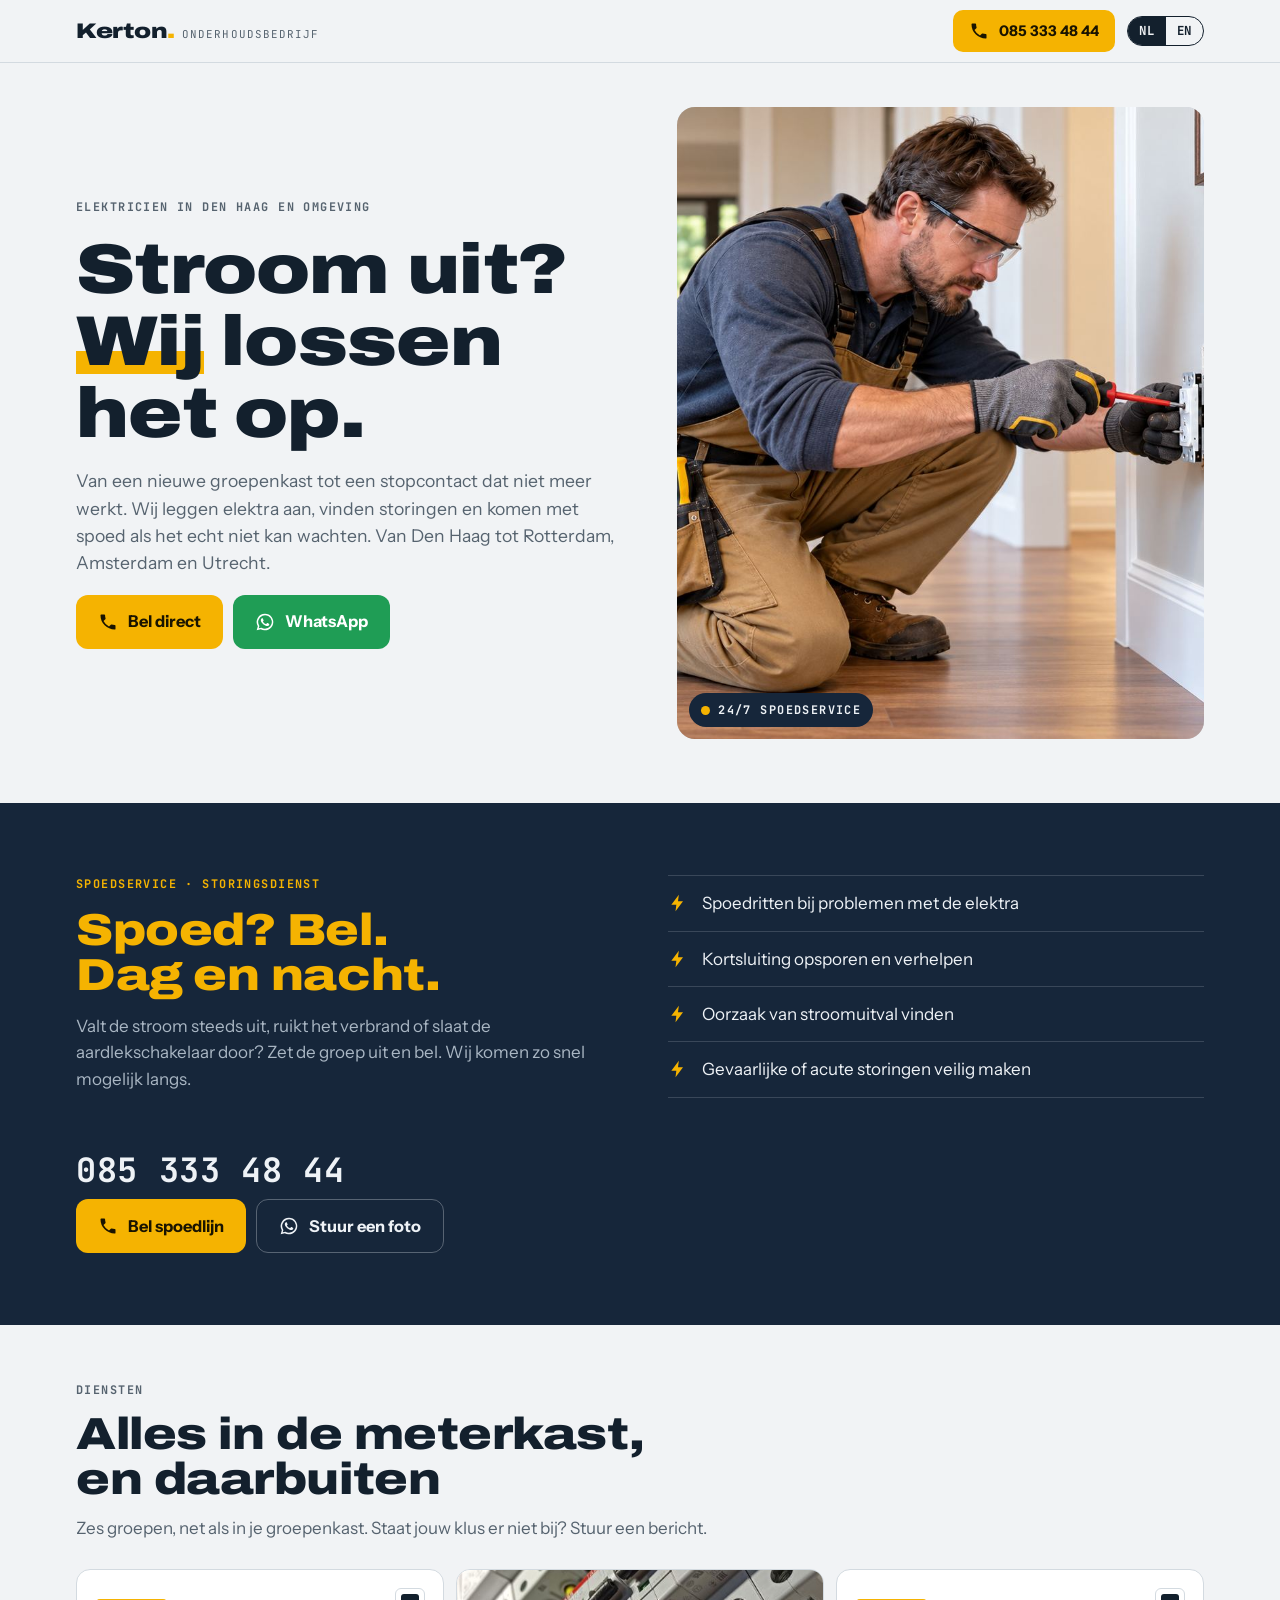
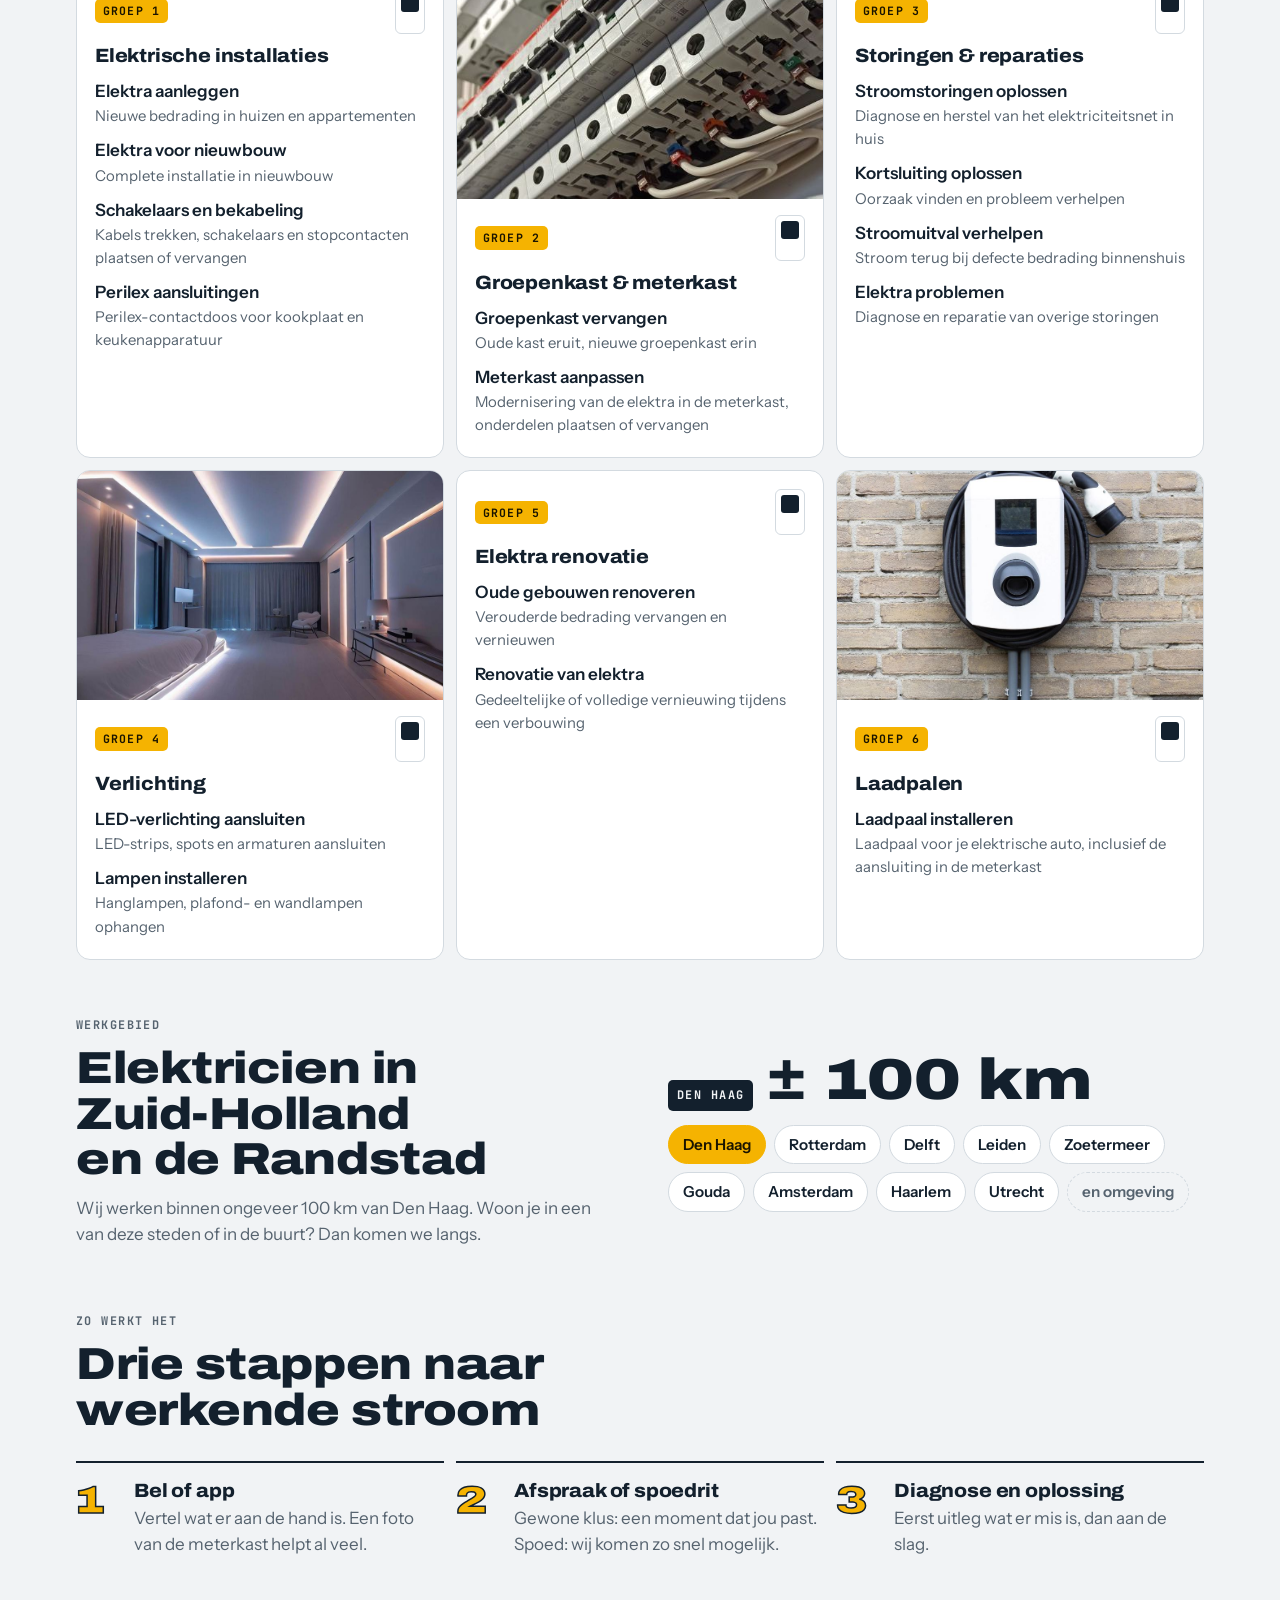
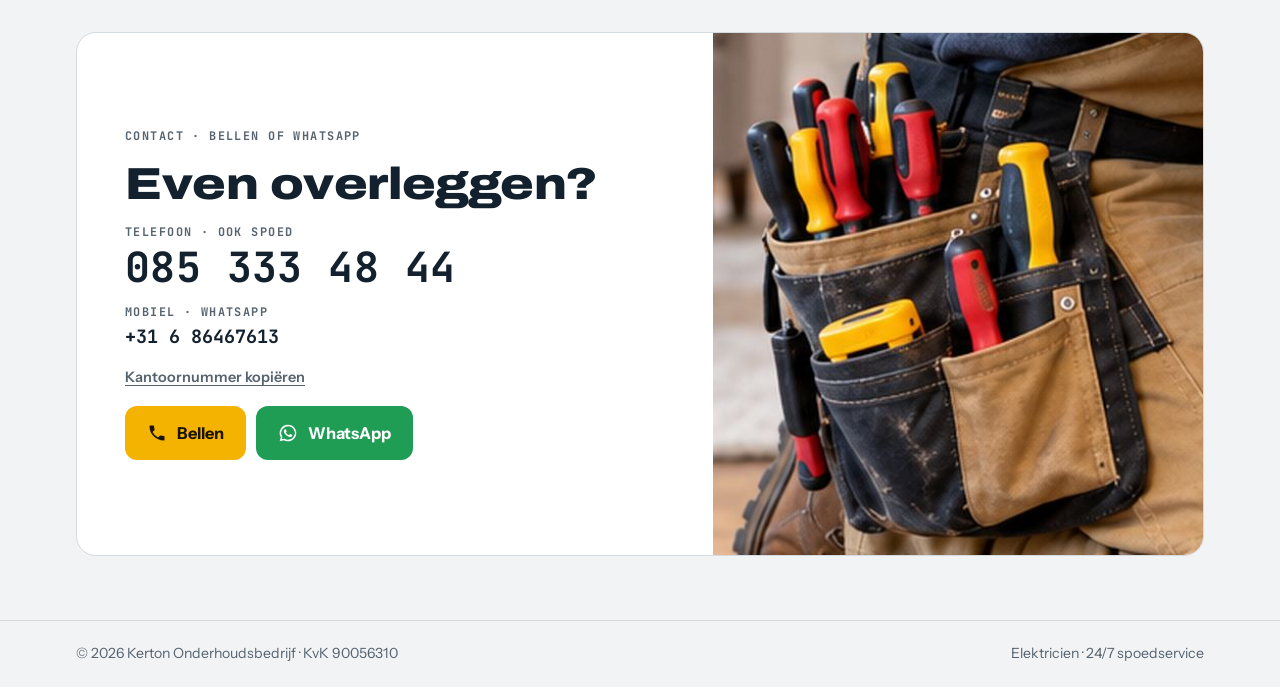
==== index.html @ f280a831 "Add files via upload" ====
<!doctype html>
<html lang="nl">
<head>
<meta charset="utf-8">
<meta name="viewport" content="width=device-width, initial-scale=1, viewport-fit=cover">
<title>Elektricien Den Haag, Rotterdam &amp; Randstad · 24/7 spoed | Kerton Onderhoudsbedrijf</title>
<meta name="claude:viewport-fit-sides" content="cover">
<meta name="description" content="Elektricien in Den Haag, Rotterdam, Delft, Leiden, Zoetermeer, Gouda, Amsterdam, Haarlem, Utrecht en omgeving. Installaties, groepenkasten, storingen, verlichting en laadpalen. 24/7 spoedservice: bel 085 333 48 44.">
<link rel="icon" href="data:image/svg+xml,%3Csvg xmlns=%27http://www.w3.org/2000/svg%27 viewBox=%270 0 24 24%27%3E%3Crect width=%2724%27 height=%2724%27 rx=%275%27 fill=%27%2316263A%27/%3E%3Cpath d=%27M13 3 5 14h6l-1 7 8-11h-6z%27 fill=%27%23F5B301%27/%3E%3C/svg%3E">
<link rel="preconnect" href="https://fonts.googleapis.com">
<link rel="preconnect" href="https://fonts.gstatic.com" crossorigin>
<link rel="stylesheet" href="https://fonts.googleapis.com/css2?family=Archivo:wdth,wght@100..125,600..900&family=Instrument+Sans:wght@400;500;600&family=JetBrains+Mono:wght@500;700&display=swap">
<style>
/* Layout: photo-led hero → dark spoed panel → services laid out as a Dutch groepenkast (groep 1–6) → steps → contact. Mobile-first, fixed call bar. */
:root{
  --bg:#F1F3F5; --surface:#FFFFFF; --ink:#13202D; --muted:#56636F; --line:#D3DAE0;
  --panel:#16263A; --panel-ink:#EEF2F6; --panel-muted:#A9B6C3;
  --volt:#F5B301; --volt-ink:#1A1400; --wa:#1F9D55; --wa-ink:#FFFFFF;
  --f-display:"Archivo","Arial Narrow",Arial,sans-serif;
  --f-body:"Instrument Sans",system-ui,-apple-system,"Segoe UI",sans-serif;
  --f-mono:"JetBrains Mono",ui-monospace,Menlo,Consolas,monospace;
  --gut-l:max(16px,env(safe-area-inset-left,0px)); --gut-r:max(16px,env(safe-area-inset-right,0px));
}
@media (prefers-color-scheme:dark){:root:not([data-theme="light"]){
  --bg:#0E151D; --surface:#16202B; --ink:#E7ECF1; --muted:#97A4B1; --line:#283543;
  --panel:#1A2C42; --panel-ink:#EEF2F6; --panel-muted:#A9B6C3; --wa:#22A95C; color-scheme:dark}}
:root[data-theme="dark"]{
  --bg:#0E151D; --surface:#16202B; --ink:#E7ECF1; --muted:#97A4B1; --line:#283543;
  --panel:#1A2C42; --panel-ink:#EEF2F6; --panel-muted:#A9B6C3; --wa:#22A95C; color-scheme:dark}

*{box-sizing:border-box}
html{scroll-behavior:smooth;-webkit-text-size-adjust:100%}
@media (prefers-reduced-motion:reduce){html{scroll-behavior:auto}*{transition:none!important;animation:none!important}}
body{background:var(--bg);color:var(--ink);font-family:var(--f-body);font-size:17px;line-height:1.55;padding-bottom:calc(76px + env(safe-area-inset-bottom,0px))}
@media (min-width:860px){body{padding-bottom:0}}
body::before{content:"";position:fixed;inset:0 0 auto;height:env(safe-area-inset-top,0px);z-index:30;background:var(--bg)}
a{color:inherit}
:focus-visible{outline:3px solid var(--volt);outline-offset:3px;border-radius:4px}
.wrap{max-width:1160px;margin-inline:auto;padding-left:var(--gut-l);padding-right:var(--gut-r)}
h1,h2,h3{font-family:var(--f-display);font-stretch:118%;line-height:1.02;margin:0;text-wrap:balance;letter-spacing:-.01em}
h1{font-size:clamp(2.3rem,8.6vw,4.4rem);font-weight:900}
h2{font-size:clamp(1.8rem,5.6vw,2.8rem);font-weight:850}
h3{font-size:1.2rem;font-weight:800;font-stretch:108%}
p{margin:0}
.label{font-family:var(--f-mono);font-size:.74rem;font-weight:700;letter-spacing:.12em;text-transform:uppercase}
/* language switching */
#app[data-lang="nl"] [lang="en"],#app[data-lang="en"] [lang="nl"]{display:none!important}

/* header */
header{position:sticky;top:env(safe-area-inset-top,0px);z-index:20;background:color-mix(in srgb,var(--bg) 88%,transparent);backdrop-filter:blur(10px);-webkit-backdrop-filter:blur(10px);border-bottom:1px solid var(--line)}
.bar{display:flex;align-items:center;gap:12px;height:62px}
.logo{display:flex;align-items:baseline;gap:7px;text-decoration:none;margin-right:auto;min-width:0}
.logo b{font-family:var(--f-display);font-stretch:125%;font-weight:900;font-size:1.32rem;letter-spacing:-.02em}
.logo b i{font-style:normal;color:var(--volt)}
@media (max-width:400px){.logo-sub{display:none!important}}
.logo-sub{font-family:var(--f-mono);font-size:.68rem;letter-spacing:.1em;text-transform:uppercase;color:var(--muted);white-space:nowrap}
.lang{display:flex;border:1.5px solid var(--ink);border-radius:999px;overflow:hidden;flex:none}
.lang button{font:700 .78rem/1 var(--f-mono);letter-spacing:.06em;padding:8px 11px;border:0;background:transparent;color:var(--ink);cursor:pointer}
.lang button[aria-pressed="true"]{background:var(--ink);color:var(--bg)}
.hcall{display:none}
@media (min-width:860px){.hcall{display:inline-flex}}

/* buttons */
.btn{display:inline-flex;align-items:center;justify-content:center;gap:10px;min-height:54px;padding:0 22px;border-radius:12px;font:700 1.02rem/1 var(--f-body);text-decoration:none;border:0;cursor:pointer;transition:transform .15s ease,filter .15s ease;white-space:nowrap}
.btn:hover{transform:translateY(-1px);filter:brightness(1.05)}
.btn svg{width:20px;height:20px;flex:none}
.btn-volt{background:var(--volt);color:var(--volt-ink)}
.btn-wa{background:var(--wa);color:var(--wa-ink)}
.btn-ghost{background:transparent;color:var(--ink);border:1.5px solid var(--line)}
.btn-sm{min-height:42px;padding:0 16px;font-size:.92rem;border-radius:10px}

/* hero */
.hero{padding-block:18px 40px}
.hero-grid{display:grid;gap:26px}
.hero-photo{position:relative;border-radius:18px;overflow:hidden;aspect-ratio:4/3;max-width:100%;background:var(--line)}
.hero-photo img{width:100%;height:100%;object-fit:cover;object-position:60% 40%;display:block}
.live{position:absolute;left:12px;bottom:12px;display:flex;align-items:center;gap:8px;background:var(--panel);color:var(--panel-ink);padding:8px 12px;border-radius:999px}
.live::before{content:"";width:9px;height:9px;border-radius:50%;background:var(--volt);box-shadow:0 0 0 0 var(--volt);animation:pulse 2s infinite}
@keyframes pulse{0%{box-shadow:0 0 0 0 color-mix(in srgb,var(--volt) 70%,transparent)}80%,100%{box-shadow:0 0 0 10px transparent}}
.hero-copy{display:grid;gap:18px;align-content:center;min-width:0}
.hero-copy .label{color:var(--muted)}
.hero-copy h1 em{font-style:normal;background:linear-gradient(transparent 62%,var(--volt) 62%,var(--volt) 92%,transparent 92%)}
.lede{font-size:1.1rem;color:var(--muted);max-width:34em}
.ctas{display:flex;flex-wrap:wrap;gap:10px}
.ctas .btn{flex:1 1 200px}
@media (min-width:860px){
  .hero{padding-block:44px 64px}
  .hero-grid{grid-template-columns:1.05fr 1fr;gap:48px;align-items:center}
  .hero-photo{order:2;aspect-ratio:5/6}
  .ctas .btn{flex:0 0 auto}
}

/* spoed */
.spoed{background:var(--panel);color:var(--panel-ink)}
.spoed .wrap{padding-block:44px;display:grid;gap:28px}
.spoed .label{color:var(--volt)}
.spoed h2 span{color:var(--volt)}
.spoed-intro{display:grid;gap:14px;min-width:0}
.spoed-intro p{color:var(--panel-muted);max-width:32em}
.spoed ul{list-style:none;margin:0;padding:0;display:grid;gap:0;border-top:1px solid color-mix(in srgb,var(--panel-ink) 16%,transparent)}
.spoed li{display:flex;gap:14px;align-items:flex-start;padding:14px 0;border-bottom:1px solid color-mix(in srgb,var(--panel-ink) 16%,transparent)}
.spoed li svg{width:20px;height:20px;flex:none;margin-top:3px;color:var(--volt)}
.spoed-call{display:grid;gap:12px}
.spoed-num{font:700 clamp(1.5rem,6.4vw,2.1rem)/1 var(--f-mono);letter-spacing:.02em;color:var(--panel-ink);font-variant-numeric:tabular-nums;user-select:all}
.spoed-call .ctas .btn-ghost{color:var(--panel-ink);border-color:color-mix(in srgb,var(--panel-ink) 30%,transparent)}
@media (min-width:860px){.spoed .wrap{grid-template-columns:1fr 1fr;gap:56px;padding-block:72px;align-items:start}.spoed-call{grid-column:1}}

/* services as groepenkast */
.services{padding-block:56px}
.sec-head{display:grid;gap:12px;margin-bottom:28px;max-width:40em}
.sec-head .label{color:var(--muted)}
.sec-head p{color:var(--muted)}
.kast{display:grid;gap:12px;grid-template-columns:1fr}
@media (min-width:620px){.kast{grid-template-columns:1fr 1fr}}
@media (min-width:1000px){.kast{grid-template-columns:repeat(3,1fr)}}
.groep{background:var(--surface);border:1px solid var(--line);border-radius:14px;padding:18px 18px 20px;display:grid;gap:12px;align-content:start;min-width:0}
.groep-top{display:flex;align-items:center;justify-content:space-between;gap:10px}
.tag{font:700 .72rem/1 var(--f-mono);letter-spacing:.1em;text-transform:uppercase;background:var(--volt);color:var(--volt-ink);padding:6px 8px;border-radius:5px}
.switch{width:30px;height:46px;border-radius:6px;border:1.5px solid var(--line);position:relative;flex:none}
.switch::after{content:"";position:absolute;left:5px;right:5px;top:5px;height:18px;border-radius:3px;background:var(--ink)}
.groep ul{list-style:none;margin:0;padding:0;display:grid;gap:9px}
.groep li{display:grid;gap:1px}
.groep li b{font-weight:600}
.groep li span{color:var(--muted);font-size:.93rem}
.kast-photo{border-radius:14px;overflow:hidden;min-height:220px;max-width:100%;background:var(--line)}
.kast-photo img{width:100%;height:100%;object-fit:cover;display:block}

.groep-photo{margin:-18px -18px 4px;aspect-ratio:16/10;max-width:calc(100% + 36px);overflow:hidden;border-radius:13px 13px 0 0;background:var(--line)}
.groep-photo img{width:100%;height:100%;object-fit:cover;display:block}
/* reviews carousel */
.reviews{padding-block:0 64px}
.rev-head{display:flex;align-items:flex-end;justify-content:space-between;gap:16px;flex-wrap:wrap;margin-bottom:22px}
.rev-head .sec-head{margin-bottom:0}
.rev-nav{display:flex;gap:8px}
.rev-nav button{width:46px;height:46px;border-radius:50%;border:1.5px solid var(--ink);background:transparent;color:var(--ink);font:700 1.1rem/1 var(--f-body);cursor:pointer}
.rev-nav button:disabled{opacity:.3;cursor:default}
.track{display:grid;grid-auto-flow:column;grid-auto-columns:88%;gap:12px;overflow-x:auto;scroll-snap-type:x mandatory;scrollbar-width:none;-webkit-overflow-scrolling:touch;padding-bottom:4px}
.track::-webkit-scrollbar{display:none}
@media (min-width:620px){.track{grid-auto-columns:calc((100% - 12px)/2)}}
@media (min-width:1000px){.track{grid-auto-columns:calc((100% - 24px)/3)}}
.rev{scroll-snap-align:start;background:var(--surface);border:1px dashed var(--muted);border-radius:14px;padding:22px;display:grid;gap:14px;align-content:start;min-width:0}
.rev q{font-family:var(--f-display);font-stretch:108%;font-weight:700;font-size:1.15rem;line-height:1.3;quotes:"\201C" "\201D"}
.rev q::before{color:var(--volt)}
.rev .who{font-family:var(--f-mono);font-size:.78rem;color:var(--muted)}
.ph{background:color-mix(in srgb,var(--volt) 22%,transparent);border-radius:3px;padding:0 3px}
.dots{display:flex;gap:8px;justify-content:center;margin-top:16px}
.dots span{width:8px;height:8px;border-radius:50%;background:var(--line);transition:background .2s,width .2s}
.dots span.on{background:var(--ink);width:22px;border-radius:4px}
/* area */
.area{padding-block:0 56px}
.area-grid{display:grid;gap:8px}
.area-list{display:grid;gap:14px;min-width:0}
.radius{display:flex;align-items:baseline;gap:12px;flex-wrap:wrap}
.radius b{font:900 clamp(2.4rem,9vw,3.6rem)/1 var(--f-display);font-stretch:125%;color:var(--ink)}
.radius .label{background:var(--ink);color:var(--bg);padding:6px 9px;border-radius:5px}
.cities{list-style:none;margin:0;padding:0;display:flex;flex-wrap:wrap;gap:8px}
.cities li{border:1.5px solid var(--line);background:var(--surface);border-radius:999px;padding:7px 14px;font-weight:600;font-size:.95rem}
.cities li:first-child{border-color:var(--volt);background:var(--volt);color:var(--volt-ink)}
.cities li.more{border-style:dashed;color:var(--muted);background:transparent}
@media (min-width:860px){.area-grid{grid-template-columns:1fr 1fr;gap:56px;align-items:center}.area-grid .sec-head{margin-bottom:0}}
/* steps */
.steps{padding-block:8px 56px}
.steps ol{list-style:none;margin:0;padding:0;display:grid;gap:12px;counter-reset:s}
@media (min-width:860px){.steps ol{grid-template-columns:repeat(3,1fr)}}
.steps li{counter-increment:s;display:grid;grid-template-columns:auto 1fr;gap:4px 16px;padding:18px 0;border-top:2px solid var(--ink)}
.steps li::before{content:counter(s);grid-row:span 2;font:900 2.4rem/1 var(--f-display);font-stretch:125%;color:var(--volt);-webkit-text-stroke:1.5px var(--ink);min-width:1.1em}
.steps li p{color:var(--muted);min-width:0}

/* contact */
.contact{padding-block:0 64px}
.contact-card{display:grid;gap:0;border-radius:20px;overflow:hidden;background:var(--surface);border:1px solid var(--line)}
.contact-body{padding:28px 22px;display:grid;gap:16px;min-width:0;align-content:center}
.contact-body .label{color:var(--muted)}
.bignum{font:700 clamp(1.55rem,7vw,2.6rem)/1.05 var(--f-mono);font-variant-numeric:tabular-nums;letter-spacing:.01em;user-select:all;word-break:keep-all}
.nums{margin:0;display:grid;gap:14px}.nums div{display:grid;gap:4px}.nums dt{color:var(--muted)}.nums dd{margin:0}
.midnum{font:700 1.15rem/1.2 var(--f-mono);font-variant-numeric:tabular-nums;user-select:all}
.copy{font:600 .9rem/1 var(--f-body);background:none;border:0;color:var(--muted);text-decoration:underline;text-underline-offset:3px;cursor:pointer;padding:6px 0;justify-self:start}
.contact-photo{min-height:240px;background:var(--line)}
.contact-photo img{width:100%;height:100%;object-fit:cover;display:block}
@media (min-width:860px){.contact-card{grid-template-columns:1.3fr 1fr}.contact-body{padding:48px}}

footer{border-top:1px solid var(--line)}
footer .wrap{padding-block:22px;display:flex;flex-wrap:wrap;gap:8px 20px;justify-content:space-between;color:var(--muted);font-size:.88rem}

/* mobile call bar */
.callbar{position:fixed;left:0;right:0;bottom:0;z-index:25;background:var(--surface);border-top:1px solid var(--line);padding:10px var(--gut-r) calc(10px + env(safe-area-inset-bottom,0px)) var(--gut-l);display:grid;grid-template-columns:1fr 1fr;gap:10px}
.callbar .btn{min-height:52px;padding:0 10px}
@media (min-width:860px){.callbar{display:none}}
</style>
<meta property="og:type" content="website">
<meta property="og:title" content="Kerton Onderhoudsbedrijf · Elektricien Den Haag en omgeving">
<meta property="og:description" content="Installaties, groepenkasten, storingen, verlichting en laadpalen. 24/7 spoedservice binnen ±100 km van Den Haag.">
<meta property="og:image" content="images/hero.jpg">
<meta name="robots" content="index,follow">
<script type="application/ld+json">{"@context": "https://schema.org", "@type": "Electrician", "name": "Kerton Onderhoudsbedrijf", "description": "Elektricien voor installaties, groepenkasten, storingen, verlichting en laadpalen. 24/7 spoedservice.", "telephone": "+31853334844", "image": "images/hero.jpg", "identifier": {"@type": "PropertyValue", "propertyID": "KvK", "value": "90056310"}, "address": {"@type": "PostalAddress", "addressLocality": "Den Haag", "addressCountry": "NL"}, "openingHoursSpecification": {"@type": "OpeningHoursSpecification", "dayOfWeek": ["Monday", "Tuesday", "Wednesday", "Thursday", "Friday", "Saturday", "Sunday"], "opens": "00:00", "closes": "23:59"}, "areaServed": [{"@type": "City", "name": "Den Haag"}, {"@type": "City", "name": "Rotterdam"}, {"@type": "City", "name": "Delft"}, {"@type": "City", "name": "Leiden"}, {"@type": "City", "name": "Zoetermeer"}, {"@type": "City", "name": "Gouda"}, {"@type": "City", "name": "Amsterdam"}, {"@type": "City", "name": "Haarlem"}, {"@type": "City", "name": "Utrecht"}, {"@type": "GeoCircle", "geoMidpoint": {"@type": "GeoCoordinates", "latitude": 52.0705, "longitude": 4.3007}, "geoRadius": "100000"}], "contactPoint": [{"@type": "ContactPoint", "telephone": "+31853334844", "contactType": "emergency", "availableLanguage": ["nl", "en"]}, {"@type": "ContactPoint", "telephone": "+31686467613", "contactType": "customer service", "availableLanguage": ["nl", "en"]}], "knowsLanguage": ["nl", "en"]}</script>
<style>img{max-width:100%}body{margin:0}[hidden]{display:none!important}</style>
</head>
<body>


<div id="app" data-lang="nl">
<svg width="0" height="0" style="position:absolute" aria-hidden="true">
  <symbol id="i-phone" viewBox="0 0 24 24"><path fill="currentColor" d="M6.6 10.8a15.2 15.2 0 0 0 6.6 6.6l2.2-2.2a1 1 0 0 1 1-.25c1.1.37 2.3.57 3.6.57a1 1 0 0 1 1 1V20a1 1 0 0 1-1 1A17 17 0 0 1 3 4a1 1 0 0 1 1-1h3.5a1 1 0 0 1 1 1c0 1.25.2 2.45.57 3.57a1 1 0 0 1-.25 1z"/></symbol>
  <symbol id="i-wa" viewBox="0 0 24 24"><path fill="currentColor" d="M12 2a10 10 0 0 0-8.6 15.1L2 22l5-1.3A10 10 0 1 0 12 2m0 18.2a8.2 8.2 0 0 1-4.2-1.2l-.3-.2-3 .8.8-2.9-.2-.3A8.2 8.2 0 1 1 12 20.2m4.5-6.1c-.25-.12-1.47-.72-1.7-.8s-.39-.13-.56.12-.64.8-.78.97-.29.19-.54.06a6.7 6.7 0 0 1-3.3-2.9c-.25-.43.25-.4.71-1.33a.45.45 0 0 0-.02-.42c-.06-.12-.56-1.35-.77-1.85s-.4-.42-.56-.43h-.48a.92.92 0 0 0-.67.31 2.8 2.8 0 0 0-.87 2.08 4.9 4.9 0 0 0 1.02 2.58 11.1 11.1 0 0 0 4.27 3.77c1.58.68 2.2.74 3 .62a2.55 2.55 0 0 0 1.67-1.18 2.07 2.07 0 0 0 .15-1.18c-.07-.1-.23-.17-.48-.29"/></symbol>
  <symbol id="i-bolt" viewBox="0 0 24 24"><path fill="currentColor" d="M13 2 4 14h6l-1 8 9-12h-6z"/></symbol>
</svg>

<header>
  <div class="wrap bar">
    <a class="logo" href="#top" aria-label="Kerton Onderhoudsbedrijf">
      <b>Kerton<i>.</i></b><span class="logo-sub">Onderhoudsbedrijf</span>
    </a>
    <a class="btn btn-volt btn-sm hcall" href="tel:+31853334844"><svg><use href="#i-phone"/></svg>085 333 48 44</a>
    <div class="lang" role="group" aria-label="Taal / Language">
      <button type="button" id="lang-nl" data-set="nl" aria-pressed="true">NL</button>
      <button type="button" id="lang-en" data-set="en" aria-pressed="false">EN</button>
    </div>
  </div>
</header>

<main id="top">
  <section class="hero">
    <div class="wrap hero-grid">
      <div class="hero-photo">
        <img src="images/hero.jpg" width="1400" height="933" alt="Elektricien installeert een wandcontactdoos" fetchpriority="high">
        <div class="live label"><span lang="nl">24/7 spoedservice</span><span lang="en">24/7 emergency service</span></div>
      </div>
      <div class="hero-copy">
        <p class="label"><span lang="nl">Elektricien in Den Haag en omgeving</span><span lang="en">Electrician in The Hague and surroundings</span></p>
        <h1><span lang="nl">Stroom uit? <em>Wij</em> lossen het op.</span><span lang="en">Power out? <em>We</em> sort it out.</span></h1>
        <p class="lede"><span lang="nl">Van een nieuwe groepenkast tot een stopcontact dat niet meer werkt. Wij leggen elektra aan, vinden storingen en komen met spoed als het echt niet kan wachten. Van Den Haag tot Rotterdam, Amsterdam en Utrecht.</span><span lang="en">From a new fuse box to a socket that stopped working. We install wiring, track down faults and come out urgently when it really can't wait. From The Hague to Rotterdam, Amsterdam and Utrecht.</span></p>
        <div class="ctas">
          <a class="btn btn-volt" href="tel:+31853334844"><svg><use href="#i-phone"/></svg><span lang="nl">Bel direct</span><span lang="en">Call now</span></a>
          <a class="btn btn-wa wa-link" href="https://wa.me/31686467613" target="_blank" rel="noopener"><svg><use href="#i-wa"/></svg>WhatsApp</a>
        </div>
      </div>
    </div>
  </section>

  <section class="spoed" id="spoed">
    <div class="wrap">
      <div class="spoed-intro">
        <p class="label"><span lang="nl">Spoedservice · storingsdienst</span><span lang="en">Emergency · fault service</span></p>
        <h2><span lang="nl">Spoed? Bel. <span>Dag en nacht.</span></span><span lang="en">Emergency? Call. <span>Day and night.</span></span></h2>
        <p><span lang="nl">Valt de stroom steeds uit, ruikt het verbrand of slaat de aardlekschakelaar door? Zet de groep uit en bel. Wij komen zo snel mogelijk langs.</span><span lang="en">Power keeps tripping, a burning smell, or the RCD won't stay on? Switch off that group and call. We come out as fast as possible.</span></p>
      </div>
      <ul>
        <li><svg><use href="#i-bolt"/></svg><span lang="nl">Spoedritten bij problemen met de elektra</span><span lang="en">Urgent call-outs for electrical problems</span></li>
        <li><svg><use href="#i-bolt"/></svg><span lang="nl">Kortsluiting opsporen en verhelpen</span><span lang="en">Finding and fixing short circuits</span></li>
        <li><svg><use href="#i-bolt"/></svg><span lang="nl">Oorzaak van stroomuitval vinden</span><span lang="en">Diagnosing why the power went out</span></li>
        <li><svg><use href="#i-bolt"/></svg><span lang="nl">Gevaarlijke of acute storingen veilig maken</span><span lang="en">Making dangerous or acute faults safe</span></li>
      </ul>
      <div class="spoed-call">
        <p class="spoed-num">085 333 48 44</p>
        <div class="ctas">
          <a class="btn btn-volt" href="tel:+31853334844"><svg><use href="#i-phone"/></svg><span lang="nl">Bel spoedlijn</span><span lang="en">Call emergency line</span></a>
          <a class="btn btn-ghost wa-link" href="https://wa.me/31686467613" target="_blank" rel="noopener"><svg><use href="#i-wa"/></svg><span lang="nl">Stuur een foto</span><span lang="en">Send a photo</span></a>
        </div>
      </div>
    </div>
  </section>

  <section class="services" id="diensten">
    <div class="wrap">
      <div class="sec-head">
        <p class="label"><span lang="nl">Diensten</span><span lang="en">Services</span></p>
        <h2><span lang="nl">Alles in de meterkast, en daarbuiten</span><span lang="en">Everything in the meter cupboard, and beyond</span></h2>
        <p><span lang="nl">Zes groepen, net als in je groepenkast. Staat jouw klus er niet bij? Stuur een bericht.</span><span lang="en">Six groups, just like in your fuse box. Job not listed? Send a message.</span></p>
      </div>
      <div class="kast">
        <article class="groep">
          <div class="groep-top"><span class="tag"><span lang="nl">Groep 1</span><span lang="en">Group 1</span></span><span class="switch" aria-hidden="true"></span></div>
          <h3><span lang="nl">Elektrische installaties</span><span lang="en">Electrical installations</span></h3>
          <ul>
            <li><b>Elektra aanleggen</b><span lang="nl">Nieuwe bedrading in huizen en appartementen</span><span lang="en">New wiring in houses and apartments</span></li>
            <li><b>Elektra voor nieuwbouw</b><span lang="nl">Complete installatie in nieuwbouw</span><span lang="en">Full installation in new builds</span></li>
            <li><b lang="nl">Schakelaars en bekabeling</b><b lang="en">Switches and cabling</b><span lang="nl">Kabels trekken, schakelaars en stopcontacten plaatsen of vervangen</span><span lang="en">Running cables, fitting or replacing switches and sockets</span></li>
            <li><b lang="nl">Perilex aansluitingen</b><b lang="en">Perilex connections</b><span lang="nl">Perilex-contactdoos voor kookplaat en keukenapparatuur</span><span lang="en">Perilex socket for hobs and kitchen appliances</span></li>
          </ul>
        </article>
        <article class="groep">
          <div class="groep-photo"><img src="images/panel.jpg" alt="Groepenkast met installatieautomaten" loading="lazy"></div>
          <div class="groep-top"><span class="tag"><span lang="nl">Groep 2</span><span lang="en">Group 2</span></span><span class="switch" aria-hidden="true"></span></div>
          <h3><span lang="nl">Groepenkast &amp; meterkast</span><span lang="en">Fuse box &amp; meter cupboard</span></h3>
          <ul>
            <li><b lang="nl">Groepenkast vervangen</b><b lang="en">Fuse box replacement</b><span lang="nl">Oude kast eruit, nieuwe groepenkast erin</span><span lang="en">Old distribution board out, new one in</span></li>
            <li><b lang="nl">Meterkast aanpassen</b><b lang="en">Meter cupboard upgrade</b><span lang="nl">Modernisering van de elektra in de meterkast, onderdelen plaatsen of vervangen</span><span lang="en">Modernising the electrics in the meter cupboard, fitting or replacing components</span></li>
          </ul>
        </article>
        <article class="groep">
          <div class="groep-top"><span class="tag"><span lang="nl">Groep 3</span><span lang="en">Group 3</span></span><span class="switch" aria-hidden="true"></span></div>
          <h3><span lang="nl">Storingen &amp; reparaties</span><span lang="en">Faults &amp; repairs</span></h3>
          <ul>
            <li><b lang="nl">Stroomstoringen oplossen</b><b lang="en">Power faults</b><span lang="nl">Diagnose en herstel van het elektriciteitsnet in huis</span><span lang="en">Diagnosing and repairing your home's circuits</span></li>
            <li><b lang="nl">Kortsluiting oplossen</b><b lang="en">Short circuits</b><span lang="nl">Oorzaak vinden en probleem verhelpen</span><span lang="en">Finding the cause and fixing it</span></li>
            <li><b lang="nl">Stroomuitval verhelpen</b><b lang="en">Power outages</b><span lang="nl">Stroom terug bij defecte bedrading binnenshuis</span><span lang="en">Restoring power when indoor wiring fails</span></li>
            <li><b lang="nl">Elektra problemen</b><b lang="en">Other electrical problems</b><span lang="nl">Diagnose en reparatie van overige storingen</span><span lang="en">Diagnosis and repair of other issues</span></li>
          </ul>
        </article>
        <article class="groep">
          <div class="groep-photo"><img src="images/led.jpg" alt="Slaapkamer met indirecte LED-verlichting" loading="lazy"></div>
          <div class="groep-top"><span class="tag"><span lang="nl">Groep 4</span><span lang="en">Group 4</span></span><span class="switch" aria-hidden="true"></span></div>
          <h3><span lang="nl">Verlichting</span><span lang="en">Lighting</span></h3>
          <ul>
            <li><b lang="nl">LED-verlichting aansluiten</b><b lang="en">LED lighting</b><span lang="nl">LED-strips, spots en armaturen aansluiten</span><span lang="en">Connecting LED strips, spots and fixtures</span></li>
            <li><b lang="nl">Lampen installeren</b><b lang="en">Light fitting</b><span lang="nl">Hanglampen, plafond- en wandlampen ophangen</span><span lang="en">Pendants, ceiling and wall lights</span></li>
          </ul>
        </article>
        <article class="groep">
          <div class="groep-top"><span class="tag"><span lang="nl">Groep 5</span><span lang="en">Group 5</span></span><span class="switch" aria-hidden="true"></span></div>
          <h3><span lang="nl">Elektra renovatie</span><span lang="en">Rewiring &amp; renovation</span></h3>
          <ul>
            <li><b lang="nl">Oude gebouwen renoveren</b><b lang="en">Older buildings</b><span lang="nl">Verouderde bedrading vervangen en vernieuwen</span><span lang="en">Replacing and updating outdated wiring</span></li>
            <li><b lang="nl">Renovatie van elektra</b><b lang="en">Renovation projects</b><span lang="nl">Gedeeltelijke of volledige vernieuwing tijdens een verbouwing</span><span lang="en">Partial or full upgrade during a remodel</span></li>
          </ul>
        </article>
        <article class="groep">
          <div class="groep-photo"><img src="images/laadpaal.jpg" alt="Laadpaal aan een bakstenen gevel" loading="lazy"></div>
          <div class="groep-top"><span class="tag"><span lang="nl">Groep 6</span><span lang="en">Group 6</span></span><span class="switch" aria-hidden="true"></span></div>
          <h3><span lang="nl">Laadpalen</span><span lang="en">EV chargers</span></h3>
          <ul>
            <li><b lang="nl">Laadpaal installeren</b><b lang="en">Charger installation</b><span lang="nl">Laadpaal voor je elektrische auto, inclusief de aansluiting in de meterkast</span><span lang="en">A charge point for your electric car, including the connection in the meter cupboard</span></li>
          </ul>
        </article>
      </div>
    </div>
  </section>

  <section class="area" id="werkgebied">
    <div class="wrap area-grid">
      <div class="sec-head">
        <p class="label"><span lang="nl">Werkgebied</span><span lang="en">Service area</span></p>
        <h2><span lang="nl">Elektricien in Zuid-Holland en de Randstad</span><span lang="en">Electrician across South Holland and the Randstad</span></h2>
        <p><span lang="nl">Wij werken binnen ongeveer 100 km van Den Haag. Woon je in een van deze steden of in de buurt? Dan komen we langs.</span><span lang="en">We work within roughly 100 km of The Hague. Live in one of these cities or nearby? We'll come to you.</span></p>
      </div>
      <div class="area-list">
        <p class="radius"><span class="label">Den Haag</span><b>± 100 km</b></p>
        <ul class="cities"><li>Den Haag</li><li>Rotterdam</li><li>Delft</li><li>Leiden</li><li>Zoetermeer</li><li>Gouda</li><li>Amsterdam</li><li>Haarlem</li><li>Utrecht</li><li class="more"><span lang="nl">en omgeving</span><span lang="en">and surroundings</span></li></ul>
      </div>
    </div>
  </section>

  <section class="steps">
    <div class="wrap">
      <div class="sec-head">
        <p class="label"><span lang="nl">Zo werkt het</span><span lang="en">How it works</span></p>
        <h2><span lang="nl">Drie stappen naar werkende stroom</span><span lang="en">Three steps to working power</span></h2>
      </div>
      <ol>
        <li><h3><span lang="nl">Bel of app</span><span lang="en">Call or message</span></h3><p><span lang="nl">Vertel wat er aan de hand is. Een foto van de meterkast helpt al veel.</span><span lang="en">Explain what's going on. A photo of the meter cupboard helps a lot.</span></p></li>
        <li><h3><span lang="nl">Afspraak of spoedrit</span><span lang="en">Booking or call-out</span></h3><p><span lang="nl">Gewone klus: een moment dat jou past. Spoed: wij komen zo snel mogelijk.</span><span lang="en">Regular job: a time that suits you. Emergency: we come as soon as possible.</span></p></li>
        <li><h3><span lang="nl">Diagnose en oplossing</span><span lang="en">Diagnose and fix</span></h3><p><span lang="nl">Eerst uitleg wat er mis is, dan aan de slag.</span><span lang="en">First an explanation of what's wrong, then the work.</span></p></li>
      </ol>
    </div>
  </section>

  <section class="reviews" id="reviews" hidden>
    <div class="wrap">
      <div class="rev-head">
        <div class="sec-head">
          <p class="label"><span lang="nl">Reviews</span><span lang="en">Reviews</span></p>
          <h2><span lang="nl">Wat klanten zeggen</span><span lang="en">What customers say</span></h2>
        </div>
        <div class="rev-nav"><button type="button" id="rev-prev" aria-label="Vorige">&larr;</button><button type="button" id="rev-next" aria-label="Volgende">&rarr;</button></div>
      </div>
      <div class="track" id="track" tabindex="0" aria-roledescription="carousel">
        <article class="rev" aria-roledescription="slide" aria-label="1 / 3">
          <q><span class="ph" lang="nl">Echte review van klant 1 komt hier</span><span class="ph" lang="en">Real review from customer 1 goes here</span></q>
          <p class="who"><span class="ph">[Naam]</span> · <span class="ph">[Plaats]</span> · <span class="ph">[Klus]</span></p>
        </article>
        <article class="rev" aria-roledescription="slide" aria-label="2 / 3">
          <q><span class="ph" lang="nl">Echte review van klant 2 komt hier</span><span class="ph" lang="en">Real review from customer 2 goes here</span></q>
          <p class="who"><span class="ph">[Naam]</span> · <span class="ph">[Plaats]</span> · <span class="ph">[Klus]</span></p>
        </article>
        <article class="rev" aria-roledescription="slide" aria-label="3 / 3">
          <q><span class="ph" lang="nl">Echte review van klant 3 komt hier</span><span class="ph" lang="en">Real review from customer 3 goes here</span></q>
          <p class="who"><span class="ph">[Naam]</span> · <span class="ph">[Plaats]</span> · <span class="ph">[Klus]</span></p>
        </article>
      </div>
      <div class="dots" id="dots" aria-hidden="true"><span class="on"></span><span></span><span></span></div>
    </div>
  </section>

  <section class="contact" id="contact">
    <div class="wrap">
      <div class="contact-card">
        <div class="contact-body">
          <p class="label"><span lang="nl">Contact · bellen of WhatsApp</span><span lang="en">Contact · call or WhatsApp</span></p>
          <h2><span lang="nl">Even overleggen?</span><span lang="en">Want to talk it through?</span></h2>
          <dl class="nums">
            <div><dt class="label"><span lang="nl">Telefoon · ook spoed</span><span lang="en">Phone · incl. emergencies</span></dt><dd class="bignum" id="num">085 333 48 44</dd></div>
            <div><dt class="label"><span lang="nl">Mobiel · WhatsApp</span><span lang="en">Mobile · WhatsApp</span></dt><dd class="midnum">+31 6 86467613</dd></div>
          </dl>
          <button type="button" class="copy" id="copy"><span lang="nl">Kantoornummer kopiëren</span><span lang="en">Copy office number</span></button>
          <div class="ctas">
            <a class="btn btn-volt" href="tel:+31853334844"><svg><use href="#i-phone"/></svg><span lang="nl">Bellen</span><span lang="en">Call</span></a>
            <a class="btn btn-wa wa-link" href="https://wa.me/31686467613" target="_blank" rel="noopener"><svg><use href="#i-wa"/></svg>WhatsApp</a>
          </div>
        </div>
        <div class="contact-photo"><img src="images/tools.jpg" width="480" height="512" alt="Gereedschapsriem met schroevendraaiers"></div>
      </div>
    </div>
  </section>
</main>

<footer>
  <div class="wrap">
    <span>© <span id="yr">2026</span> Kerton Onderhoudsbedrijf · KvK 90056310</span>
    <span lang="nl">Elektricien · 24/7 spoedservice</span><span lang="en">Electrician · 24/7 emergency service</span>
  </div>
</footer>

<nav class="callbar" aria-label="Contact">
  <a class="btn btn-volt" href="tel:+31853334844"><svg><use href="#i-phone"/></svg><span lang="nl">Bel spoed</span><span lang="en">Call now</span></a>
  <a class="btn btn-wa wa-link" href="https://wa.me/31686467613" target="_blank" rel="noopener"><svg><use href="#i-wa"/></svg>WhatsApp</a>
</nav>
</div>

<script>
(function(){
  var app=document.getElementById('app');
  var msg={nl:'Hallo, ik heb een vraag over elektra:',en:'Hi, I have a question about an electrical job:'};
  function setLang(l){
    app.setAttribute('data-lang',l);
    document.documentElement.lang=l;
    document.querySelectorAll('.lang button').forEach(function(b){b.setAttribute('aria-pressed',String(b.dataset.set===l))});
    document.querySelectorAll('.wa-link').forEach(function(a){a.href='https://wa.me/31686467613?text='+encodeURIComponent(msg[l])});
    try{localStorage.setItem('bohdan-lang',l)}catch(e){}
  }
  var start='nl';
  try{var s=localStorage.getItem('bohdan-lang');if(s==='en'||s==='nl')start=s}catch(e){}
  if(location.hash==='#en')start='en'; if(location.hash==='#nl')start='nl';
  setLang(start);
  document.querySelectorAll('.lang button').forEach(function(b){b.addEventListener('click',function(){setLang(b.dataset.set)})});
  document.getElementById('yr').textContent=new Date().getFullYear();
  var c=document.getElementById('copy');
  c.addEventListener('click',function(){
    var n='+31853334844',lbl=c.innerHTML;
    function done(){c.textContent=app.dataset.lang==='en'?'Copied':'Gekopieerd';setTimeout(function(){c.innerHTML=lbl},1600)}
    function sel(){var r=document.createRange();r.selectNodeContents(document.getElementById('num'));var w=getSelection();w.removeAllRanges();w.addRange(r)}
    try{navigator.clipboard.writeText(n).then(done,sel)}catch(e){sel()}
  });
  var tr=document.getElementById('track'),sl=tr.children,dots=document.querySelectorAll('#dots span'),pv=document.getElementById('rev-prev'),nx=document.getElementById('rev-next');
  function step(){return sl[0].getBoundingClientRect().width+12}
  function upd(){var i=Math.round(tr.scrollLeft/step());dots.forEach(function(d,k){d.classList.toggle('on',k===i)});pv.disabled=tr.scrollLeft<4;nx.disabled=tr.scrollLeft+tr.clientWidth>=tr.scrollWidth-4}
  pv.addEventListener('click',function(){tr.scrollBy({left:-step(),behavior:'smooth'})});
  nx.addEventListener('click',function(){tr.scrollBy({left:step(),behavior:'smooth'})});
  tr.addEventListener('scroll',function(){requestAnimationFrame(upd)},{passive:true});window.addEventListener('resize',upd);upd();
})();
</script>

</body>
</html>
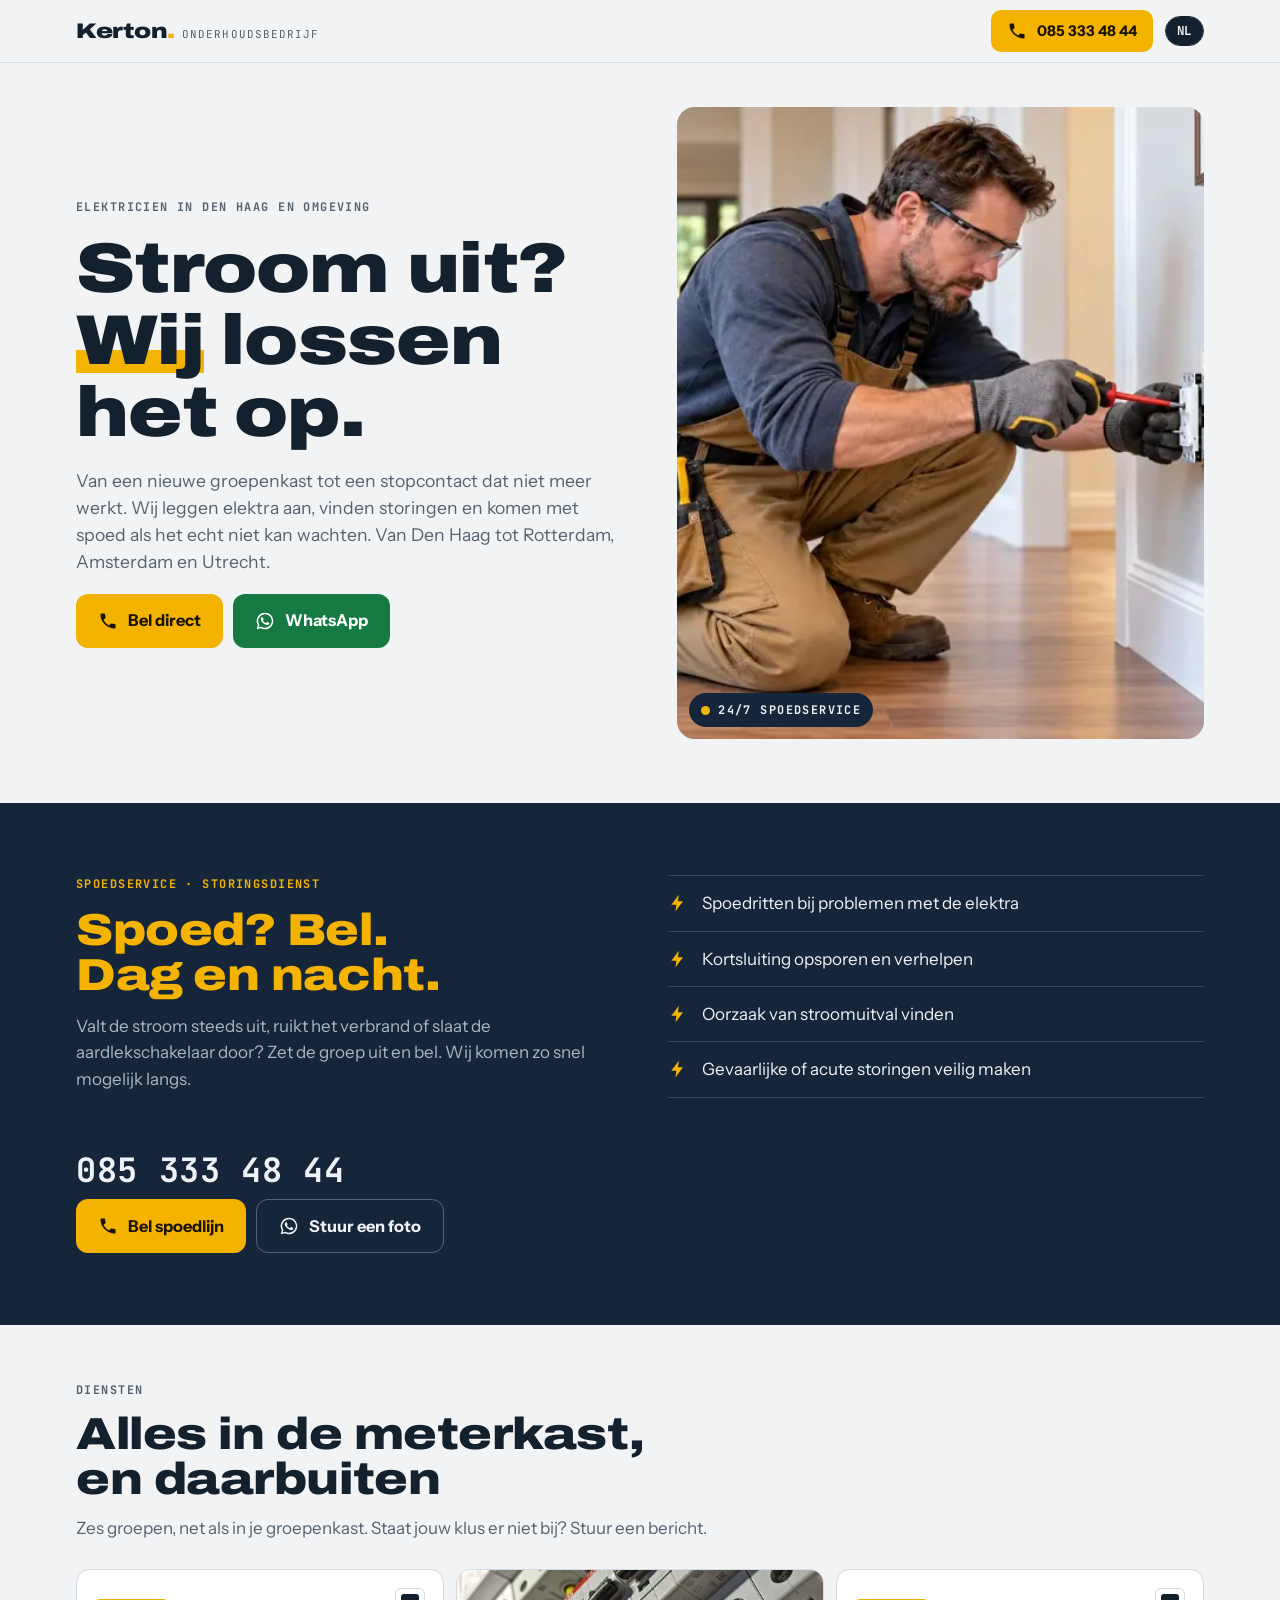
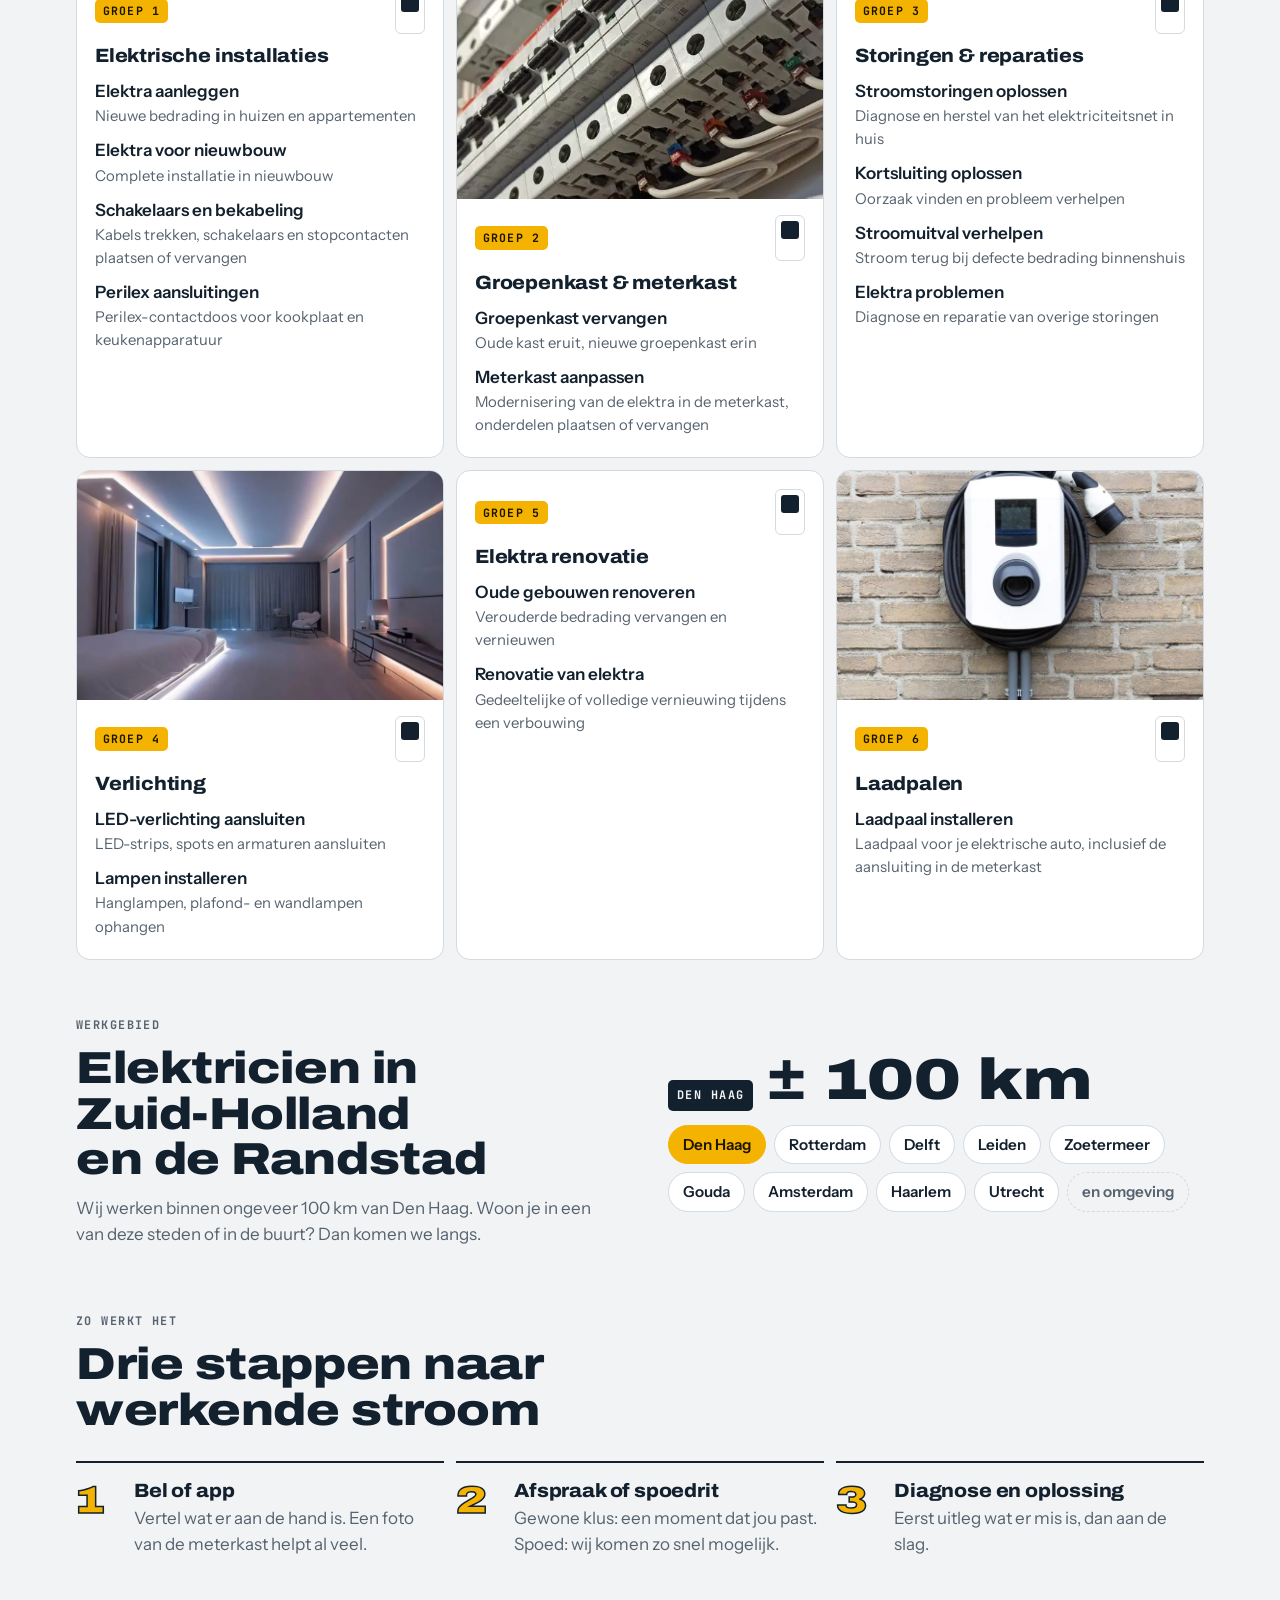
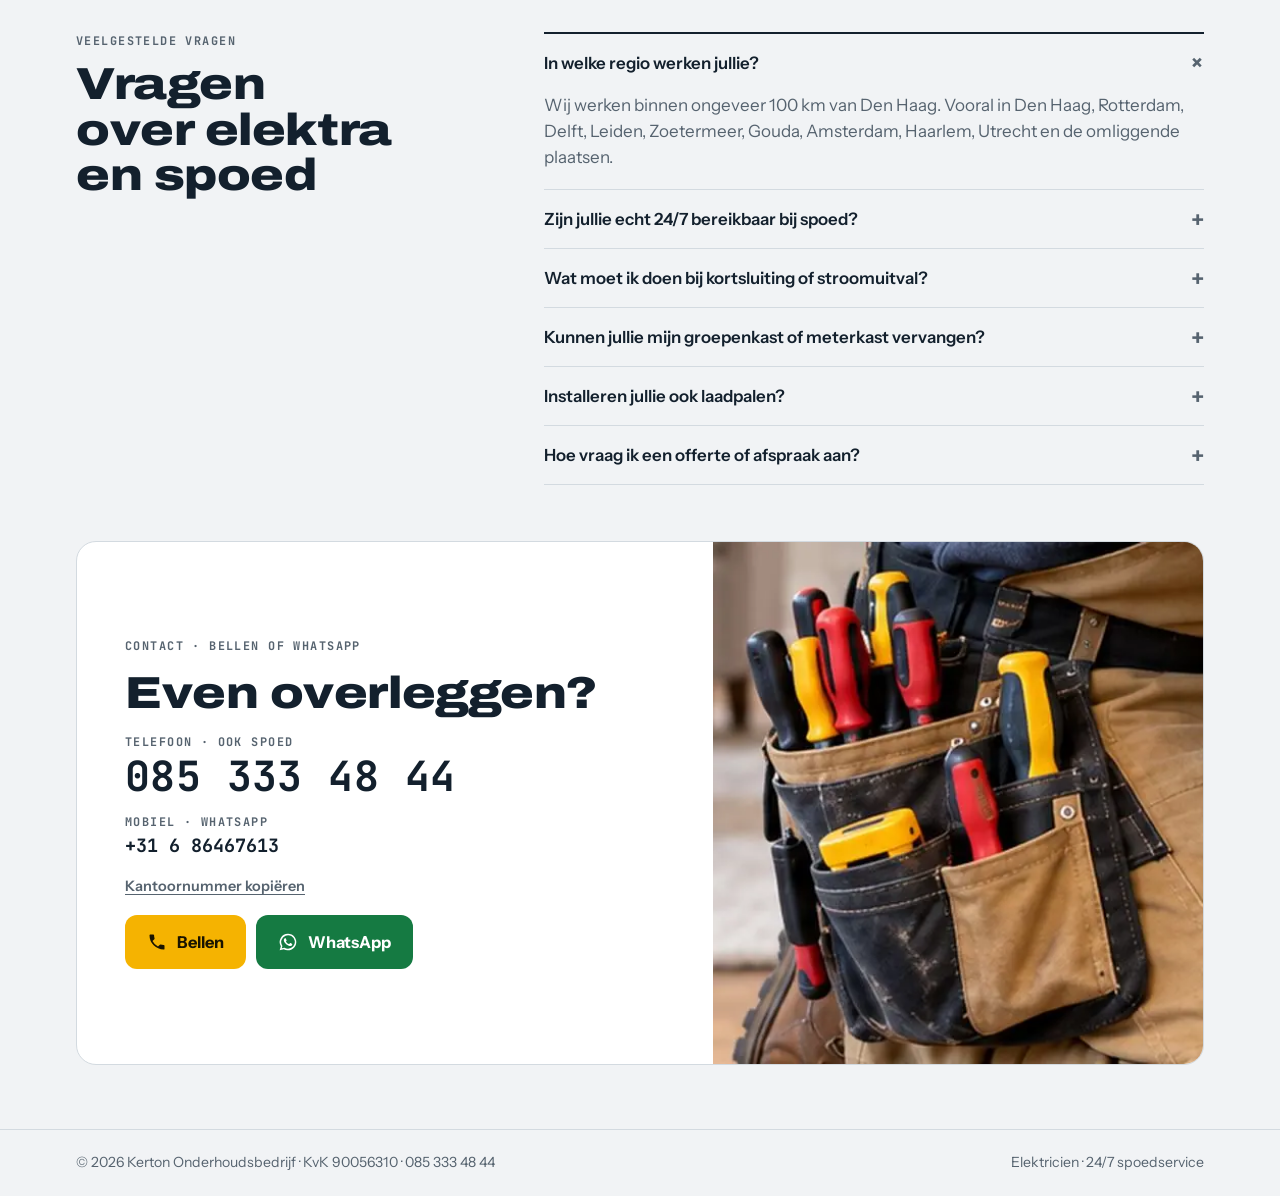
==== commit 4655b3bd: "upd" ====
--- a/index.html
+++ b/index.html
@@ -3,9 +3,25 @@
 <head>
 <meta charset="utf-8">
 <meta name="viewport" content="width=device-width, initial-scale=1, viewport-fit=cover">
-<title>Elektricien Den Haag, Rotterdam &amp; Randstad · 24/7 spoed | Kerton Onderhoudsbedrijf</title>
-<meta name="claude:viewport-fit-sides" content="cover">
-<meta name="description" content="Elektricien in Den Haag, Rotterdam, Delft, Leiden, Zoetermeer, Gouda, Amsterdam, Haarlem, Utrecht en omgeving. Installaties, groepenkasten, storingen, verlichting en laadpalen. 24/7 spoedservice: bel 085 333 48 44.">
+<title>Elektricien Den Haag, Rotterdam &amp; Randstad · 24/7 spoed | Kerton</title>
+<meta name="description" content="Elektricien in Den Haag, Rotterdam, Delft, Leiden, Zoetermeer, Gouda, Amsterdam, Haarlem, Utrecht en omgeving. Groepenkast, storingen, verlichting, laadpalen. 24/7 spoed: 085 333 48 44.">
+<link rel="canonical" href="https://kertonelektra.nl/">
+<link rel="alternate" hreflang="nl" href="https://kertonelektra.nl/">
+<link rel="alternate" hreflang="en" href="https://kertonelektra.nl/en/">
+<link rel="alternate" hreflang="x-default" href="https://kertonelektra.nl/">
+<meta name="robots" content="index,follow,max-image-preview:large">
+<meta name="theme-color" content="#16263A">
+<meta property="og:type" content="website">
+<meta property="og:site_name" content="Kerton Onderhoudsbedrijf">
+<meta property="og:locale" content="nl_NL">
+<meta property="og:url" content="https://kertonelektra.nl/">
+<meta property="og:title" content="Kerton Onderhoudsbedrijf · Elektricien Den Haag en omgeving">
+<meta property="og:description" content="Installaties, groepenkasten, storingen, verlichting en laadpalen. 24/7 spoedservice binnen ±100 km van Den Haag.">
+<meta property="og:image" content="https://kertonelektra.nl/images/hero.jpg">
+<meta property="og:image:width" content="1400"><meta property="og:image:height" content="933">
+<meta name="twitter:card" content="summary_large_image">
+<link rel="preload" as="image" href="images/hero-800.webp" imagesrcset="images/hero-800.webp 800w, images/hero.webp 1400w" imagesizes="(min-width: 860px) 560px, 100vw">
+<script type="application/ld+json">{"@context": "https://schema.org", "@graph": [{"@type": "Electrician", "@id": "https://kertonelektra.nl/#business", "name": "Kerton Onderhoudsbedrijf", "alternateName": "Kerton Elektra", "url": "https://kertonelektra.nl/", "description": "Installaties, groepenkasten, storingen, verlichting en laadpalen. 24/7 spoedservice binnen ±100 km van Den Haag.", "telephone": "+31853334844", "image": "https://kertonelektra.nl/images/hero.jpg", "priceRange": "€€", "identifier": {"@type": "PropertyValue", "propertyID": "KvK", "value": "90056310"}, "address": {"@type": "PostalAddress", "addressLocality": "Den Haag", "addressRegion": "Zuid-Holland", "addressCountry": "NL"}, "openingHoursSpecification": {"@type": "OpeningHoursSpecification", "dayOfWeek": ["Monday", "Tuesday", "Wednesday", "Thursday", "Friday", "Saturday", "Sunday"], "opens": "00:00", "closes": "23:59"}, "areaServed": [{"@type": "City", "name": "Den Haag"}, {"@type": "City", "name": "Rotterdam"}, {"@type": "City", "name": "Delft"}, {"@type": "City", "name": "Leiden"}, {"@type": "City", "name": "Zoetermeer"}, {"@type": "City", "name": "Gouda"}, {"@type": "City", "name": "Amsterdam"}, {"@type": "City", "name": "Haarlem"}, {"@type": "City", "name": "Utrecht"}, {"@type": "GeoCircle", "geoMidpoint": {"@type": "GeoCoordinates", "latitude": 52.0705, "longitude": 4.3007}, "geoRadius": "100000"}], "contactPoint": [{"@type": "ContactPoint", "telephone": "+31853334844", "contactType": "emergency", "availableLanguage": ["nl", "en"], "hoursAvailable": {"@type": "OpeningHoursSpecification", "opens": "00:00", "closes": "23:59"}}, {"@type": "ContactPoint", "telephone": "+31686467613", "contactType": "customer service", "availableLanguage": ["nl", "en"]}], "knowsLanguage": ["nl", "en"], "hasOfferCatalog": {"@type": "OfferCatalog", "name": "Diensten", "itemListElement": [{"@type": "Offer", "itemOffered": {"@type": "Service", "name": "Elektra aanleggen"}}, {"@type": "Offer", "itemOffered": {"@type": "Service", "name": "Elektra voor nieuwbouw"}}, {"@type": "Offer", "itemOffered": {"@type": "Service", "name": "Schakelaars en bekabeling"}}, {"@type": "Offer", "itemOffered": {"@type": "Service", "name": "Perilex aansluitingen"}}, {"@type": "Offer", "itemOffered": {"@type": "Service", "name": "Groepenkast vervangen"}}, {"@type": "Offer", "itemOffered": {"@type": "Service", "name": "Meterkast aanpassen"}}, {"@type": "Offer", "itemOffered": {"@type": "Service", "name": "Stroomstoringen oplossen"}}, {"@type": "Offer", "itemOffered": {"@type": "Service", "name": "Kortsluiting oplossen"}}, {"@type": "Offer", "itemOffered": {"@type": "Service", "name": "Stroomuitval verhelpen"}}, {"@type": "Offer", "itemOffered": {"@type": "Service", "name": "LED-verlichting aansluiten"}}, {"@type": "Offer", "itemOffered": {"@type": "Service", "name": "Lampen installeren"}}, {"@type": "Offer", "itemOffered": {"@type": "Service", "name": "Elektra renovatie"}}, {"@type": "Offer", "itemOffered": {"@type": "Service", "name": "Laadpaal installeren"}}, {"@type": "Offer", "itemOffered": {"@type": "Service", "name": "24/7 spoed elektricien"}}]}}, {"@type": "WebPage", "@id": "https://kertonelektra.nl/", "url": "https://kertonelektra.nl/", "name": "Elektricien Den Haag, Rotterdam & Randstad · 24/7 spoed | Kerton", "inLanguage": "nl", "about": {"@id": "https://kertonelektra.nl/#business"}}, {"@type": "FAQPage", "@id": "https://kertonelektra.nl/#faq", "inLanguage": "nl", "mainEntity": [{"@type": "Question", "name": "In welke regio werken jullie?", "acceptedAnswer": {"@type": "Answer", "text": "Wij werken binnen ongeveer 100 km van Den Haag. Vooral in Den Haag, Rotterdam, Delft, Leiden, Zoetermeer, Gouda, Amsterdam, Haarlem, Utrecht en de omliggende plaatsen."}}, {"@type": "Question", "name": "Zijn jullie echt 24/7 bereikbaar bij spoed?", "acceptedAnswer": {"@type": "Answer", "text": "Ja. Bij stroomuitval, kortsluiting of een gevaarlijke situatie kun je dag en nacht bellen naar 085 333 48 44, ook in het weekend."}}, {"@type": "Question", "name": "Wat moet ik doen bij kortsluiting of stroomuitval?", "acceptedAnswer": {"@type": "Answer", "text": "Kijk in de meterkast of de aardlekschakelaar of een groep is uitgeschakeld. Schakelt hij direct weer uit, ruik je iets verbrands of zie je schade? Laat de groep uit, raak niets aan en bel ons."}}, {"@type": "Question", "name": "Kunnen jullie mijn groepenkast of meterkast vervangen?", "acceptedAnswer": {"@type": "Answer", "text": "Ja. Wij vervangen oude groepenkasten door een nieuwe kast en passen de elektra in de meterkast aan, bijvoorbeeld voor een inductiekookplaat, Perilex-aansluiting of laadpaal."}}, {"@type": "Question", "name": "Installeren jullie ook laadpalen?", "acceptedAnswer": {"@type": "Answer", "text": "Ja. Wij plaatsen de laadpaal en verzorgen de aansluiting in de meterkast."}}, {"@type": "Question", "name": "Hoe vraag ik een offerte of afspraak aan?", "acceptedAnswer": {"@type": "Answer", "text": "Bel 085 333 48 44 of stuur een WhatsApp naar +31 6 86467613. Een foto van de meterkast of het probleem helpt ons om snel in te schatten wat er nodig is."}}]}]}</script>
 <link rel="icon" href="data:image/svg+xml,%3Csvg xmlns=%27http://www.w3.org/2000/svg%27 viewBox=%270 0 24 24%27%3E%3Crect width=%2724%27 height=%2724%27 rx=%275%27 fill=%27%2316263A%27/%3E%3Cpath d=%27M13 3 5 14h6l-1 7 8-11h-6z%27 fill=%27%23F5B301%27/%3E%3C/svg%3E">
 <link rel="preconnect" href="https://fonts.googleapis.com">
 <link rel="preconnect" href="https://fonts.gstatic.com" crossorigin>
@@ -15,7 +31,7 @@
 :root{
   --bg:#F1F3F5; --surface:#FFFFFF; --ink:#13202D; --muted:#56636F; --line:#D3DAE0;
   --panel:#16263A; --panel-ink:#EEF2F6; --panel-muted:#A9B6C3;
-  --volt:#F5B301; --volt-ink:#1A1400; --wa:#1F9D55; --wa-ink:#FFFFFF;
+  --volt:#F5B301; --volt-ink:#1A1400; --wa:#157A42; --wa-ink:#FFFFFF;
   --f-display:"Archivo","Arial Narrow",Arial,sans-serif;
   --f-body:"Instrument Sans",system-ui,-apple-system,"Segoe UI",sans-serif;
   --f-mono:"JetBrains Mono",ui-monospace,Menlo,Consolas,monospace;
@@ -23,10 +39,10 @@
 }
 @media (prefers-color-scheme:dark){:root:not([data-theme="light"]){
   --bg:#0E151D; --surface:#16202B; --ink:#E7ECF1; --muted:#97A4B1; --line:#283543;
-  --panel:#1A2C42; --panel-ink:#EEF2F6; --panel-muted:#A9B6C3; --wa:#22A95C; color-scheme:dark}}
+  --panel:#1A2C42; --panel-ink:#EEF2F6; --panel-muted:#A9B6C3; --wa:#167F45; color-scheme:dark}}
 :root[data-theme="dark"]{
   --bg:#0E151D; --surface:#16202B; --ink:#E7ECF1; --muted:#97A4B1; --line:#283543;
-  --panel:#1A2C42; --panel-ink:#EEF2F6; --panel-muted:#A9B6C3; --wa:#22A95C; color-scheme:dark}
+  --panel:#1A2C42; --panel-ink:#EEF2F6; --panel-muted:#A9B6C3; --wa:#167F45; color-scheme:dark}
 
 *{box-sizing:border-box}
 html{scroll-behavior:smooth;-webkit-text-size-adjust:100%}
@@ -38,7 +54,8 @@
 :focus-visible{outline:3px solid var(--volt);outline-offset:3px;border-radius:4px}
 .wrap{max-width:1160px;margin-inline:auto;padding-left:var(--gut-l);padding-right:var(--gut-r)}
 h1,h2,h3{font-family:var(--f-display);font-stretch:118%;line-height:1.02;margin:0;text-wrap:balance;letter-spacing:-.01em}
-h1{font-size:clamp(2.3rem,8.6vw,4.4rem);font-weight:900}
+.display{font-family:var(--f-display);font-stretch:118%;line-height:1.02;margin:0;text-wrap:balance;letter-spacing:-.01em;font-size:clamp(2.3rem,8.6vw,4.4rem);font-weight:900}
+h1.eyebrow{line-height:1.4}
 h2{font-size:clamp(1.8rem,5.6vw,2.8rem);font-weight:850}
 h3{font-size:1.2rem;font-weight:800;font-stretch:108%}
 p{margin:0}
@@ -55,8 +72,8 @@
 @media (max-width:400px){.logo-sub{display:none!important}}
 .logo-sub{font-family:var(--f-mono);font-size:.68rem;letter-spacing:.1em;text-transform:uppercase;color:var(--muted);white-space:nowrap}
 .lang{display:flex;border:1.5px solid var(--ink);border-radius:999px;overflow:hidden;flex:none}
-.lang button{font:700 .78rem/1 var(--f-mono);letter-spacing:.06em;padding:8px 11px;border:0;background:transparent;color:var(--ink);cursor:pointer}
-.lang button[aria-pressed="true"]{background:var(--ink);color:var(--bg)}
+.lang a{text-decoration:none;font:700 .78rem/1 var(--f-mono);letter-spacing:.06em;padding:8px 11px;border:0;background:transparent;color:var(--ink);cursor:pointer}
+.lang a[aria-current="page"]{background:var(--ink);color:var(--bg)}
 .hcall{display:none}
 @media (min-width:860px){.hcall{display:inline-flex}}
 
@@ -79,7 +96,7 @@
 @keyframes pulse{0%{box-shadow:0 0 0 0 color-mix(in srgb,var(--volt) 70%,transparent)}80%,100%{box-shadow:0 0 0 10px transparent}}
 .hero-copy{display:grid;gap:18px;align-content:center;min-width:0}
 .hero-copy .label{color:var(--muted)}
-.hero-copy h1 em{font-style:normal;background:linear-gradient(transparent 62%,var(--volt) 62%,var(--volt) 92%,transparent 92%)}
+.hero-copy .display em{font-style:normal;background:linear-gradient(transparent 62%,var(--volt) 62%,var(--volt) 92%,transparent 92%)}
 .lede{font-size:1.1rem;color:var(--muted);max-width:34em}
 .ctas{display:flex;flex-wrap:wrap;gap:10px}
 .ctas .btn{flex:1 1 200px}
@@ -158,6 +175,17 @@
 .cities li:first-child{border-color:var(--volt);background:var(--volt);color:var(--volt-ink)}
 .cities li.more{border-style:dashed;color:var(--muted);background:transparent}
 @media (min-width:860px){.area-grid{grid-template-columns:1fr 1fr;gap:56px;align-items:center}.area-grid .sec-head{margin-bottom:0}}
+/* faq */
+.faq{padding-block:0 56px}
+.faq-grid{display:grid;gap:8px}
+.qas{display:grid;border-top:2px solid var(--ink);min-width:0}
+.qa{border-bottom:1px solid var(--line)}
+.qa summary{list-style:none;cursor:pointer;display:flex;justify-content:space-between;gap:16px;align-items:center;padding:16px 0;font-weight:600;font-size:1.05rem}
+.qa summary::-webkit-details-marker{display:none}
+.qa summary::after{content:"+";font:700 1.4rem/1 var(--f-mono);color:var(--muted);flex:none;transition:transform .2s}
+.qa[open] summary::after{transform:rotate(45deg)}
+.qa p{padding:0 0 18px;color:var(--muted);max-width:60ch}
+@media (min-width:860px){.faq-grid{grid-template-columns:1fr 1.6fr;gap:56px;align-items:start}}
 /* steps */
 .steps{padding-block:8px 56px}
 .steps ol{list-style:none;margin:0;padding:0;display:grid;gap:12px;counter-reset:s}
@@ -187,267 +215,224 @@
 .callbar .btn{min-height:52px;padding:0 10px}
 @media (min-width:860px){.callbar{display:none}}
 </style>
-<meta property="og:type" content="website">
-<meta property="og:title" content="Kerton Onderhoudsbedrijf · Elektricien Den Haag en omgeving">
-<meta property="og:description" content="Installaties, groepenkasten, storingen, verlichting en laadpalen. 24/7 spoedservice binnen ±100 km van Den Haag.">
-<meta property="og:image" content="images/hero.jpg">
-<meta name="robots" content="index,follow">
-<script type="application/ld+json">{"@context": "https://schema.org", "@type": "Electrician", "name": "Kerton Onderhoudsbedrijf", "description": "Elektricien voor installaties, groepenkasten, storingen, verlichting en laadpalen. 24/7 spoedservice.", "telephone": "+31853334844", "image": "images/hero.jpg", "identifier": {"@type": "PropertyValue", "propertyID": "KvK", "value": "90056310"}, "address": {"@type": "PostalAddress", "addressLocality": "Den Haag", "addressCountry": "NL"}, "openingHoursSpecification": {"@type": "OpeningHoursSpecification", "dayOfWeek": ["Monday", "Tuesday", "Wednesday", "Thursday", "Friday", "Saturday", "Sunday"], "opens": "00:00", "closes": "23:59"}, "areaServed": [{"@type": "City", "name": "Den Haag"}, {"@type": "City", "name": "Rotterdam"}, {"@type": "City", "name": "Delft"}, {"@type": "City", "name": "Leiden"}, {"@type": "City", "name": "Zoetermeer"}, {"@type": "City", "name": "Gouda"}, {"@type": "City", "name": "Amsterdam"}, {"@type": "City", "name": "Haarlem"}, {"@type": "City", "name": "Utrecht"}, {"@type": "GeoCircle", "geoMidpoint": {"@type": "GeoCoordinates", "latitude": 52.0705, "longitude": 4.3007}, "geoRadius": "100000"}], "contactPoint": [{"@type": "ContactPoint", "telephone": "+31853334844", "contactType": "emergency", "availableLanguage": ["nl", "en"]}, {"@type": "ContactPoint", "telephone": "+31686467613", "contactType": "customer service", "availableLanguage": ["nl", "en"]}], "knowsLanguage": ["nl", "en"]}</script>
 <style>img{max-width:100%}body{margin:0}[hidden]{display:none!important}</style>
 </head>
 <body>
 
-
-<div id="app" data-lang="nl">
-<svg width="0" height="0" style="position:absolute" aria-hidden="true">
-  <symbol id="i-phone" viewBox="0 0 24 24"><path fill="currentColor" d="M6.6 10.8a15.2 15.2 0 0 0 6.6 6.6l2.2-2.2a1 1 0 0 1 1-.25c1.1.37 2.3.57 3.6.57a1 1 0 0 1 1 1V20a1 1 0 0 1-1 1A17 17 0 0 1 3 4a1 1 0 0 1 1-1h3.5a1 1 0 0 1 1 1c0 1.25.2 2.45.57 3.57a1 1 0 0 1-.25 1z"/></symbol>
-  <symbol id="i-wa" viewBox="0 0 24 24"><path fill="currentColor" d="M12 2a10 10 0 0 0-8.6 15.1L2 22l5-1.3A10 10 0 1 0 12 2m0 18.2a8.2 8.2 0 0 1-4.2-1.2l-.3-.2-3 .8.8-2.9-.2-.3A8.2 8.2 0 1 1 12 20.2m4.5-6.1c-.25-.12-1.47-.72-1.7-.8s-.39-.13-.56.12-.64.8-.78.97-.29.19-.54.06a6.7 6.7 0 0 1-3.3-2.9c-.25-.43.25-.4.71-1.33a.45.45 0 0 0-.02-.42c-.06-.12-.56-1.35-.77-1.85s-.4-.42-.56-.43h-.48a.92.92 0 0 0-.67.31 2.8 2.8 0 0 0-.87 2.08 4.9 4.9 0 0 0 1.02 2.58 11.1 11.1 0 0 0 4.27 3.77c1.58.68 2.2.74 3 .62a2.55 2.55 0 0 0 1.67-1.18 2.07 2.07 0 0 0 .15-1.18c-.07-.1-.23-.17-.48-.29"/></symbol>
-  <symbol id="i-bolt" viewBox="0 0 24 24"><path fill="currentColor" d="M13 2 4 14h6l-1 8 9-12h-6z"/></symbol>
+<div data-lang="nl" id="app">
+<svg aria-hidden="true" height="0" style="position:absolute" width="0">
+<symbol id="i-phone" viewbox="0 0 24 24"><path d="M6.6 10.8a15.2 15.2 0 0 0 6.6 6.6l2.2-2.2a1 1 0 0 1 1-.25c1.1.37 2.3.57 3.6.57a1 1 0 0 1 1 1V20a1 1 0 0 1-1 1A17 17 0 0 1 3 4a1 1 0 0 1 1-1h3.5a1 1 0 0 1 1 1c0 1.25.2 2.45.57 3.57a1 1 0 0 1-.25 1z" fill="currentColor"></path></symbol>
+<symbol id="i-wa" viewbox="0 0 24 24"><path d="M12 2a10 10 0 0 0-8.6 15.1L2 22l5-1.3A10 10 0 1 0 12 2m0 18.2a8.2 8.2 0 0 1-4.2-1.2l-.3-.2-3 .8.8-2.9-.2-.3A8.2 8.2 0 1 1 12 20.2m4.5-6.1c-.25-.12-1.47-.72-1.7-.8s-.39-.13-.56.12-.64.8-.78.97-.29.19-.54.06a6.7 6.7 0 0 1-3.3-2.9c-.25-.43.25-.4.71-1.33a.45.45 0 0 0-.02-.42c-.06-.12-.56-1.35-.77-1.85s-.4-.42-.56-.43h-.48a.92.92 0 0 0-.67.31 2.8 2.8 0 0 0-.87 2.08 4.9 4.9 0 0 0 1.02 2.58 11.1 11.1 0 0 0 4.27 3.77c1.58.68 2.2.74 3 .62a2.55 2.55 0 0 0 1.67-1.18 2.07 2.07 0 0 0 .15-1.18c-.07-.1-.23-.17-.48-.29" fill="currentColor"></path></symbol>
+<symbol id="i-bolt" viewbox="0 0 24 24"><path d="M13 2 4 14h6l-1 8 9-12h-6z" fill="currentColor"></path></symbol>
 </svg>
-
 <header>
-  <div class="wrap bar">
-    <a class="logo" href="#top" aria-label="Kerton Onderhoudsbedrijf">
-      <b>Kerton<i>.</i></b><span class="logo-sub">Onderhoudsbedrijf</span>
-    </a>
-    <a class="btn btn-volt btn-sm hcall" href="tel:+31853334844"><svg><use href="#i-phone"/></svg>085 333 48 44</a>
-    <div class="lang" role="group" aria-label="Taal / Language">
-      <button type="button" id="lang-nl" data-set="nl" aria-pressed="true">NL</button>
-      <button type="button" id="lang-en" data-set="en" aria-pressed="false">EN</button>
-    </div>
-  </div>
+<div class="wrap bar">
+<a aria-label="Kerton Onderhoudsbedrijf" class="logo" href="./">
+<b>Kerton<i>.</i></b><span class="logo-sub">Onderhoudsbedrijf</span>
+</a>
+<a class="btn btn-volt btn-sm hcall" href="tel:+31853334844"><svg><use href="#i-phone"></use></svg>085 333 48 44</a>
+<nav aria-label="Taal / Language" class="lang"><a aria-current="page" href="./" hreflang="nl" lang="nl">NL</a><a href="en/" hreflang="en" lang="en">EN</a></nav>
+</div>
 </header>
-
 <main id="top">
-  <section class="hero">
-    <div class="wrap hero-grid">
-      <div class="hero-photo">
-        <img src="images/hero.jpg" width="1400" height="933" alt="Elektricien installeert een wandcontactdoos" fetchpriority="high">
-        <div class="live label"><span lang="nl">24/7 spoedservice</span><span lang="en">24/7 emergency service</span></div>
-      </div>
-      <div class="hero-copy">
-        <p class="label"><span lang="nl">Elektricien in Den Haag en omgeving</span><span lang="en">Electrician in The Hague and surroundings</span></p>
-        <h1><span lang="nl">Stroom uit? <em>Wij</em> lossen het op.</span><span lang="en">Power out? <em>We</em> sort it out.</span></h1>
-        <p class="lede"><span lang="nl">Van een nieuwe groepenkast tot een stopcontact dat niet meer werkt. Wij leggen elektra aan, vinden storingen en komen met spoed als het echt niet kan wachten. Van Den Haag tot Rotterdam, Amsterdam en Utrecht.</span><span lang="en">From a new fuse box to a socket that stopped working. We install wiring, track down faults and come out urgently when it really can't wait. From The Hague to Rotterdam, Amsterdam and Utrecht.</span></p>
-        <div class="ctas">
-          <a class="btn btn-volt" href="tel:+31853334844"><svg><use href="#i-phone"/></svg><span lang="nl">Bel direct</span><span lang="en">Call now</span></a>
-          <a class="btn btn-wa wa-link" href="https://wa.me/31686467613" target="_blank" rel="noopener"><svg><use href="#i-wa"/></svg>WhatsApp</a>
-        </div>
-      </div>
-    </div>
-  </section>
-
-  <section class="spoed" id="spoed">
-    <div class="wrap">
-      <div class="spoed-intro">
-        <p class="label"><span lang="nl">Spoedservice · storingsdienst</span><span lang="en">Emergency · fault service</span></p>
-        <h2><span lang="nl">Spoed? Bel. <span>Dag en nacht.</span></span><span lang="en">Emergency? Call. <span>Day and night.</span></span></h2>
-        <p><span lang="nl">Valt de stroom steeds uit, ruikt het verbrand of slaat de aardlekschakelaar door? Zet de groep uit en bel. Wij komen zo snel mogelijk langs.</span><span lang="en">Power keeps tripping, a burning smell, or the RCD won't stay on? Switch off that group and call. We come out as fast as possible.</span></p>
-      </div>
-      <ul>
-        <li><svg><use href="#i-bolt"/></svg><span lang="nl">Spoedritten bij problemen met de elektra</span><span lang="en">Urgent call-outs for electrical problems</span></li>
-        <li><svg><use href="#i-bolt"/></svg><span lang="nl">Kortsluiting opsporen en verhelpen</span><span lang="en">Finding and fixing short circuits</span></li>
-        <li><svg><use href="#i-bolt"/></svg><span lang="nl">Oorzaak van stroomuitval vinden</span><span lang="en">Diagnosing why the power went out</span></li>
-        <li><svg><use href="#i-bolt"/></svg><span lang="nl">Gevaarlijke of acute storingen veilig maken</span><span lang="en">Making dangerous or acute faults safe</span></li>
-      </ul>
-      <div class="spoed-call">
-        <p class="spoed-num">085 333 48 44</p>
-        <div class="ctas">
-          <a class="btn btn-volt" href="tel:+31853334844"><svg><use href="#i-phone"/></svg><span lang="nl">Bel spoedlijn</span><span lang="en">Call emergency line</span></a>
-          <a class="btn btn-ghost wa-link" href="https://wa.me/31686467613" target="_blank" rel="noopener"><svg><use href="#i-wa"/></svg><span lang="nl">Stuur een foto</span><span lang="en">Send a photo</span></a>
-        </div>
-      </div>
-    </div>
-  </section>
-
-  <section class="services" id="diensten">
-    <div class="wrap">
-      <div class="sec-head">
-        <p class="label"><span lang="nl">Diensten</span><span lang="en">Services</span></p>
-        <h2><span lang="nl">Alles in de meterkast, en daarbuiten</span><span lang="en">Everything in the meter cupboard, and beyond</span></h2>
-        <p><span lang="nl">Zes groepen, net als in je groepenkast. Staat jouw klus er niet bij? Stuur een bericht.</span><span lang="en">Six groups, just like in your fuse box. Job not listed? Send a message.</span></p>
-      </div>
-      <div class="kast">
-        <article class="groep">
-          <div class="groep-top"><span class="tag"><span lang="nl">Groep 1</span><span lang="en">Group 1</span></span><span class="switch" aria-hidden="true"></span></div>
-          <h3><span lang="nl">Elektrische installaties</span><span lang="en">Electrical installations</span></h3>
-          <ul>
-            <li><b>Elektra aanleggen</b><span lang="nl">Nieuwe bedrading in huizen en appartementen</span><span lang="en">New wiring in houses and apartments</span></li>
-            <li><b>Elektra voor nieuwbouw</b><span lang="nl">Complete installatie in nieuwbouw</span><span lang="en">Full installation in new builds</span></li>
-            <li><b lang="nl">Schakelaars en bekabeling</b><b lang="en">Switches and cabling</b><span lang="nl">Kabels trekken, schakelaars en stopcontacten plaatsen of vervangen</span><span lang="en">Running cables, fitting or replacing switches and sockets</span></li>
-            <li><b lang="nl">Perilex aansluitingen</b><b lang="en">Perilex connections</b><span lang="nl">Perilex-contactdoos voor kookplaat en keukenapparatuur</span><span lang="en">Perilex socket for hobs and kitchen appliances</span></li>
-          </ul>
-        </article>
-        <article class="groep">
-          <div class="groep-photo"><img src="images/panel.jpg" alt="Groepenkast met installatieautomaten" loading="lazy"></div>
-          <div class="groep-top"><span class="tag"><span lang="nl">Groep 2</span><span lang="en">Group 2</span></span><span class="switch" aria-hidden="true"></span></div>
-          <h3><span lang="nl">Groepenkast &amp; meterkast</span><span lang="en">Fuse box &amp; meter cupboard</span></h3>
-          <ul>
-            <li><b lang="nl">Groepenkast vervangen</b><b lang="en">Fuse box replacement</b><span lang="nl">Oude kast eruit, nieuwe groepenkast erin</span><span lang="en">Old distribution board out, new one in</span></li>
-            <li><b lang="nl">Meterkast aanpassen</b><b lang="en">Meter cupboard upgrade</b><span lang="nl">Modernisering van de elektra in de meterkast, onderdelen plaatsen of vervangen</span><span lang="en">Modernising the electrics in the meter cupboard, fitting or replacing components</span></li>
-          </ul>
-        </article>
-        <article class="groep">
-          <div class="groep-top"><span class="tag"><span lang="nl">Groep 3</span><span lang="en">Group 3</span></span><span class="switch" aria-hidden="true"></span></div>
-          <h3><span lang="nl">Storingen &amp; reparaties</span><span lang="en">Faults &amp; repairs</span></h3>
-          <ul>
-            <li><b lang="nl">Stroomstoringen oplossen</b><b lang="en">Power faults</b><span lang="nl">Diagnose en herstel van het elektriciteitsnet in huis</span><span lang="en">Diagnosing and repairing your home's circuits</span></li>
-            <li><b lang="nl">Kortsluiting oplossen</b><b lang="en">Short circuits</b><span lang="nl">Oorzaak vinden en probleem verhelpen</span><span lang="en">Finding the cause and fixing it</span></li>
-            <li><b lang="nl">Stroomuitval verhelpen</b><b lang="en">Power outages</b><span lang="nl">Stroom terug bij defecte bedrading binnenshuis</span><span lang="en">Restoring power when indoor wiring fails</span></li>
-            <li><b lang="nl">Elektra problemen</b><b lang="en">Other electrical problems</b><span lang="nl">Diagnose en reparatie van overige storingen</span><span lang="en">Diagnosis and repair of other issues</span></li>
-          </ul>
-        </article>
-        <article class="groep">
-          <div class="groep-photo"><img src="images/led.jpg" alt="Slaapkamer met indirecte LED-verlichting" loading="lazy"></div>
-          <div class="groep-top"><span class="tag"><span lang="nl">Groep 4</span><span lang="en">Group 4</span></span><span class="switch" aria-hidden="true"></span></div>
-          <h3><span lang="nl">Verlichting</span><span lang="en">Lighting</span></h3>
-          <ul>
-            <li><b lang="nl">LED-verlichting aansluiten</b><b lang="en">LED lighting</b><span lang="nl">LED-strips, spots en armaturen aansluiten</span><span lang="en">Connecting LED strips, spots and fixtures</span></li>
-            <li><b lang="nl">Lampen installeren</b><b lang="en">Light fitting</b><span lang="nl">Hanglampen, plafond- en wandlampen ophangen</span><span lang="en">Pendants, ceiling and wall lights</span></li>
-          </ul>
-        </article>
-        <article class="groep">
-          <div class="groep-top"><span class="tag"><span lang="nl">Groep 5</span><span lang="en">Group 5</span></span><span class="switch" aria-hidden="true"></span></div>
-          <h3><span lang="nl">Elektra renovatie</span><span lang="en">Rewiring &amp; renovation</span></h3>
-          <ul>
-            <li><b lang="nl">Oude gebouwen renoveren</b><b lang="en">Older buildings</b><span lang="nl">Verouderde bedrading vervangen en vernieuwen</span><span lang="en">Replacing and updating outdated wiring</span></li>
-            <li><b lang="nl">Renovatie van elektra</b><b lang="en">Renovation projects</b><span lang="nl">Gedeeltelijke of volledige vernieuwing tijdens een verbouwing</span><span lang="en">Partial or full upgrade during a remodel</span></li>
-          </ul>
-        </article>
-        <article class="groep">
-          <div class="groep-photo"><img src="images/laadpaal.jpg" alt="Laadpaal aan een bakstenen gevel" loading="lazy"></div>
-          <div class="groep-top"><span class="tag"><span lang="nl">Groep 6</span><span lang="en">Group 6</span></span><span class="switch" aria-hidden="true"></span></div>
-          <h3><span lang="nl">Laadpalen</span><span lang="en">EV chargers</span></h3>
-          <ul>
-            <li><b lang="nl">Laadpaal installeren</b><b lang="en">Charger installation</b><span lang="nl">Laadpaal voor je elektrische auto, inclusief de aansluiting in de meterkast</span><span lang="en">A charge point for your electric car, including the connection in the meter cupboard</span></li>
-          </ul>
-        </article>
-      </div>
-    </div>
-  </section>
-
-  <section class="area" id="werkgebied">
-    <div class="wrap area-grid">
-      <div class="sec-head">
-        <p class="label"><span lang="nl">Werkgebied</span><span lang="en">Service area</span></p>
-        <h2><span lang="nl">Elektricien in Zuid-Holland en de Randstad</span><span lang="en">Electrician across South Holland and the Randstad</span></h2>
-        <p><span lang="nl">Wij werken binnen ongeveer 100 km van Den Haag. Woon je in een van deze steden of in de buurt? Dan komen we langs.</span><span lang="en">We work within roughly 100 km of The Hague. Live in one of these cities or nearby? We'll come to you.</span></p>
-      </div>
-      <div class="area-list">
-        <p class="radius"><span class="label">Den Haag</span><b>± 100 km</b></p>
-        <ul class="cities"><li>Den Haag</li><li>Rotterdam</li><li>Delft</li><li>Leiden</li><li>Zoetermeer</li><li>Gouda</li><li>Amsterdam</li><li>Haarlem</li><li>Utrecht</li><li class="more"><span lang="nl">en omgeving</span><span lang="en">and surroundings</span></li></ul>
-      </div>
-    </div>
-  </section>
-
-  <section class="steps">
-    <div class="wrap">
-      <div class="sec-head">
-        <p class="label"><span lang="nl">Zo werkt het</span><span lang="en">How it works</span></p>
-        <h2><span lang="nl">Drie stappen naar werkende stroom</span><span lang="en">Three steps to working power</span></h2>
-      </div>
-      <ol>
-        <li><h3><span lang="nl">Bel of app</span><span lang="en">Call or message</span></h3><p><span lang="nl">Vertel wat er aan de hand is. Een foto van de meterkast helpt al veel.</span><span lang="en">Explain what's going on. A photo of the meter cupboard helps a lot.</span></p></li>
-        <li><h3><span lang="nl">Afspraak of spoedrit</span><span lang="en">Booking or call-out</span></h3><p><span lang="nl">Gewone klus: een moment dat jou past. Spoed: wij komen zo snel mogelijk.</span><span lang="en">Regular job: a time that suits you. Emergency: we come as soon as possible.</span></p></li>
-        <li><h3><span lang="nl">Diagnose en oplossing</span><span lang="en">Diagnose and fix</span></h3><p><span lang="nl">Eerst uitleg wat er mis is, dan aan de slag.</span><span lang="en">First an explanation of what's wrong, then the work.</span></p></li>
-      </ol>
-    </div>
-  </section>
-
-  <section class="reviews" id="reviews" hidden>
-    <div class="wrap">
-      <div class="rev-head">
-        <div class="sec-head">
-          <p class="label"><span lang="nl">Reviews</span><span lang="en">Reviews</span></p>
-          <h2><span lang="nl">Wat klanten zeggen</span><span lang="en">What customers say</span></h2>
-        </div>
-        <div class="rev-nav"><button type="button" id="rev-prev" aria-label="Vorige">&larr;</button><button type="button" id="rev-next" aria-label="Volgende">&rarr;</button></div>
-      </div>
-      <div class="track" id="track" tabindex="0" aria-roledescription="carousel">
-        <article class="rev" aria-roledescription="slide" aria-label="1 / 3">
-          <q><span class="ph" lang="nl">Echte review van klant 1 komt hier</span><span class="ph" lang="en">Real review from customer 1 goes here</span></q>
-          <p class="who"><span class="ph">[Naam]</span> · <span class="ph">[Plaats]</span> · <span class="ph">[Klus]</span></p>
-        </article>
-        <article class="rev" aria-roledescription="slide" aria-label="2 / 3">
-          <q><span class="ph" lang="nl">Echte review van klant 2 komt hier</span><span class="ph" lang="en">Real review from customer 2 goes here</span></q>
-          <p class="who"><span class="ph">[Naam]</span> · <span class="ph">[Plaats]</span> · <span class="ph">[Klus]</span></p>
-        </article>
-        <article class="rev" aria-roledescription="slide" aria-label="3 / 3">
-          <q><span class="ph" lang="nl">Echte review van klant 3 komt hier</span><span class="ph" lang="en">Real review from customer 3 goes here</span></q>
-          <p class="who"><span class="ph">[Naam]</span> · <span class="ph">[Plaats]</span> · <span class="ph">[Klus]</span></p>
-        </article>
-      </div>
-      <div class="dots" id="dots" aria-hidden="true"><span class="on"></span><span></span><span></span></div>
-    </div>
-  </section>
-
-  <section class="contact" id="contact">
-    <div class="wrap">
-      <div class="contact-card">
-        <div class="contact-body">
-          <p class="label"><span lang="nl">Contact · bellen of WhatsApp</span><span lang="en">Contact · call or WhatsApp</span></p>
-          <h2><span lang="nl">Even overleggen?</span><span lang="en">Want to talk it through?</span></h2>
-          <dl class="nums">
-            <div><dt class="label"><span lang="nl">Telefoon · ook spoed</span><span lang="en">Phone · incl. emergencies</span></dt><dd class="bignum" id="num">085 333 48 44</dd></div>
-            <div><dt class="label"><span lang="nl">Mobiel · WhatsApp</span><span lang="en">Mobile · WhatsApp</span></dt><dd class="midnum">+31 6 86467613</dd></div>
-          </dl>
-          <button type="button" class="copy" id="copy"><span lang="nl">Kantoornummer kopiëren</span><span lang="en">Copy office number</span></button>
-          <div class="ctas">
-            <a class="btn btn-volt" href="tel:+31853334844"><svg><use href="#i-phone"/></svg><span lang="nl">Bellen</span><span lang="en">Call</span></a>
-            <a class="btn btn-wa wa-link" href="https://wa.me/31686467613" target="_blank" rel="noopener"><svg><use href="#i-wa"/></svg>WhatsApp</a>
-          </div>
-        </div>
-        <div class="contact-photo"><img src="images/tools.jpg" width="480" height="512" alt="Gereedschapsriem met schroevendraaiers"></div>
-      </div>
-    </div>
-  </section>
+<section class="hero">
+<div class="wrap hero-grid">
+<div class="hero-photo">
+<img alt="Elektricien installeert een wandcontactdoos" fetchpriority="high" height="933" sizes="(min-width: 860px) 560px, 100vw" src="images/hero.webp" srcset="images/hero-800.webp 800w, images/hero.webp 1400w" width="1400"/>
+<div class="live label"><span>24/7 spoedservice</span></div>
+</div>
+<div class="hero-copy">
+<h1 class="label eyebrow"><span>Elektricien in Den Haag en omgeving</span></h1>
+<p class="display"><span>Stroom uit? <em>Wij</em> lossen het op.</span></p>
+<p class="lede"><span>Van een nieuwe groepenkast tot een stopcontact dat niet meer werkt. Wij leggen elektra aan, vinden storingen en komen met spoed als het echt niet kan wachten. Van Den Haag tot Rotterdam, Amsterdam en Utrecht.</span></p>
+<div class="ctas">
+<a class="btn btn-volt" href="tel:+31853334844"><svg><use href="#i-phone"></use></svg><span>Bel direct</span></a>
+<a class="btn btn-wa wa-link" href="https://wa.me/31686467613?text=Hallo%2C%20ik%20heb%20een%20vraag%20over%20elektra%3A" rel="noopener" target="_blank"><svg><use href="#i-wa"></use></svg>WhatsApp</a>
+</div>
+</div>
+</div>
+</section>
+<section class="spoed" id="spoed">
+<div class="wrap">
+<div class="spoed-intro">
+<p class="label"><span>Spoedservice · storingsdienst</span></p>
+<h2><span>Spoed? Bel. <span>Dag en nacht.</span></span></h2>
+<p><span>Valt de stroom steeds uit, ruikt het verbrand of slaat de aardlekschakelaar door? Zet de groep uit en bel. Wij komen zo snel mogelijk langs.</span></p>
+</div>
+<ul>
+<li><svg><use href="#i-bolt"></use></svg><span>Spoedritten bij problemen met de elektra</span></li>
+<li><svg><use href="#i-bolt"></use></svg><span>Kortsluiting opsporen en verhelpen</span></li>
+<li><svg><use href="#i-bolt"></use></svg><span>Oorzaak van stroomuitval vinden</span></li>
+<li><svg><use href="#i-bolt"></use></svg><span>Gevaarlijke of acute storingen veilig maken</span></li>
+</ul>
+<div class="spoed-call">
+<p class="spoed-num">085 333 48 44</p>
+<div class="ctas">
+<a class="btn btn-volt" href="tel:+31853334844"><svg><use href="#i-phone"></use></svg><span>Bel spoedlijn</span></a>
+<a class="btn btn-ghost wa-link" href="https://wa.me/31686467613?text=Hallo%2C%20ik%20heb%20een%20vraag%20over%20elektra%3A" rel="noopener" target="_blank"><svg><use href="#i-wa"></use></svg><span>Stuur een foto</span></a>
+</div>
+</div>
+</div>
+</section>
+<section class="services" id="diensten">
+<div class="wrap">
+<div class="sec-head">
+<p class="label"><span>Diensten</span></p>
+<h2><span>Alles in de meterkast, en daarbuiten</span></h2>
+<p><span>Zes groepen, net als in je groepenkast. Staat jouw klus er niet bij? Stuur een bericht.</span></p>
+</div>
+<div class="kast">
+<article class="groep">
+<div class="groep-top"><span class="tag"><span>Groep 1</span></span><span aria-hidden="true" class="switch"></span></div>
+<h3><span>Elektrische installaties</span></h3>
+<ul>
+<li><b>Elektra aanleggen</b><span>Nieuwe bedrading in huizen en appartementen</span></li>
+<li><b>Elektra voor nieuwbouw</b><span>Complete installatie in nieuwbouw</span></li>
+<li><b>Schakelaars en bekabeling</b><span>Kabels trekken, schakelaars en stopcontacten plaatsen of vervangen</span></li>
+<li><b>Perilex aansluitingen</b><span>Perilex-contactdoos voor kookplaat en keukenapparatuur</span></li>
+</ul>
+</article>
+<article class="groep">
+<div class="groep-photo"><img alt="Groepenkast met installatieautomaten" height="900" loading="lazy" src="images/panel.webp" width="506"/></div>
+<div class="groep-top"><span class="tag"><span>Groep 2</span></span><span aria-hidden="true" class="switch"></span></div>
+<h3><span>Groepenkast &amp; meterkast</span></h3>
+<ul>
+<li><b>Groepenkast vervangen</b><span>Oude kast eruit, nieuwe groepenkast erin</span></li>
+<li><b>Meterkast aanpassen</b><span>Modernisering van de elektra in de meterkast, onderdelen plaatsen of vervangen</span></li>
+</ul>
+</article>
+<article class="groep">
+<div class="groep-top"><span class="tag"><span>Groep 3</span></span><span aria-hidden="true" class="switch"></span></div>
+<h3><span>Storingen &amp; reparaties</span></h3>
+<ul>
+<li><b>Stroomstoringen oplossen</b><span>Diagnose en herstel van het elektriciteitsnet in huis</span></li>
+<li><b>Kortsluiting oplossen</b><span>Oorzaak vinden en probleem verhelpen</span></li>
+<li><b>Stroomuitval verhelpen</b><span>Stroom terug bij defecte bedrading binnenshuis</span></li>
+<li><b>Elektra problemen</b><span>Diagnose en reparatie van overige storingen</span></li>
+</ul>
+</article>
+<article class="groep">
+<div class="groep-photo"><img alt="Slaapkamer met indirecte LED-verlichting" height="900" loading="lazy" src="images/led.webp" width="900"/></div>
+<div class="groep-top"><span class="tag"><span>Groep 4</span></span><span aria-hidden="true" class="switch"></span></div>
+<h3><span>Verlichting</span></h3>
+<ul>
+<li><b>LED-verlichting aansluiten</b><span>LED-strips, spots en armaturen aansluiten</span></li>
+<li><b>Lampen installeren</b><span>Hanglampen, plafond- en wandlampen ophangen</span></li>
+</ul>
+</article>
+<article class="groep">
+<div class="groep-top"><span class="tag"><span>Groep 5</span></span><span aria-hidden="true" class="switch"></span></div>
+<h3><span>Elektra renovatie</span></h3>
+<ul>
+<li><b>Oude gebouwen renoveren</b><span>Verouderde bedrading vervangen en vernieuwen</span></li>
+<li><b>Renovatie van elektra</b><span>Gedeeltelijke of volledige vernieuwing tijdens een verbouwing</span></li>
+</ul>
+</article>
+<article class="groep">
+<div class="groep-photo"><img alt="Laadpaal aan een bakstenen gevel" height="832" loading="lazy" src="images/laadpaal.webp" width="900"/></div>
+<div class="groep-top"><span class="tag"><span>Groep 6</span></span><span aria-hidden="true" class="switch"></span></div>
+<h3><span>Laadpalen</span></h3>
+<ul>
+<li><b>Laadpaal installeren</b><span>Laadpaal voor je elektrische auto, inclusief de aansluiting in de meterkast</span></li>
+</ul>
+</article>
+</div>
+</div>
+</section>
+<section class="area" id="werkgebied">
+<div class="wrap area-grid">
+<div class="sec-head">
+<p class="label"><span>Werkgebied</span></p>
+<h2><span>Elektricien in Zuid-Holland en de Randstad</span></h2>
+<p><span>Wij werken binnen ongeveer 100 km van Den Haag. Woon je in een van deze steden of in de buurt? Dan komen we langs.</span></p>
+</div>
+<div class="area-list">
+<p class="radius"><span class="label">Den Haag</span><b>± 100 km</b></p>
+<ul class="cities"><li>Den Haag</li><li>Rotterdam</li><li>Delft</li><li>Leiden</li><li>Zoetermeer</li><li>Gouda</li><li>Amsterdam</li><li>Haarlem</li><li>Utrecht</li><li class="more"><span>en omgeving</span></li></ul>
+</div>
+</div>
+</section>
+<section class="steps">
+<div class="wrap">
+<div class="sec-head">
+<p class="label"><span>Zo werkt het</span></p>
+<h2><span>Drie stappen naar werkende stroom</span></h2>
+</div>
+<ol>
+<li><h3><span>Bel of app</span></h3><p><span>Vertel wat er aan de hand is. Een foto van de meterkast helpt al veel.</span></p></li>
+<li><h3><span>Afspraak of spoedrit</span></h3><p><span>Gewone klus: een moment dat jou past. Spoed: wij komen zo snel mogelijk.</span></p></li>
+<li><h3><span>Diagnose en oplossing</span></h3><p><span>Eerst uitleg wat er mis is, dan aan de slag.</span></p></li>
+</ol>
+</div>
+</section>
+<section class="faq" id="faq">
+<div class="wrap faq-grid">
+<div class="sec-head">
+<p class="label"><span>Veelgestelde vragen</span></p>
+<h2><span>Vragen over elektra en spoed</span></h2>
+</div>
+<div class="qas">
+<details class="qa" open="">
+<summary><span>In welke regio werken jullie?</span></summary>
+<p><span>Wij werken binnen ongeveer 100 km van Den Haag. Vooral in Den Haag, Rotterdam, Delft, Leiden, Zoetermeer, Gouda, Amsterdam, Haarlem, Utrecht en de omliggende plaatsen.</span></p>
+</details>
+<details class="qa">
+<summary><span>Zijn jullie echt 24/7 bereikbaar bij spoed?</span></summary>
+<p><span>Ja. Bij stroomuitval, kortsluiting of een gevaarlijke situatie kun je dag en nacht bellen naar 085 333 48 44, ook in het weekend.</span></p>
+</details>
+<details class="qa">
+<summary><span>Wat moet ik doen bij kortsluiting of stroomuitval?</span></summary>
+<p><span>Kijk in de meterkast of de aardlekschakelaar of een groep is uitgeschakeld. Schakelt hij direct weer uit, ruik je iets verbrands of zie je schade? Laat de groep uit, raak niets aan en bel ons.</span></p>
+</details>
+<details class="qa">
+<summary><span>Kunnen jullie mijn groepenkast of meterkast vervangen?</span></summary>
+<p><span>Ja. Wij vervangen oude groepenkasten door een nieuwe kast en passen de elektra in de meterkast aan, bijvoorbeeld voor een inductiekookplaat, Perilex-aansluiting of laadpaal.</span></p>
+</details>
+<details class="qa">
+<summary><span>Installeren jullie ook laadpalen?</span></summary>
+<p><span>Ja. Wij plaatsen de laadpaal en verzorgen de aansluiting in de meterkast.</span></p>
+</details>
+<details class="qa">
+<summary><span>Hoe vraag ik een offerte of afspraak aan?</span></summary>
+<p><span>Bel 085 333 48 44 of stuur een WhatsApp naar +31 6 86467613. Een foto van de meterkast of het probleem helpt ons om snel in te schatten wat er nodig is.</span></p>
+</details>
+</div>
+</div>
+</section>
+
+<section class="contact" id="contact">
+<div class="wrap">
+<div class="contact-card">
+<div class="contact-body">
+<p class="label"><span>Contact · bellen of WhatsApp</span></p>
+<h2><span>Even overleggen?</span></h2>
+<dl class="nums">
+<div><dt class="label"><span>Telefoon · ook spoed</span></dt><dd class="bignum" id="num">085 333 48 44</dd></div>
+<div><dt class="label"><span>Mobiel · WhatsApp</span></dt><dd class="midnum">+31 6 86467613</dd></div>
+</dl>
+<button class="copy" id="copy" type="button"><span>Kantoornummer kopiëren</span></button>
+<div class="ctas">
+<a class="btn btn-volt" href="tel:+31853334844"><svg><use href="#i-phone"></use></svg><span>Bellen</span></a>
+<a class="btn btn-wa wa-link" href="https://wa.me/31686467613?text=Hallo%2C%20ik%20heb%20een%20vraag%20over%20elektra%3A" rel="noopener" target="_blank"><svg><use href="#i-wa"></use></svg>WhatsApp</a>
+</div>
+</div>
+<div class="contact-photo"><img alt="Gereedschapsriem met schroevendraaiers" height="512" loading="lazy" src="images/tools.webp" width="480"/></div>
+</div>
+</div>
+</section>
 </main>
-
 <footer>
-  <div class="wrap">
-    <span>© <span id="yr">2026</span> Kerton Onderhoudsbedrijf · KvK 90056310</span>
-    <span lang="nl">Elektricien · 24/7 spoedservice</span><span lang="en">Electrician · 24/7 emergency service</span>
-  </div>
+<div class="wrap">
+<span>© <span id="yr">2026</span> Kerton Onderhoudsbedrijf · KvK 90056310 · 085 333 48 44</span>
+<span>Elektricien · 24/7 spoedservice</span>
+</div>
 </footer>
-
-<nav class="callbar" aria-label="Contact">
-  <a class="btn btn-volt" href="tel:+31853334844"><svg><use href="#i-phone"/></svg><span lang="nl">Bel spoed</span><span lang="en">Call now</span></a>
-  <a class="btn btn-wa wa-link" href="https://wa.me/31686467613" target="_blank" rel="noopener"><svg><use href="#i-wa"/></svg>WhatsApp</a>
+<nav aria-label="Contact" class="callbar">
+<a class="btn btn-volt" href="tel:+31853334844"><svg><use href="#i-phone"></use></svg><span>Bel spoed</span></a>
+<a class="btn btn-wa wa-link" href="https://wa.me/31686467613?text=Hallo%2C%20ik%20heb%20een%20vraag%20over%20elektra%3A" rel="noopener" target="_blank"><svg><use href="#i-wa"></use></svg>WhatsApp</a>
 </nav>
 </div>
-
-<script>
-(function(){
-  var app=document.getElementById('app');
-  var msg={nl:'Hallo, ik heb een vraag over elektra:',en:'Hi, I have a question about an electrical job:'};
-  function setLang(l){
-    app.setAttribute('data-lang',l);
-    document.documentElement.lang=l;
-    document.querySelectorAll('.lang button').forEach(function(b){b.setAttribute('aria-pressed',String(b.dataset.set===l))});
-    document.querySelectorAll('.wa-link').forEach(function(a){a.href='https://wa.me/31686467613?text='+encodeURIComponent(msg[l])});
-    try{localStorage.setItem('bohdan-lang',l)}catch(e){}
-  }
-  var start='nl';
-  try{var s=localStorage.getItem('bohdan-lang');if(s==='en'||s==='nl')start=s}catch(e){}
-  if(location.hash==='#en')start='en'; if(location.hash==='#nl')start='nl';
-  setLang(start);
-  document.querySelectorAll('.lang button').forEach(function(b){b.addEventListener('click',function(){setLang(b.dataset.set)})});
-  document.getElementById('yr').textContent=new Date().getFullYear();
-  var c=document.getElementById('copy');
-  c.addEventListener('click',function(){
-    var n='+31853334844',lbl=c.innerHTML;
-    function done(){c.textContent=app.dataset.lang==='en'?'Copied':'Gekopieerd';setTimeout(function(){c.innerHTML=lbl},1600)}
-    function sel(){var r=document.createRange();r.selectNodeContents(document.getElementById('num'));var w=getSelection();w.removeAllRanges();w.addRange(r)}
-    try{navigator.clipboard.writeText(n).then(done,sel)}catch(e){sel()}
-  });
-  var tr=document.getElementById('track'),sl=tr.children,dots=document.querySelectorAll('#dots span'),pv=document.getElementById('rev-prev'),nx=document.getElementById('rev-next');
-  function step(){return sl[0].getBoundingClientRect().width+12}
-  function upd(){var i=Math.round(tr.scrollLeft/step());dots.forEach(function(d,k){d.classList.toggle('on',k===i)});pv.disabled=tr.scrollLeft<4;nx.disabled=tr.scrollLeft+tr.clientWidth>=tr.scrollWidth-4}
-  pv.addEventListener('click',function(){tr.scrollBy({left:-step(),behavior:'smooth'})});
-  nx.addEventListener('click',function(){tr.scrollBy({left:step(),behavior:'smooth'})});
-  tr.addEventListener('scroll',function(){requestAnimationFrame(upd)},{passive:true});window.addEventListener('resize',upd);upd();
-})();
-</script>
+<script>(function(){document.getElementById('yr').textContent=new Date().getFullYear();var c=document.getElementById('copy');if(!c)return;c.addEventListener('click',function(){var lbl=c.innerHTML;function done(){c.textContent='Gekopieerd';setTimeout(function(){c.innerHTML=lbl},1600)}function sel(){var r=document.createRange();r.selectNodeContents(document.getElementById('num'));var w=getSelection();w.removeAllRanges();w.addRange(r)}try{navigator.clipboard.writeText('+31853334844').then(done,sel)}catch(e){sel()}})})();</script>
 
 </body>
 </html>
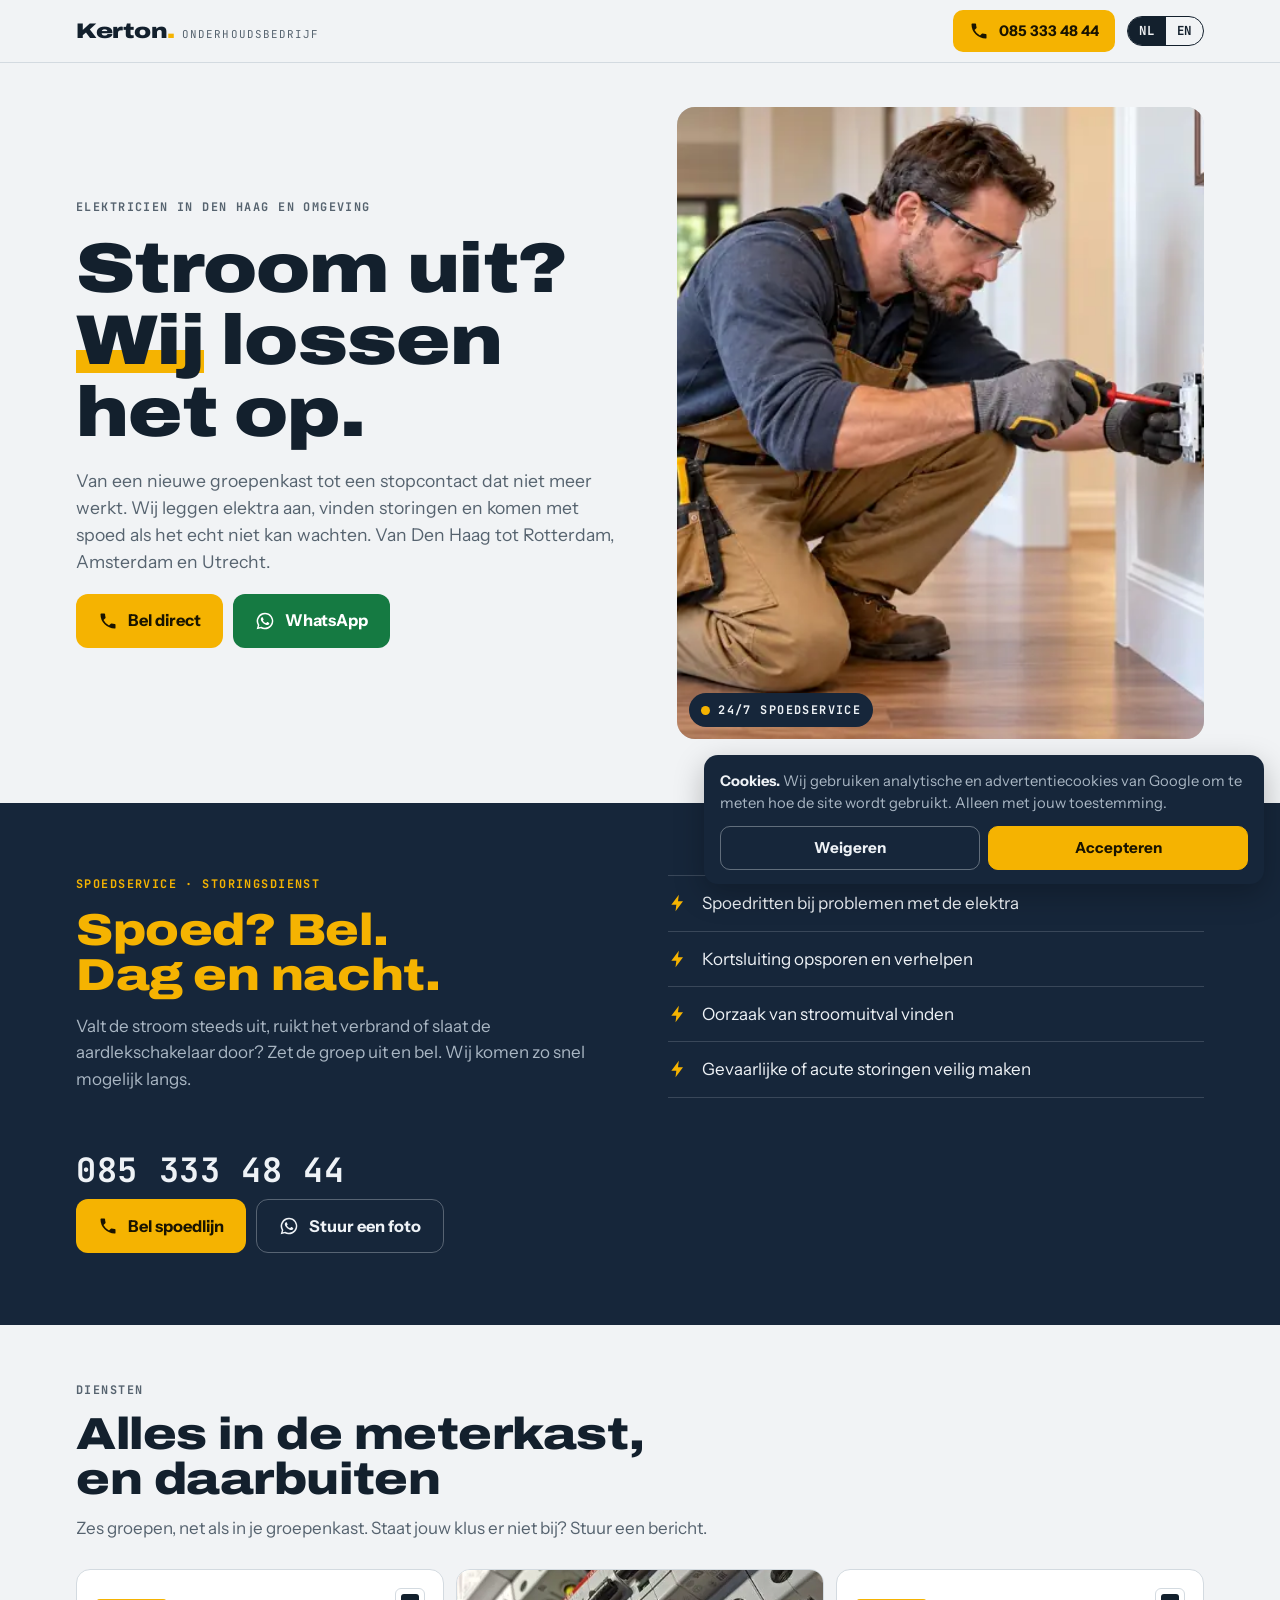
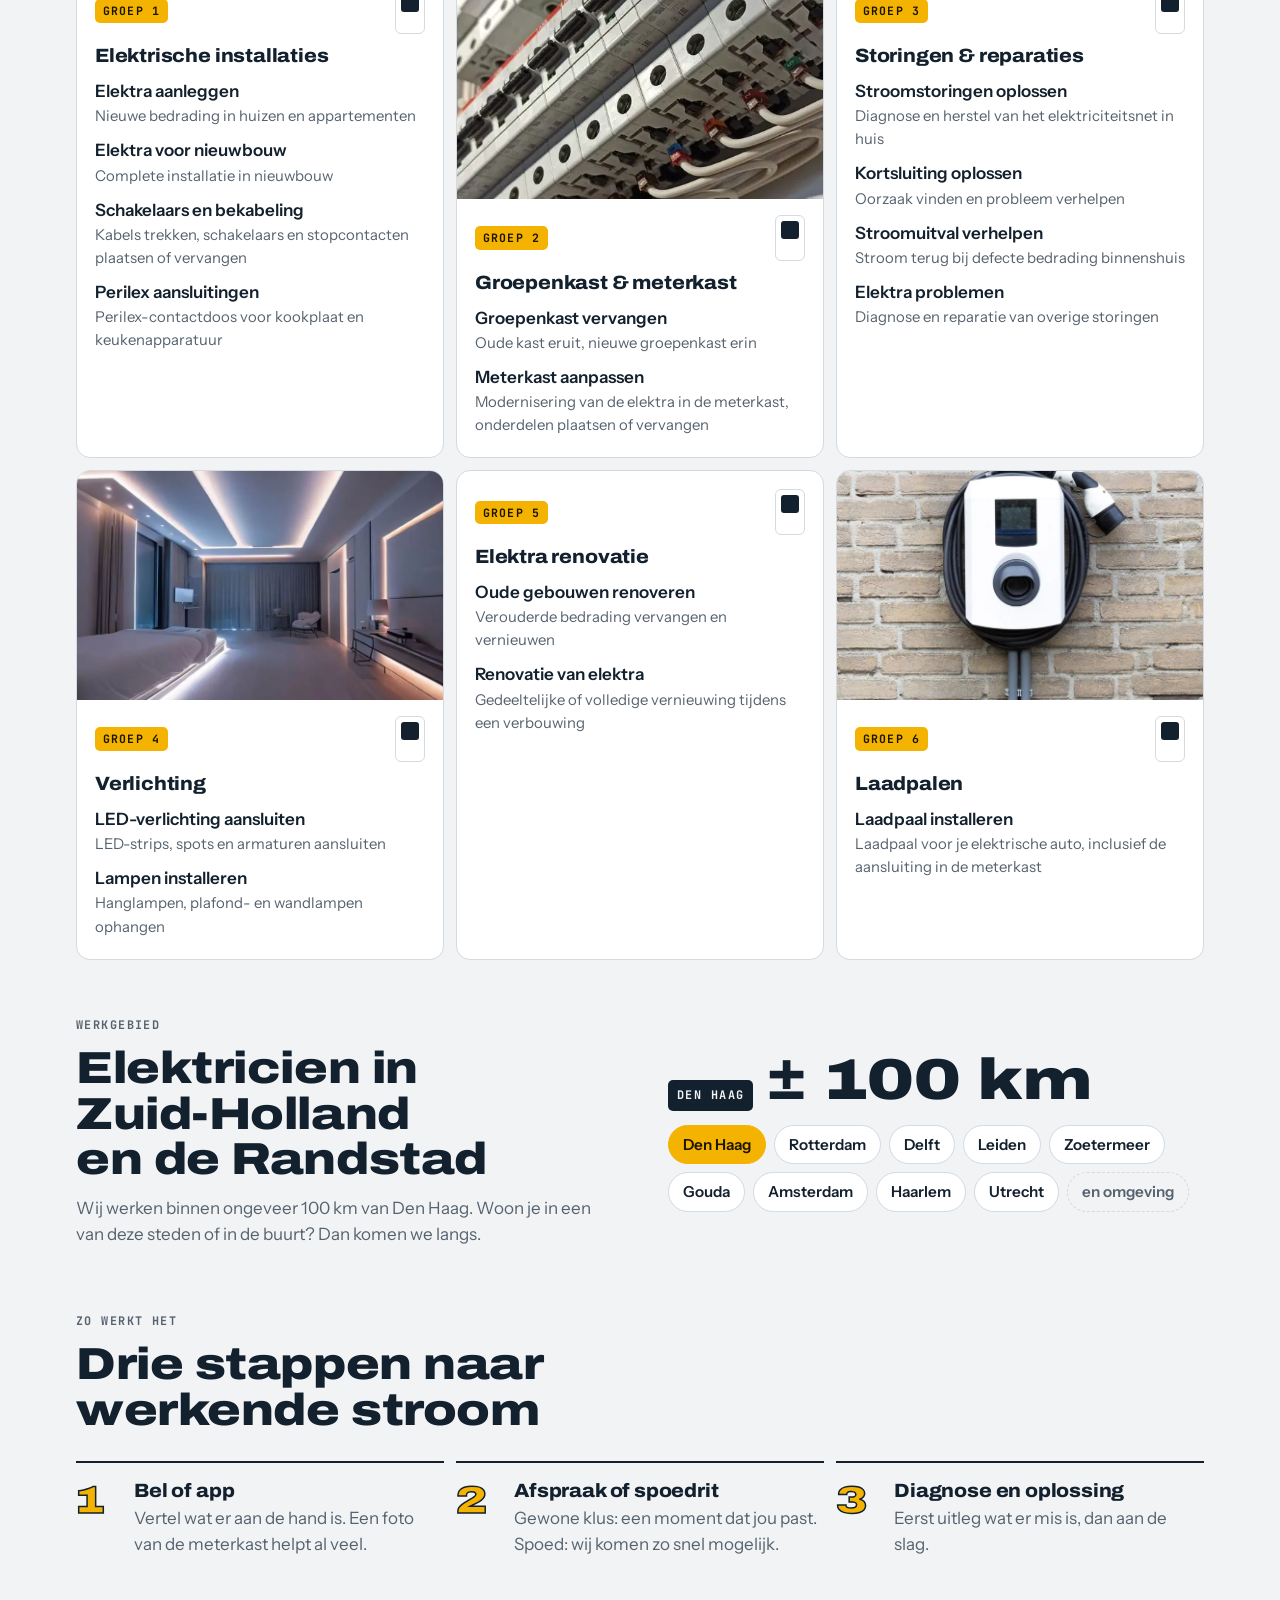
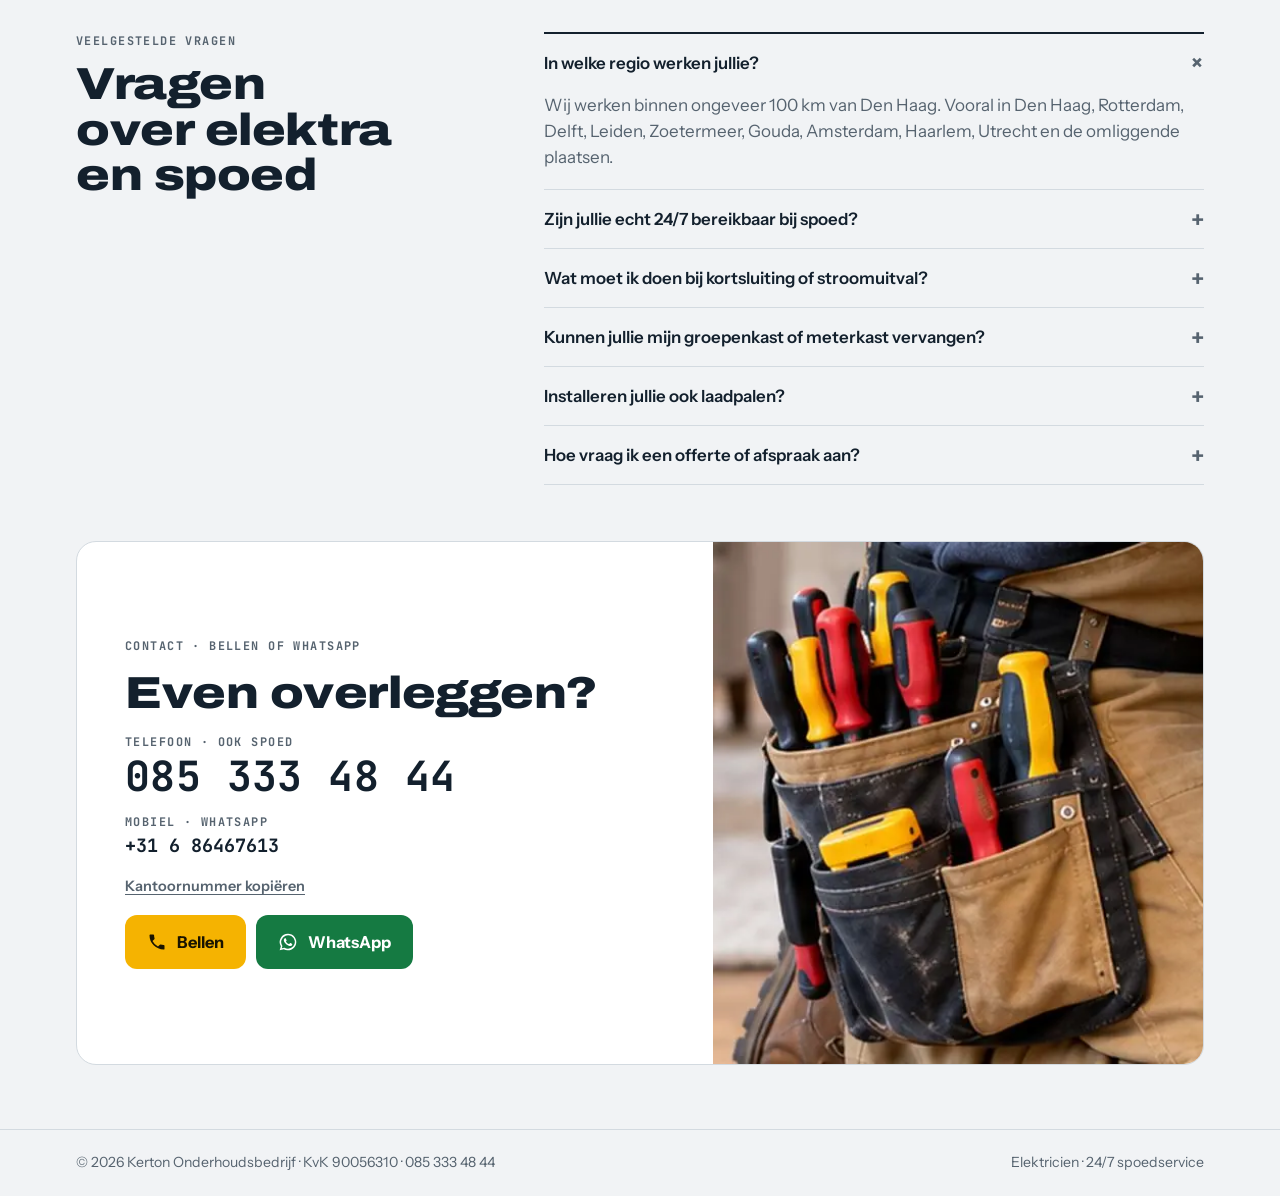
==== commit 3476b25b: "Add GA4 + GTM with Consent Mode v2 cookie banner, call/WhatsApp click events; shared CSS; fix EN lan" ====
--- a/index.html
+++ b/index.html
@@ -2,6 +2,15 @@
 <html lang="nl">
 <head>
 <meta charset="utf-8">
+<script>
+window.dataLayer=window.dataLayer||[];function gtag(){dataLayer.push(arguments);}
+gtag('consent','default',{ad_storage:'denied',ad_user_data:'denied',ad_personalization:'denied',analytics_storage:'denied',functionality_storage:'granted',security_storage:'granted',wait_for_update:500});
+gtag('set','ads_data_redaction',true);
+try{if(localStorage.getItem('kerton-consent')==='granted'){gtag('consent','update',{ad_storage:'granted',ad_user_data:'granted',ad_personalization:'granted',analytics_storage:'granted'});}}catch(e){}
+</script>
+<script async src="https://www.googletagmanager.com/gtag/js?id=G-FKY0PTZJH2"></script>
+<script>gtag('js',new Date());gtag('config','G-FKY0PTZJH2');</script>
+<script>(function(w,d,s,l,i){w[l]=w[l]||[];w[l].push({'gtm.start':new Date().getTime(),event:'gtm.js'});var f=d.getElementsByTagName(s)[0],j=d.createElement(s),dl=l!='dataLayer'?'&l='+l:'';j.async=true;j.src='https://www.googletagmanager.com/gtm.js?id='+i+dl;f.parentNode.insertBefore(j,f);})(window,document,'script','dataLayer','GTM-P2J825FN');</script>
 <meta name="viewport" content="width=device-width, initial-scale=1, viewport-fit=cover">
 <title>Elektricien Den Haag, Rotterdam &amp; Randstad · 24/7 spoed | Kerton</title>
 <meta name="description" content="Elektricien in Den Haag, Rotterdam, Delft, Leiden, Zoetermeer, Gouda, Amsterdam, Haarlem, Utrecht en omgeving. Groepenkast, storingen, verlichting, laadpalen. 24/7 spoed: 085 333 48 44.">
@@ -26,198 +35,10 @@
 <link rel="preconnect" href="https://fonts.googleapis.com">
 <link rel="preconnect" href="https://fonts.gstatic.com" crossorigin>
 <link rel="stylesheet" href="https://fonts.googleapis.com/css2?family=Archivo:wdth,wght@100..125,600..900&family=Instrument+Sans:wght@400;500;600&family=JetBrains+Mono:wght@500;700&display=swap">
-<style>
-/* Layout: photo-led hero → dark spoed panel → services laid out as a Dutch groepenkast (groep 1–6) → steps → contact. Mobile-first, fixed call bar. */
-:root{
-  --bg:#F1F3F5; --surface:#FFFFFF; --ink:#13202D; --muted:#56636F; --line:#D3DAE0;
-  --panel:#16263A; --panel-ink:#EEF2F6; --panel-muted:#A9B6C3;
-  --volt:#F5B301; --volt-ink:#1A1400; --wa:#157A42; --wa-ink:#FFFFFF;
-  --f-display:"Archivo","Arial Narrow",Arial,sans-serif;
-  --f-body:"Instrument Sans",system-ui,-apple-system,"Segoe UI",sans-serif;
-  --f-mono:"JetBrains Mono",ui-monospace,Menlo,Consolas,monospace;
-  --gut-l:max(16px,env(safe-area-inset-left,0px)); --gut-r:max(16px,env(safe-area-inset-right,0px));
-}
-@media (prefers-color-scheme:dark){:root:not([data-theme="light"]){
-  --bg:#0E151D; --surface:#16202B; --ink:#E7ECF1; --muted:#97A4B1; --line:#283543;
-  --panel:#1A2C42; --panel-ink:#EEF2F6; --panel-muted:#A9B6C3; --wa:#167F45; color-scheme:dark}}
-:root[data-theme="dark"]{
-  --bg:#0E151D; --surface:#16202B; --ink:#E7ECF1; --muted:#97A4B1; --line:#283543;
-  --panel:#1A2C42; --panel-ink:#EEF2F6; --panel-muted:#A9B6C3; --wa:#167F45; color-scheme:dark}
-
-*{box-sizing:border-box}
-html{scroll-behavior:smooth;-webkit-text-size-adjust:100%}
-@media (prefers-reduced-motion:reduce){html{scroll-behavior:auto}*{transition:none!important;animation:none!important}}
-body{background:var(--bg);color:var(--ink);font-family:var(--f-body);font-size:17px;line-height:1.55;padding-bottom:calc(76px + env(safe-area-inset-bottom,0px))}
-@media (min-width:860px){body{padding-bottom:0}}
-body::before{content:"";position:fixed;inset:0 0 auto;height:env(safe-area-inset-top,0px);z-index:30;background:var(--bg)}
-a{color:inherit}
-:focus-visible{outline:3px solid var(--volt);outline-offset:3px;border-radius:4px}
-.wrap{max-width:1160px;margin-inline:auto;padding-left:var(--gut-l);padding-right:var(--gut-r)}
-h1,h2,h3{font-family:var(--f-display);font-stretch:118%;line-height:1.02;margin:0;text-wrap:balance;letter-spacing:-.01em}
-.display{font-family:var(--f-display);font-stretch:118%;line-height:1.02;margin:0;text-wrap:balance;letter-spacing:-.01em;font-size:clamp(2.3rem,8.6vw,4.4rem);font-weight:900}
-h1.eyebrow{line-height:1.4}
-h2{font-size:clamp(1.8rem,5.6vw,2.8rem);font-weight:850}
-h3{font-size:1.2rem;font-weight:800;font-stretch:108%}
-p{margin:0}
-.label{font-family:var(--f-mono);font-size:.74rem;font-weight:700;letter-spacing:.12em;text-transform:uppercase}
-/* language switching */
-#app[data-lang="nl"] [lang="en"],#app[data-lang="en"] [lang="nl"]{display:none!important}
-
-/* header */
-header{position:sticky;top:env(safe-area-inset-top,0px);z-index:20;background:color-mix(in srgb,var(--bg) 88%,transparent);backdrop-filter:blur(10px);-webkit-backdrop-filter:blur(10px);border-bottom:1px solid var(--line)}
-.bar{display:flex;align-items:center;gap:12px;height:62px}
-.logo{display:flex;align-items:baseline;gap:7px;text-decoration:none;margin-right:auto;min-width:0}
-.logo b{font-family:var(--f-display);font-stretch:125%;font-weight:900;font-size:1.32rem;letter-spacing:-.02em}
-.logo b i{font-style:normal;color:var(--volt)}
-@media (max-width:400px){.logo-sub{display:none!important}}
-.logo-sub{font-family:var(--f-mono);font-size:.68rem;letter-spacing:.1em;text-transform:uppercase;color:var(--muted);white-space:nowrap}
-.lang{display:flex;border:1.5px solid var(--ink);border-radius:999px;overflow:hidden;flex:none}
-.lang a{text-decoration:none;font:700 .78rem/1 var(--f-mono);letter-spacing:.06em;padding:8px 11px;border:0;background:transparent;color:var(--ink);cursor:pointer}
-.lang a[aria-current="page"]{background:var(--ink);color:var(--bg)}
-.hcall{display:none}
-@media (min-width:860px){.hcall{display:inline-flex}}
-
-/* buttons */
-.btn{display:inline-flex;align-items:center;justify-content:center;gap:10px;min-height:54px;padding:0 22px;border-radius:12px;font:700 1.02rem/1 var(--f-body);text-decoration:none;border:0;cursor:pointer;transition:transform .15s ease,filter .15s ease;white-space:nowrap}
-.btn:hover{transform:translateY(-1px);filter:brightness(1.05)}
-.btn svg{width:20px;height:20px;flex:none}
-.btn-volt{background:var(--volt);color:var(--volt-ink)}
-.btn-wa{background:var(--wa);color:var(--wa-ink)}
-.btn-ghost{background:transparent;color:var(--ink);border:1.5px solid var(--line)}
-.btn-sm{min-height:42px;padding:0 16px;font-size:.92rem;border-radius:10px}
-
-/* hero */
-.hero{padding-block:18px 40px}
-.hero-grid{display:grid;gap:26px}
-.hero-photo{position:relative;border-radius:18px;overflow:hidden;aspect-ratio:4/3;max-width:100%;background:var(--line)}
-.hero-photo img{width:100%;height:100%;object-fit:cover;object-position:60% 40%;display:block}
-.live{position:absolute;left:12px;bottom:12px;display:flex;align-items:center;gap:8px;background:var(--panel);color:var(--panel-ink);padding:8px 12px;border-radius:999px}
-.live::before{content:"";width:9px;height:9px;border-radius:50%;background:var(--volt);box-shadow:0 0 0 0 var(--volt);animation:pulse 2s infinite}
-@keyframes pulse{0%{box-shadow:0 0 0 0 color-mix(in srgb,var(--volt) 70%,transparent)}80%,100%{box-shadow:0 0 0 10px transparent}}
-.hero-copy{display:grid;gap:18px;align-content:center;min-width:0}
-.hero-copy .label{color:var(--muted)}
-.hero-copy .display em{font-style:normal;background:linear-gradient(transparent 62%,var(--volt) 62%,var(--volt) 92%,transparent 92%)}
-.lede{font-size:1.1rem;color:var(--muted);max-width:34em}
-.ctas{display:flex;flex-wrap:wrap;gap:10px}
-.ctas .btn{flex:1 1 200px}
-@media (min-width:860px){
-  .hero{padding-block:44px 64px}
-  .hero-grid{grid-template-columns:1.05fr 1fr;gap:48px;align-items:center}
-  .hero-photo{order:2;aspect-ratio:5/6}
-  .ctas .btn{flex:0 0 auto}
-}
-
-/* spoed */
-.spoed{background:var(--panel);color:var(--panel-ink)}
-.spoed .wrap{padding-block:44px;display:grid;gap:28px}
-.spoed .label{color:var(--volt)}
-.spoed h2 span{color:var(--volt)}
-.spoed-intro{display:grid;gap:14px;min-width:0}
-.spoed-intro p{color:var(--panel-muted);max-width:32em}
-.spoed ul{list-style:none;margin:0;padding:0;display:grid;gap:0;border-top:1px solid color-mix(in srgb,var(--panel-ink) 16%,transparent)}
-.spoed li{display:flex;gap:14px;align-items:flex-start;padding:14px 0;border-bottom:1px solid color-mix(in srgb,var(--panel-ink) 16%,transparent)}
-.spoed li svg{width:20px;height:20px;flex:none;margin-top:3px;color:var(--volt)}
-.spoed-call{display:grid;gap:12px}
-.spoed-num{font:700 clamp(1.5rem,6.4vw,2.1rem)/1 var(--f-mono);letter-spacing:.02em;color:var(--panel-ink);font-variant-numeric:tabular-nums;user-select:all}
-.spoed-call .ctas .btn-ghost{color:var(--panel-ink);border-color:color-mix(in srgb,var(--panel-ink) 30%,transparent)}
-@media (min-width:860px){.spoed .wrap{grid-template-columns:1fr 1fr;gap:56px;padding-block:72px;align-items:start}.spoed-call{grid-column:1}}
-
-/* services as groepenkast */
-.services{padding-block:56px}
-.sec-head{display:grid;gap:12px;margin-bottom:28px;max-width:40em}
-.sec-head .label{color:var(--muted)}
-.sec-head p{color:var(--muted)}
-.kast{display:grid;gap:12px;grid-template-columns:1fr}
-@media (min-width:620px){.kast{grid-template-columns:1fr 1fr}}
-@media (min-width:1000px){.kast{grid-template-columns:repeat(3,1fr)}}
-.groep{background:var(--surface);border:1px solid var(--line);border-radius:14px;padding:18px 18px 20px;display:grid;gap:12px;align-content:start;min-width:0}
-.groep-top{display:flex;align-items:center;justify-content:space-between;gap:10px}
-.tag{font:700 .72rem/1 var(--f-mono);letter-spacing:.1em;text-transform:uppercase;background:var(--volt);color:var(--volt-ink);padding:6px 8px;border-radius:5px}
-.switch{width:30px;height:46px;border-radius:6px;border:1.5px solid var(--line);position:relative;flex:none}
-.switch::after{content:"";position:absolute;left:5px;right:5px;top:5px;height:18px;border-radius:3px;background:var(--ink)}
-.groep ul{list-style:none;margin:0;padding:0;display:grid;gap:9px}
-.groep li{display:grid;gap:1px}
-.groep li b{font-weight:600}
-.groep li span{color:var(--muted);font-size:.93rem}
-.kast-photo{border-radius:14px;overflow:hidden;min-height:220px;max-width:100%;background:var(--line)}
-.kast-photo img{width:100%;height:100%;object-fit:cover;display:block}
-
-.groep-photo{margin:-18px -18px 4px;aspect-ratio:16/10;max-width:calc(100% + 36px);overflow:hidden;border-radius:13px 13px 0 0;background:var(--line)}
-.groep-photo img{width:100%;height:100%;object-fit:cover;display:block}
-/* reviews carousel */
-.reviews{padding-block:0 64px}
-.rev-head{display:flex;align-items:flex-end;justify-content:space-between;gap:16px;flex-wrap:wrap;margin-bottom:22px}
-.rev-head .sec-head{margin-bottom:0}
-.rev-nav{display:flex;gap:8px}
-.rev-nav button{width:46px;height:46px;border-radius:50%;border:1.5px solid var(--ink);background:transparent;color:var(--ink);font:700 1.1rem/1 var(--f-body);cursor:pointer}
-.rev-nav button:disabled{opacity:.3;cursor:default}
-.track{display:grid;grid-auto-flow:column;grid-auto-columns:88%;gap:12px;overflow-x:auto;scroll-snap-type:x mandatory;scrollbar-width:none;-webkit-overflow-scrolling:touch;padding-bottom:4px}
-.track::-webkit-scrollbar{display:none}
-@media (min-width:620px){.track{grid-auto-columns:calc((100% - 12px)/2)}}
-@media (min-width:1000px){.track{grid-auto-columns:calc((100% - 24px)/3)}}
-.rev{scroll-snap-align:start;background:var(--surface);border:1px dashed var(--muted);border-radius:14px;padding:22px;display:grid;gap:14px;align-content:start;min-width:0}
-.rev q{font-family:var(--f-display);font-stretch:108%;font-weight:700;font-size:1.15rem;line-height:1.3;quotes:"\201C" "\201D"}
-.rev q::before{color:var(--volt)}
-.rev .who{font-family:var(--f-mono);font-size:.78rem;color:var(--muted)}
-.ph{background:color-mix(in srgb,var(--volt) 22%,transparent);border-radius:3px;padding:0 3px}
-.dots{display:flex;gap:8px;justify-content:center;margin-top:16px}
-.dots span{width:8px;height:8px;border-radius:50%;background:var(--line);transition:background .2s,width .2s}
-.dots span.on{background:var(--ink);width:22px;border-radius:4px}
-/* area */
-.area{padding-block:0 56px}
-.area-grid{display:grid;gap:8px}
-.area-list{display:grid;gap:14px;min-width:0}
-.radius{display:flex;align-items:baseline;gap:12px;flex-wrap:wrap}
-.radius b{font:900 clamp(2.4rem,9vw,3.6rem)/1 var(--f-display);font-stretch:125%;color:var(--ink)}
-.radius .label{background:var(--ink);color:var(--bg);padding:6px 9px;border-radius:5px}
-.cities{list-style:none;margin:0;padding:0;display:flex;flex-wrap:wrap;gap:8px}
-.cities li{border:1.5px solid var(--line);background:var(--surface);border-radius:999px;padding:7px 14px;font-weight:600;font-size:.95rem}
-.cities li:first-child{border-color:var(--volt);background:var(--volt);color:var(--volt-ink)}
-.cities li.more{border-style:dashed;color:var(--muted);background:transparent}
-@media (min-width:860px){.area-grid{grid-template-columns:1fr 1fr;gap:56px;align-items:center}.area-grid .sec-head{margin-bottom:0}}
-/* faq */
-.faq{padding-block:0 56px}
-.faq-grid{display:grid;gap:8px}
-.qas{display:grid;border-top:2px solid var(--ink);min-width:0}
-.qa{border-bottom:1px solid var(--line)}
-.qa summary{list-style:none;cursor:pointer;display:flex;justify-content:space-between;gap:16px;align-items:center;padding:16px 0;font-weight:600;font-size:1.05rem}
-.qa summary::-webkit-details-marker{display:none}
-.qa summary::after{content:"+";font:700 1.4rem/1 var(--f-mono);color:var(--muted);flex:none;transition:transform .2s}
-.qa[open] summary::after{transform:rotate(45deg)}
-.qa p{padding:0 0 18px;color:var(--muted);max-width:60ch}
-@media (min-width:860px){.faq-grid{grid-template-columns:1fr 1.6fr;gap:56px;align-items:start}}
-/* steps */
-.steps{padding-block:8px 56px}
-.steps ol{list-style:none;margin:0;padding:0;display:grid;gap:12px;counter-reset:s}
-@media (min-width:860px){.steps ol{grid-template-columns:repeat(3,1fr)}}
-.steps li{counter-increment:s;display:grid;grid-template-columns:auto 1fr;gap:4px 16px;padding:18px 0;border-top:2px solid var(--ink)}
-.steps li::before{content:counter(s);grid-row:span 2;font:900 2.4rem/1 var(--f-display);font-stretch:125%;color:var(--volt);-webkit-text-stroke:1.5px var(--ink);min-width:1.1em}
-.steps li p{color:var(--muted);min-width:0}
-
-/* contact */
-.contact{padding-block:0 64px}
-.contact-card{display:grid;gap:0;border-radius:20px;overflow:hidden;background:var(--surface);border:1px solid var(--line)}
-.contact-body{padding:28px 22px;display:grid;gap:16px;min-width:0;align-content:center}
-.contact-body .label{color:var(--muted)}
-.bignum{font:700 clamp(1.55rem,7vw,2.6rem)/1.05 var(--f-mono);font-variant-numeric:tabular-nums;letter-spacing:.01em;user-select:all;word-break:keep-all}
-.nums{margin:0;display:grid;gap:14px}.nums div{display:grid;gap:4px}.nums dt{color:var(--muted)}.nums dd{margin:0}
-.midnum{font:700 1.15rem/1.2 var(--f-mono);font-variant-numeric:tabular-nums;user-select:all}
-.copy{font:600 .9rem/1 var(--f-body);background:none;border:0;color:var(--muted);text-decoration:underline;text-underline-offset:3px;cursor:pointer;padding:6px 0;justify-self:start}
-.contact-photo{min-height:240px;background:var(--line)}
-.contact-photo img{width:100%;height:100%;object-fit:cover;display:block}
-@media (min-width:860px){.contact-card{grid-template-columns:1.3fr 1fr}.contact-body{padding:48px}}
-
-footer{border-top:1px solid var(--line)}
-footer .wrap{padding-block:22px;display:flex;flex-wrap:wrap;gap:8px 20px;justify-content:space-between;color:var(--muted);font-size:.88rem}
-
-/* mobile call bar */
-.callbar{position:fixed;left:0;right:0;bottom:0;z-index:25;background:var(--surface);border-top:1px solid var(--line);padding:10px var(--gut-r) calc(10px + env(safe-area-inset-bottom,0px)) var(--gut-l);display:grid;grid-template-columns:1fr 1fr;gap:10px}
-.callbar .btn{min-height:52px;padding:0 10px}
-@media (min-width:860px){.callbar{display:none}}
-</style>
-<style>img{max-width:100%}body{margin:0}[hidden]{display:none!important}</style>
+<link rel="stylesheet" href="assets/site.css">
 </head>
 <body>
+<noscript><iframe src="https://www.googletagmanager.com/ns.html?id=GTM-P2J825FN" height="0" width="0" style="display:none;visibility:hidden"></iframe></noscript>
 
 <div data-lang="nl" id="app">
 <svg aria-hidden="true" height="0" style="position:absolute" width="0">
@@ -231,7 +52,7 @@
 <b>Kerton<i>.</i></b><span class="logo-sub">Onderhoudsbedrijf</span>
 </a>
 <a class="btn btn-volt btn-sm hcall" href="tel:+31853334844"><svg><use href="#i-phone"></use></svg>085 333 48 44</a>
-<nav aria-label="Taal / Language" class="lang"><a aria-current="page" href="./" hreflang="nl" lang="nl">NL</a><a href="en/" hreflang="en" lang="en">EN</a></nav>
+<nav aria-label="Taal / Language" class="lang"><a aria-current="page" href="./" hreflang="nl">NL</a><a href="en/" hreflang="en">EN</a></nav>
 </div>
 </header>
 <main id="top">
@@ -434,5 +255,28 @@
 </div>
 <script>(function(){document.getElementById('yr').textContent=new Date().getFullYear();var c=document.getElementById('copy');if(!c)return;c.addEventListener('click',function(){var lbl=c.innerHTML;function done(){c.textContent='Gekopieerd';setTimeout(function(){c.innerHTML=lbl},1600)}function sel(){var r=document.createRange();r.selectNodeContents(document.getElementById('num'));var w=getSelection();w.removeAllRanges();w.addRange(r)}try{navigator.clipboard.writeText('+31853334844').then(done,sel)}catch(e){sel()}})})();</script>
 
+<div class="cookie" id="cookie" role="dialog" aria-live="polite" aria-label="Cookies" hidden>
+  <p><b>Cookies.</b> Wij gebruiken analytische en advertentiecookies van Google om te meten hoe de site wordt gebruikt. Alleen met jouw toestemming.</p>
+  <div class="cookie-btns"><button type="button" id="ck-no">Weigeren</button><button type="button" class="ok" id="ck-yes">Accepteren</button></div>
+</div>
+<script>
+(function(){
+  var b=document.getElementById('cookie'),k='kerton-consent',v=null;
+  try{v=localStorage.getItem(k)}catch(e){}
+  if(v!=='granted'&&v!=='denied')b.hidden=false;
+  function set(x){try{localStorage.setItem(k,x)}catch(e){}
+    var g=x==='granted'?'granted':'denied';
+    gtag('consent','update',{ad_storage:g,ad_user_data:g,ad_personalization:g,analytics_storage:g});
+    dataLayer.push({event:'consent_update',consent:x});b.hidden=true;}
+  document.getElementById('ck-yes').onclick=function(){set('granted')};
+  document.getElementById('ck-no').onclick=function(){set('denied')};
+  document.addEventListener('click',function(e){
+    var a=e.target.closest&&e.target.closest('a[href]');if(!a)return;var h=a.getAttribute('href');
+    var where=a.closest('header')?'header':a.closest('.callbar')?'sticky_bar':a.closest('.spoed')?'spoed':a.closest('.contact')?'contact':a.closest('.hero')?'hero':'other';
+    if(h.indexOf('tel:')===0){gtag('event','click_call',{link_location:where,transport_type:'beacon'});dataLayer.push({event:'click_call_gtm',link_location:where});}
+    else if(h.indexOf('wa.me')>-1){gtag('event','click_whatsapp',{link_location:where,transport_type:'beacon'});dataLayer.push({event:'click_whatsapp_gtm',link_location:where});}
+  });
+})();
+</script>
 </body>
 </html>
--- a/assets/site.css
+++ b/assets/site.css
@@ -0,0 +1,194 @@
+/* Layout: photo-led hero → dark spoed panel → services laid out as a Dutch groepenkast (groep 1–6) → steps → contact. Mobile-first, fixed call bar. */
+:root{
+  --bg:#F1F3F5; --surface:#FFFFFF; --ink:#13202D; --muted:#56636F; --line:#D3DAE0;
+  --panel:#16263A; --panel-ink:#EEF2F6; --panel-muted:#A9B6C3;
+  --volt:#F5B301; --volt-ink:#1A1400; --wa:#157A42; --wa-ink:#FFFFFF;
+  --f-display:"Archivo","Arial Narrow",Arial,sans-serif;
+  --f-body:"Instrument Sans",system-ui,-apple-system,"Segoe UI",sans-serif;
+  --f-mono:"JetBrains Mono",ui-monospace,Menlo,Consolas,monospace;
+  --gut-l:max(16px,env(safe-area-inset-left,0px)); --gut-r:max(16px,env(safe-area-inset-right,0px));
+}
+@media (prefers-color-scheme:dark){:root:not([data-theme="light"]){
+  --bg:#0E151D; --surface:#16202B; --ink:#E7ECF1; --muted:#97A4B1; --line:#283543;
+  --panel:#1A2C42; --panel-ink:#EEF2F6; --panel-muted:#A9B6C3; --wa:#167F45; color-scheme:dark}}
+:root[data-theme="dark"]{
+  --bg:#0E151D; --surface:#16202B; --ink:#E7ECF1; --muted:#97A4B1; --line:#283543;
+  --panel:#1A2C42; --panel-ink:#EEF2F6; --panel-muted:#A9B6C3; --wa:#167F45; color-scheme:dark}
+
+*{box-sizing:border-box}
+html{scroll-behavior:smooth;-webkit-text-size-adjust:100%}
+@media (prefers-reduced-motion:reduce){html{scroll-behavior:auto}*{transition:none!important;animation:none!important}}
+body{background:var(--bg);color:var(--ink);font-family:var(--f-body);font-size:17px;line-height:1.55;padding-bottom:calc(76px + env(safe-area-inset-bottom,0px))}
+@media (min-width:860px){body{padding-bottom:0}}
+body::before{content:"";position:fixed;inset:0 0 auto;height:env(safe-area-inset-top,0px);z-index:30;background:var(--bg)}
+a{color:inherit}
+:focus-visible{outline:3px solid var(--volt);outline-offset:3px;border-radius:4px}
+.wrap{max-width:1160px;margin-inline:auto;padding-left:var(--gut-l);padding-right:var(--gut-r)}
+h1,h2,h3{font-family:var(--f-display);font-stretch:118%;line-height:1.02;margin:0;text-wrap:balance;letter-spacing:-.01em}
+.display{font-family:var(--f-display);font-stretch:118%;line-height:1.02;margin:0;text-wrap:balance;letter-spacing:-.01em;font-size:clamp(2.3rem,8.6vw,4.4rem);font-weight:900}
+h1.eyebrow{line-height:1.4}
+h2{font-size:clamp(1.8rem,5.6vw,2.8rem);font-weight:850}
+h3{font-size:1.2rem;font-weight:800;font-stretch:108%}
+p{margin:0}
+.label{font-family:var(--f-mono);font-size:.74rem;font-weight:700;letter-spacing:.12em;text-transform:uppercase}
+/* language switching */
+#app[data-lang="nl"] [lang="en"],#app[data-lang="en"] [lang="nl"]{display:none!important}
+
+/* header */
+header{position:sticky;top:env(safe-area-inset-top,0px);z-index:20;background:color-mix(in srgb,var(--bg) 88%,transparent);backdrop-filter:blur(10px);-webkit-backdrop-filter:blur(10px);border-bottom:1px solid var(--line)}
+.bar{display:flex;align-items:center;gap:12px;height:62px}
+.logo{display:flex;align-items:baseline;gap:7px;text-decoration:none;margin-right:auto;min-width:0}
+.logo b{font-family:var(--f-display);font-stretch:125%;font-weight:900;font-size:1.32rem;letter-spacing:-.02em}
+.logo b i{font-style:normal;color:var(--volt)}
+@media (max-width:400px){.logo-sub{display:none!important}}
+.logo-sub{font-family:var(--f-mono);font-size:.68rem;letter-spacing:.1em;text-transform:uppercase;color:var(--muted);white-space:nowrap}
+.lang{display:flex;border:1.5px solid var(--ink);border-radius:999px;overflow:hidden;flex:none}
+.lang a{text-decoration:none;font:700 .78rem/1 var(--f-mono);letter-spacing:.06em;padding:8px 11px;border:0;background:transparent;color:var(--ink);cursor:pointer}
+.lang a[aria-current="page"]{background:var(--ink);color:var(--bg)}
+.hcall{display:none}
+@media (min-width:860px){.hcall{display:inline-flex}}
+
+/* buttons */
+.btn{display:inline-flex;align-items:center;justify-content:center;gap:10px;min-height:54px;padding:0 22px;border-radius:12px;font:700 1.02rem/1 var(--f-body);text-decoration:none;border:0;cursor:pointer;transition:transform .15s ease,filter .15s ease;white-space:nowrap}
+.btn:hover{transform:translateY(-1px);filter:brightness(1.05)}
+.btn svg{width:20px;height:20px;flex:none}
+.btn-volt{background:var(--volt);color:var(--volt-ink)}
+.btn-wa{background:var(--wa);color:var(--wa-ink)}
+.btn-ghost{background:transparent;color:var(--ink);border:1.5px solid var(--line)}
+.btn-sm{min-height:42px;padding:0 16px;font-size:.92rem;border-radius:10px}
+
+/* hero */
+.hero{padding-block:18px 40px}
+.hero-grid{display:grid;gap:26px}
+.hero-photo{position:relative;border-radius:18px;overflow:hidden;aspect-ratio:4/3;max-width:100%;background:var(--line)}
+.hero-photo img{width:100%;height:100%;object-fit:cover;object-position:60% 40%;display:block}
+.live{position:absolute;left:12px;bottom:12px;display:flex;align-items:center;gap:8px;background:var(--panel);color:var(--panel-ink);padding:8px 12px;border-radius:999px}
+.live::before{content:"";width:9px;height:9px;border-radius:50%;background:var(--volt);box-shadow:0 0 0 0 var(--volt);animation:pulse 2s infinite}
+@keyframes pulse{0%{box-shadow:0 0 0 0 color-mix(in srgb,var(--volt) 70%,transparent)}80%,100%{box-shadow:0 0 0 10px transparent}}
+.hero-copy{display:grid;gap:18px;align-content:center;min-width:0}
+.hero-copy .label{color:var(--muted)}
+.hero-copy .display em{font-style:normal;background:linear-gradient(transparent 62%,var(--volt) 62%,var(--volt) 92%,transparent 92%)}
+.lede{font-size:1.1rem;color:var(--muted);max-width:34em}
+.ctas{display:flex;flex-wrap:wrap;gap:10px}
+.ctas .btn{flex:1 1 200px}
+@media (min-width:860px){
+  .hero{padding-block:44px 64px}
+  .hero-grid{grid-template-columns:1.05fr 1fr;gap:48px;align-items:center}
+  .hero-photo{order:2;aspect-ratio:5/6}
+  .ctas .btn{flex:0 0 auto}
+}
+
+/* spoed */
+.spoed{background:var(--panel);color:var(--panel-ink)}
+.spoed .wrap{padding-block:44px;display:grid;gap:28px}
+.spoed .label{color:var(--volt)}
+.spoed h2 span{color:var(--volt)}
+.spoed-intro{display:grid;gap:14px;min-width:0}
+.spoed-intro p{color:var(--panel-muted);max-width:32em}
+.spoed ul{list-style:none;margin:0;padding:0;display:grid;gap:0;border-top:1px solid color-mix(in srgb,var(--panel-ink) 16%,transparent)}
+.spoed li{display:flex;gap:14px;align-items:flex-start;padding:14px 0;border-bottom:1px solid color-mix(in srgb,var(--panel-ink) 16%,transparent)}
+.spoed li svg{width:20px;height:20px;flex:none;margin-top:3px;color:var(--volt)}
+.spoed-call{display:grid;gap:12px}
+.spoed-num{font:700 clamp(1.5rem,6.4vw,2.1rem)/1 var(--f-mono);letter-spacing:.02em;color:var(--panel-ink);font-variant-numeric:tabular-nums;user-select:all}
+.spoed-call .ctas .btn-ghost{color:var(--panel-ink);border-color:color-mix(in srgb,var(--panel-ink) 30%,transparent)}
+@media (min-width:860px){.spoed .wrap{grid-template-columns:1fr 1fr;gap:56px;padding-block:72px;align-items:start}.spoed-call{grid-column:1}}
+
+/* services as groepenkast */
+.services{padding-block:56px}
+.sec-head{display:grid;gap:12px;margin-bottom:28px;max-width:40em}
+.sec-head .label{color:var(--muted)}
+.sec-head p{color:var(--muted)}
+.kast{display:grid;gap:12px;grid-template-columns:1fr}
+@media (min-width:620px){.kast{grid-template-columns:1fr 1fr}}
+@media (min-width:1000px){.kast{grid-template-columns:repeat(3,1fr)}}
+.groep{background:var(--surface);border:1px solid var(--line);border-radius:14px;padding:18px 18px 20px;display:grid;gap:12px;align-content:start;min-width:0}
+.groep-top{display:flex;align-items:center;justify-content:space-between;gap:10px}
+.tag{font:700 .72rem/1 var(--f-mono);letter-spacing:.1em;text-transform:uppercase;background:var(--volt);color:var(--volt-ink);padding:6px 8px;border-radius:5px}
+.switch{width:30px;height:46px;border-radius:6px;border:1.5px solid var(--line);position:relative;flex:none}
+.switch::after{content:"";position:absolute;left:5px;right:5px;top:5px;height:18px;border-radius:3px;background:var(--ink)}
+.groep ul{list-style:none;margin:0;padding:0;display:grid;gap:9px}
+.groep li{display:grid;gap:1px}
+.groep li b{font-weight:600}
+.groep li span{color:var(--muted);font-size:.93rem}
+.kast-photo{border-radius:14px;overflow:hidden;min-height:220px;max-width:100%;background:var(--line)}
+.kast-photo img{width:100%;height:100%;object-fit:cover;display:block}
+
+.groep-photo{margin:-18px -18px 4px;aspect-ratio:16/10;max-width:calc(100% + 36px);overflow:hidden;border-radius:13px 13px 0 0;background:var(--line)}
+.groep-photo img{width:100%;height:100%;object-fit:cover;display:block}
+/* reviews carousel */
+.reviews{padding-block:0 64px}
+.rev-head{display:flex;align-items:flex-end;justify-content:space-between;gap:16px;flex-wrap:wrap;margin-bottom:22px}
+.rev-head .sec-head{margin-bottom:0}
+.rev-nav{display:flex;gap:8px}
+.rev-nav button{width:46px;height:46px;border-radius:50%;border:1.5px solid var(--ink);background:transparent;color:var(--ink);font:700 1.1rem/1 var(--f-body);cursor:pointer}
+.rev-nav button:disabled{opacity:.3;cursor:default}
+.track{display:grid;grid-auto-flow:column;grid-auto-columns:88%;gap:12px;overflow-x:auto;scroll-snap-type:x mandatory;scrollbar-width:none;-webkit-overflow-scrolling:touch;padding-bottom:4px}
+.track::-webkit-scrollbar{display:none}
+@media (min-width:620px){.track{grid-auto-columns:calc((100% - 12px)/2)}}
+@media (min-width:1000px){.track{grid-auto-columns:calc((100% - 24px)/3)}}
+.rev{scroll-snap-align:start;background:var(--surface);border:1px dashed var(--muted);border-radius:14px;padding:22px;display:grid;gap:14px;align-content:start;min-width:0}
+.rev q{font-family:var(--f-display);font-stretch:108%;font-weight:700;font-size:1.15rem;line-height:1.3;quotes:"\201C" "\201D"}
+.rev q::before{color:var(--volt)}
+.rev .who{font-family:var(--f-mono);font-size:.78rem;color:var(--muted)}
+.ph{background:color-mix(in srgb,var(--volt) 22%,transparent);border-radius:3px;padding:0 3px}
+.dots{display:flex;gap:8px;justify-content:center;margin-top:16px}
+.dots span{width:8px;height:8px;border-radius:50%;background:var(--line);transition:background .2s,width .2s}
+.dots span.on{background:var(--ink);width:22px;border-radius:4px}
+/* area */
+.area{padding-block:0 56px}
+.area-grid{display:grid;gap:8px}
+.area-list{display:grid;gap:14px;min-width:0}
+.radius{display:flex;align-items:baseline;gap:12px;flex-wrap:wrap}
+.radius b{font:900 clamp(2.4rem,9vw,3.6rem)/1 var(--f-display);font-stretch:125%;color:var(--ink)}
+.radius .label{background:var(--ink);color:var(--bg);padding:6px 9px;border-radius:5px}
+.cities{list-style:none;margin:0;padding:0;display:flex;flex-wrap:wrap;gap:8px}
+.cities li{border:1.5px solid var(--line);background:var(--surface);border-radius:999px;padding:7px 14px;font-weight:600;font-size:.95rem}
+.cities li:first-child{border-color:var(--volt);background:var(--volt);color:var(--volt-ink)}
+.cities li.more{border-style:dashed;color:var(--muted);background:transparent}
+@media (min-width:860px){.area-grid{grid-template-columns:1fr 1fr;gap:56px;align-items:center}.area-grid .sec-head{margin-bottom:0}}
+/* faq */
+.faq{padding-block:0 56px}
+.faq-grid{display:grid;gap:8px}
+.qas{display:grid;border-top:2px solid var(--ink);min-width:0}
+.qa{border-bottom:1px solid var(--line)}
+.qa summary{list-style:none;cursor:pointer;display:flex;justify-content:space-between;gap:16px;align-items:center;padding:16px 0;font-weight:600;font-size:1.05rem}
+.qa summary::-webkit-details-marker{display:none}
+.qa summary::after{content:"+";font:700 1.4rem/1 var(--f-mono);color:var(--muted);flex:none;transition:transform .2s}
+.qa[open] summary::after{transform:rotate(45deg)}
+.qa p{padding:0 0 18px;color:var(--muted);max-width:60ch}
+@media (min-width:860px){.faq-grid{grid-template-columns:1fr 1.6fr;gap:56px;align-items:start}}
+/* steps */
+.steps{padding-block:8px 56px}
+.steps ol{list-style:none;margin:0;padding:0;display:grid;gap:12px;counter-reset:s}
+@media (min-width:860px){.steps ol{grid-template-columns:repeat(3,1fr)}}
+.steps li{counter-increment:s;display:grid;grid-template-columns:auto 1fr;gap:4px 16px;padding:18px 0;border-top:2px solid var(--ink)}
+.steps li::before{content:counter(s);grid-row:span 2;font:900 2.4rem/1 var(--f-display);font-stretch:125%;color:var(--volt);-webkit-text-stroke:1.5px var(--ink);min-width:1.1em}
+.steps li p{color:var(--muted);min-width:0}
+
+/* contact */
+.contact{padding-block:0 64px}
+.contact-card{display:grid;gap:0;border-radius:20px;overflow:hidden;background:var(--surface);border:1px solid var(--line)}
+.contact-body{padding:28px 22px;display:grid;gap:16px;min-width:0;align-content:center}
+.contact-body .label{color:var(--muted)}
+.bignum{font:700 clamp(1.55rem,7vw,2.6rem)/1.05 var(--f-mono);font-variant-numeric:tabular-nums;letter-spacing:.01em;user-select:all;word-break:keep-all}
+.nums{margin:0;display:grid;gap:14px}.nums div{display:grid;gap:4px}.nums dt{color:var(--muted)}.nums dd{margin:0}
+.midnum{font:700 1.15rem/1.2 var(--f-mono);font-variant-numeric:tabular-nums;user-select:all}
+.copy{font:600 .9rem/1 var(--f-body);background:none;border:0;color:var(--muted);text-decoration:underline;text-underline-offset:3px;cursor:pointer;padding:6px 0;justify-self:start}
+.contact-photo{min-height:240px;background:var(--line)}
+.contact-photo img{width:100%;height:100%;object-fit:cover;display:block}
+@media (min-width:860px){.contact-card{grid-template-columns:1.3fr 1fr}.contact-body{padding:48px}}
+
+footer{border-top:1px solid var(--line)}
+footer .wrap{padding-block:22px;display:flex;flex-wrap:wrap;gap:8px 20px;justify-content:space-between;color:var(--muted);font-size:.88rem}
+
+/* mobile call bar */
+.callbar{position:fixed;left:0;right:0;bottom:0;z-index:25;background:var(--surface);border-top:1px solid var(--line);padding:10px var(--gut-r) calc(10px + env(safe-area-inset-bottom,0px)) var(--gut-l);display:grid;grid-template-columns:1fr 1fr;gap:10px}
+.callbar .btn{min-height:52px;padding:0 10px}
+@media (min-width:860px){.callbar{display:none}}
+img{max-width:100%}body{margin:0}[hidden]{display:none!important}
+.cookie{position:fixed;z-index:40;left:max(12px,env(safe-area-inset-left,0px));right:max(12px,env(safe-area-inset-right,0px));bottom:calc(84px + env(safe-area-inset-bottom,0px));max-width:560px;margin-inline:auto;background:var(--panel);color:var(--panel-ink);border-radius:14px;padding:16px 16px 14px;display:grid;gap:12px;box-shadow:0 10px 30px rgba(0,0,0,.25);font-size:.92rem;line-height:1.45}
+.cookie p{margin:0;color:var(--panel-muted)}.cookie p b{color:var(--panel-ink)}
+.cookie-btns{display:grid;grid-template-columns:1fr 1fr;gap:8px}
+.cookie button{min-height:44px;border-radius:10px;font:700 .95rem/1 var(--f-body);cursor:pointer;border:1.5px solid color-mix(in srgb,var(--panel-ink) 35%,transparent);background:transparent;color:var(--panel-ink)}
+.cookie button.ok{background:var(--volt);color:var(--volt-ink);border-color:var(--volt)}
+@media (min-width:860px){.cookie{bottom:16px;right:16px;left:auto;margin:0}}
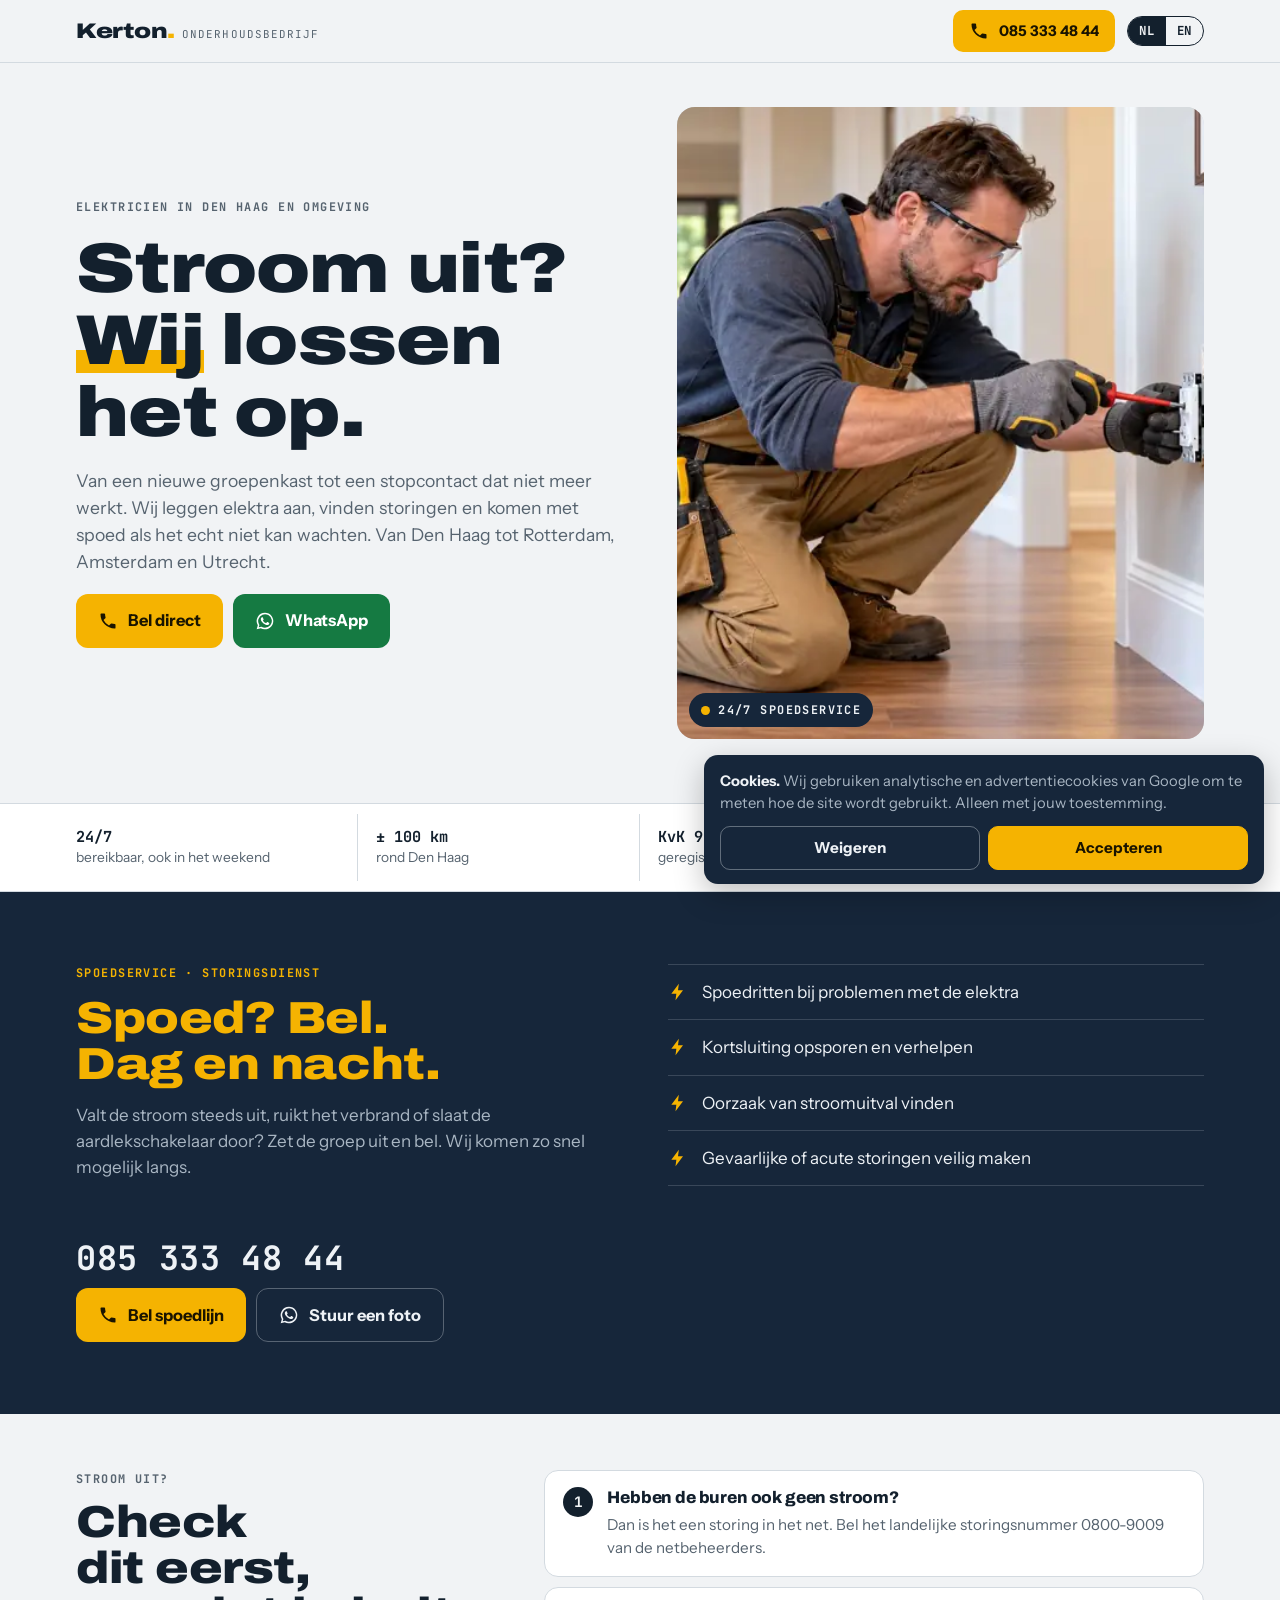
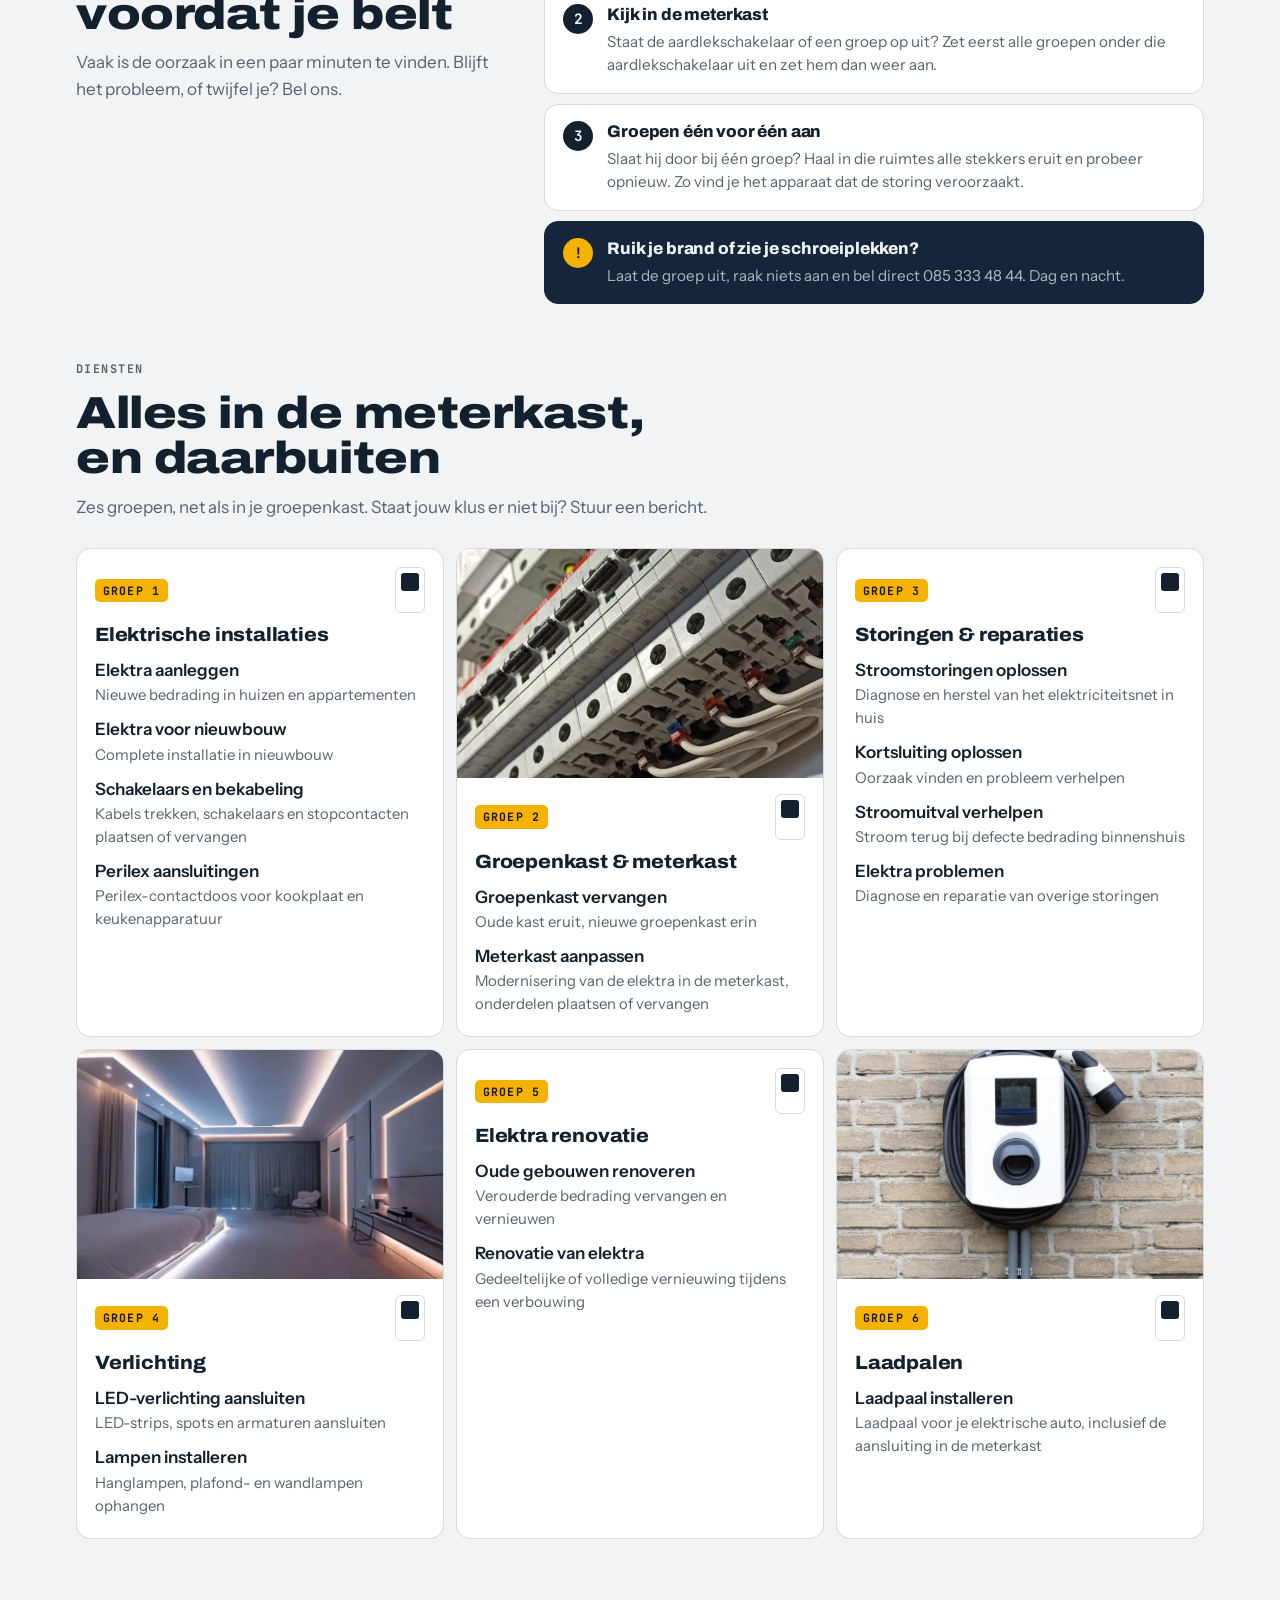
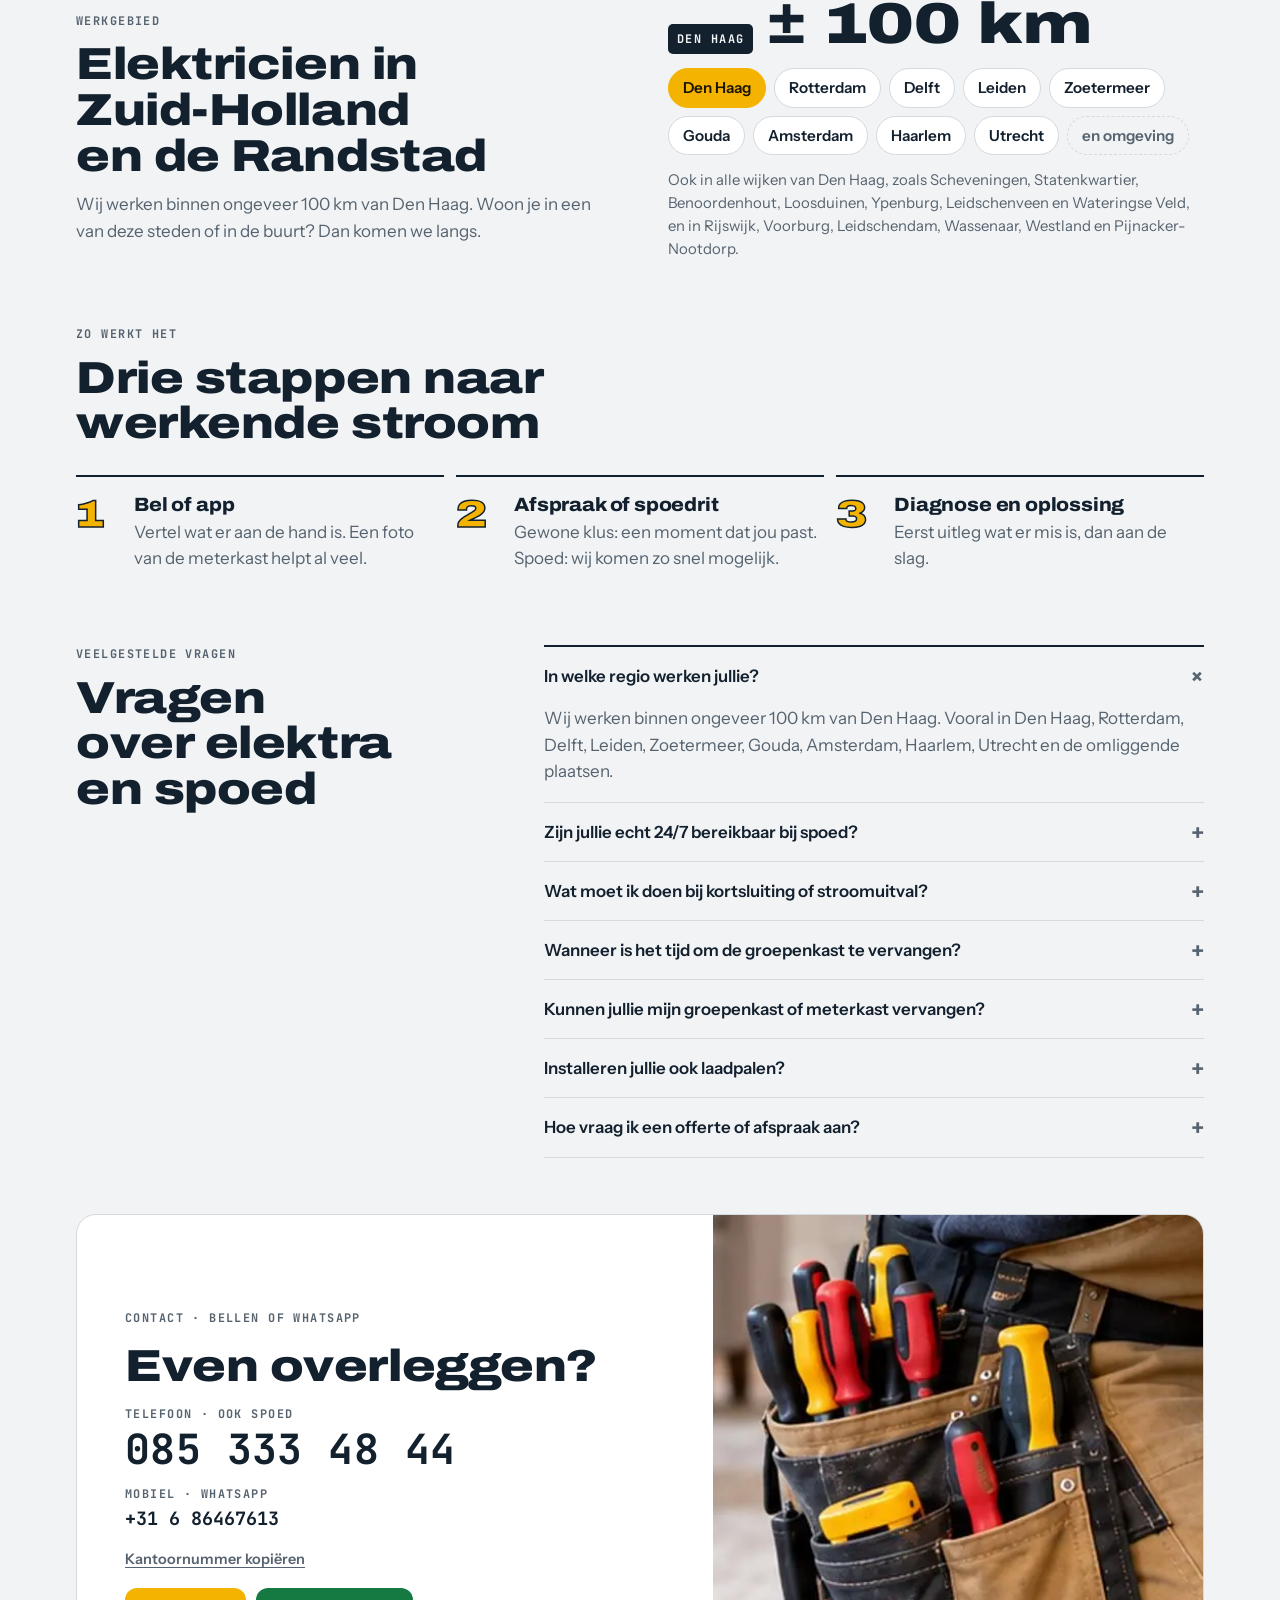
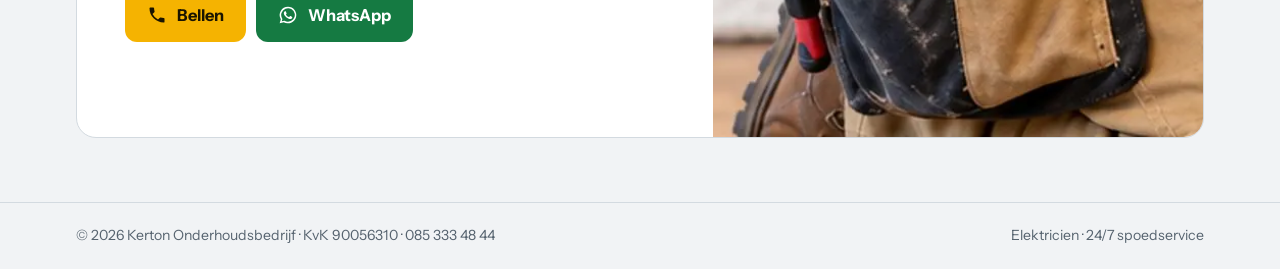
==== commit 31f6f8e4: "Add trust bar, power-outage self-check, Den Haag districts, groepenkast FAQ; WhatsApp prompt asks fo" ====
--- a/index.html
+++ b/index.html
@@ -10,7 +10,6 @@
 </script>
 <script async src="https://www.googletagmanager.com/gtag/js?id=G-FKY0PTZJH2"></script>
 <script>gtag('js',new Date());gtag('config','G-FKY0PTZJH2');</script>
-<script>(function(w,d,s,l,i){w[l]=w[l]||[];w[l].push({'gtm.start':new Date().getTime(),event:'gtm.js'});var f=d.getElementsByTagName(s)[0],j=d.createElement(s),dl=l!='dataLayer'?'&l='+l:'';j.async=true;j.src='https://www.googletagmanager.com/gtm.js?id='+i+dl;f.parentNode.insertBefore(j,f);})(window,document,'script','dataLayer','GTM-P2J825FN');</script>
 <meta name="viewport" content="width=device-width, initial-scale=1, viewport-fit=cover">
 <title>Elektricien Den Haag, Rotterdam &amp; Randstad · 24/7 spoed | Kerton</title>
 <meta name="description" content="Elektricien in Den Haag, Rotterdam, Delft, Leiden, Zoetermeer, Gouda, Amsterdam, Haarlem, Utrecht en omgeving. Groepenkast, storingen, verlichting, laadpalen. 24/7 spoed: 085 333 48 44.">
@@ -30,7 +29,7 @@
 <meta property="og:image:width" content="1400"><meta property="og:image:height" content="933">
 <meta name="twitter:card" content="summary_large_image">
 <link rel="preload" as="image" href="images/hero-800.webp" imagesrcset="images/hero-800.webp 800w, images/hero.webp 1400w" imagesizes="(min-width: 860px) 560px, 100vw">
-<script type="application/ld+json">{"@context": "https://schema.org", "@graph": [{"@type": "Electrician", "@id": "https://kertonelektra.nl/#business", "name": "Kerton Onderhoudsbedrijf", "alternateName": "Kerton Elektra", "url": "https://kertonelektra.nl/", "description": "Installaties, groepenkasten, storingen, verlichting en laadpalen. 24/7 spoedservice binnen ±100 km van Den Haag.", "telephone": "+31853334844", "image": "https://kertonelektra.nl/images/hero.jpg", "priceRange": "€€", "identifier": {"@type": "PropertyValue", "propertyID": "KvK", "value": "90056310"}, "address": {"@type": "PostalAddress", "addressLocality": "Den Haag", "addressRegion": "Zuid-Holland", "addressCountry": "NL"}, "openingHoursSpecification": {"@type": "OpeningHoursSpecification", "dayOfWeek": ["Monday", "Tuesday", "Wednesday", "Thursday", "Friday", "Saturday", "Sunday"], "opens": "00:00", "closes": "23:59"}, "areaServed": [{"@type": "City", "name": "Den Haag"}, {"@type": "City", "name": "Rotterdam"}, {"@type": "City", "name": "Delft"}, {"@type": "City", "name": "Leiden"}, {"@type": "City", "name": "Zoetermeer"}, {"@type": "City", "name": "Gouda"}, {"@type": "City", "name": "Amsterdam"}, {"@type": "City", "name": "Haarlem"}, {"@type": "City", "name": "Utrecht"}, {"@type": "GeoCircle", "geoMidpoint": {"@type": "GeoCoordinates", "latitude": 52.0705, "longitude": 4.3007}, "geoRadius": "100000"}], "contactPoint": [{"@type": "ContactPoint", "telephone": "+31853334844", "contactType": "emergency", "availableLanguage": ["nl", "en"], "hoursAvailable": {"@type": "OpeningHoursSpecification", "opens": "00:00", "closes": "23:59"}}, {"@type": "ContactPoint", "telephone": "+31686467613", "contactType": "customer service", "availableLanguage": ["nl", "en"]}], "knowsLanguage": ["nl", "en"], "hasOfferCatalog": {"@type": "OfferCatalog", "name": "Diensten", "itemListElement": [{"@type": "Offer", "itemOffered": {"@type": "Service", "name": "Elektra aanleggen"}}, {"@type": "Offer", "itemOffered": {"@type": "Service", "name": "Elektra voor nieuwbouw"}}, {"@type": "Offer", "itemOffered": {"@type": "Service", "name": "Schakelaars en bekabeling"}}, {"@type": "Offer", "itemOffered": {"@type": "Service", "name": "Perilex aansluitingen"}}, {"@type": "Offer", "itemOffered": {"@type": "Service", "name": "Groepenkast vervangen"}}, {"@type": "Offer", "itemOffered": {"@type": "Service", "name": "Meterkast aanpassen"}}, {"@type": "Offer", "itemOffered": {"@type": "Service", "name": "Stroomstoringen oplossen"}}, {"@type": "Offer", "itemOffered": {"@type": "Service", "name": "Kortsluiting oplossen"}}, {"@type": "Offer", "itemOffered": {"@type": "Service", "name": "Stroomuitval verhelpen"}}, {"@type": "Offer", "itemOffered": {"@type": "Service", "name": "LED-verlichting aansluiten"}}, {"@type": "Offer", "itemOffered": {"@type": "Service", "name": "Lampen installeren"}}, {"@type": "Offer", "itemOffered": {"@type": "Service", "name": "Elektra renovatie"}}, {"@type": "Offer", "itemOffered": {"@type": "Service", "name": "Laadpaal installeren"}}, {"@type": "Offer", "itemOffered": {"@type": "Service", "name": "24/7 spoed elektricien"}}]}}, {"@type": "WebPage", "@id": "https://kertonelektra.nl/", "url": "https://kertonelektra.nl/", "name": "Elektricien Den Haag, Rotterdam & Randstad · 24/7 spoed | Kerton", "inLanguage": "nl", "about": {"@id": "https://kertonelektra.nl/#business"}}, {"@type": "FAQPage", "@id": "https://kertonelektra.nl/#faq", "inLanguage": "nl", "mainEntity": [{"@type": "Question", "name": "In welke regio werken jullie?", "acceptedAnswer": {"@type": "Answer", "text": "Wij werken binnen ongeveer 100 km van Den Haag. Vooral in Den Haag, Rotterdam, Delft, Leiden, Zoetermeer, Gouda, Amsterdam, Haarlem, Utrecht en de omliggende plaatsen."}}, {"@type": "Question", "name": "Zijn jullie echt 24/7 bereikbaar bij spoed?", "acceptedAnswer": {"@type": "Answer", "text": "Ja. Bij stroomuitval, kortsluiting of een gevaarlijke situatie kun je dag en nacht bellen naar 085 333 48 44, ook in het weekend."}}, {"@type": "Question", "name": "Wat moet ik doen bij kortsluiting of stroomuitval?", "acceptedAnswer": {"@type": "Answer", "text": "Kijk in de meterkast of de aardlekschakelaar of een groep is uitgeschakeld. Schakelt hij direct weer uit, ruik je iets verbrands of zie je schade? Laat de groep uit, raak niets aan en bel ons."}}, {"@type": "Question", "name": "Kunnen jullie mijn groepenkast of meterkast vervangen?", "acceptedAnswer": {"@type": "Answer", "text": "Ja. Wij vervangen oude groepenkasten door een nieuwe kast en passen de elektra in de meterkast aan, bijvoorbeeld voor een inductiekookplaat, Perilex-aansluiting of laadpaal."}}, {"@type": "Question", "name": "Installeren jullie ook laadpalen?", "acceptedAnswer": {"@type": "Answer", "text": "Ja. Wij plaatsen de laadpaal en verzorgen de aansluiting in de meterkast."}}, {"@type": "Question", "name": "Hoe vraag ik een offerte of afspraak aan?", "acceptedAnswer": {"@type": "Answer", "text": "Bel 085 333 48 44 of stuur een WhatsApp naar +31 6 86467613. Een foto van de meterkast of het probleem helpt ons om snel in te schatten wat er nodig is."}}]}]}</script>
+<script type="application/ld+json">{"@context": "https://schema.org", "@graph": [{"@type": "Electrician", "@id": "https://kertonelektra.nl/#business", "name": "Kerton Onderhoudsbedrijf", "alternateName": "Kerton Elektra", "url": "https://kertonelektra.nl/", "description": "Installaties, groepenkasten, storingen, verlichting en laadpalen. 24/7 spoedservice binnen ±100 km van Den Haag.", "telephone": "+31853334844", "image": "https://kertonelektra.nl/images/hero.jpg", "priceRange": "€€", "identifier": {"@type": "PropertyValue", "propertyID": "KvK", "value": "90056310"}, "address": {"@type": "PostalAddress", "addressLocality": "Den Haag", "addressRegion": "Zuid-Holland", "addressCountry": "NL"}, "openingHoursSpecification": {"@type": "OpeningHoursSpecification", "dayOfWeek": ["Monday", "Tuesday", "Wednesday", "Thursday", "Friday", "Saturday", "Sunday"], "opens": "00:00", "closes": "23:59"}, "areaServed": [{"@type": "City", "name": "Den Haag"}, {"@type": "City", "name": "Rotterdam"}, {"@type": "City", "name": "Delft"}, {"@type": "City", "name": "Leiden"}, {"@type": "City", "name": "Zoetermeer"}, {"@type": "City", "name": "Gouda"}, {"@type": "City", "name": "Amsterdam"}, {"@type": "City", "name": "Haarlem"}, {"@type": "City", "name": "Utrecht"}, {"@type": "GeoCircle", "geoMidpoint": {"@type": "GeoCoordinates", "latitude": 52.0705, "longitude": 4.3007}, "geoRadius": "100000"}], "contactPoint": [{"@type": "ContactPoint", "telephone": "+31853334844", "contactType": "emergency", "availableLanguage": ["nl", "en"], "hoursAvailable": {"@type": "OpeningHoursSpecification", "opens": "00:00", "closes": "23:59"}}, {"@type": "ContactPoint", "telephone": "+31686467613", "contactType": "customer service", "availableLanguage": ["nl", "en"]}], "knowsLanguage": ["nl", "en"], "hasOfferCatalog": {"@type": "OfferCatalog", "name": "Diensten", "itemListElement": [{"@type": "Offer", "itemOffered": {"@type": "Service", "name": "Elektra aanleggen"}}, {"@type": "Offer", "itemOffered": {"@type": "Service", "name": "Elektra voor nieuwbouw"}}, {"@type": "Offer", "itemOffered": {"@type": "Service", "name": "Schakelaars en bekabeling"}}, {"@type": "Offer", "itemOffered": {"@type": "Service", "name": "Perilex aansluitingen"}}, {"@type": "Offer", "itemOffered": {"@type": "Service", "name": "Groepenkast vervangen"}}, {"@type": "Offer", "itemOffered": {"@type": "Service", "name": "Meterkast aanpassen"}}, {"@type": "Offer", "itemOffered": {"@type": "Service", "name": "Stroomstoringen oplossen"}}, {"@type": "Offer", "itemOffered": {"@type": "Service", "name": "Kortsluiting oplossen"}}, {"@type": "Offer", "itemOffered": {"@type": "Service", "name": "Stroomuitval verhelpen"}}, {"@type": "Offer", "itemOffered": {"@type": "Service", "name": "LED-verlichting aansluiten"}}, {"@type": "Offer", "itemOffered": {"@type": "Service", "name": "Lampen installeren"}}, {"@type": "Offer", "itemOffered": {"@type": "Service", "name": "Elektra renovatie"}}, {"@type": "Offer", "itemOffered": {"@type": "Service", "name": "Laadpaal installeren"}}, {"@type": "Offer", "itemOffered": {"@type": "Service", "name": "24/7 spoed elektricien"}}]}}, {"@type": "WebPage", "@id": "https://kertonelektra.nl/", "url": "https://kertonelektra.nl/", "name": "Elektricien Den Haag, Rotterdam & Randstad · 24/7 spoed | Kerton", "inLanguage": "nl", "about": {"@id": "https://kertonelektra.nl/#business"}}, {"@type": "FAQPage", "@id": "https://kertonelektra.nl/#faq", "inLanguage": "nl", "mainEntity": [{"@type": "Question", "name": "In welke regio werken jullie?", "acceptedAnswer": {"@type": "Answer", "text": "Wij werken binnen ongeveer 100 km van Den Haag. Vooral in Den Haag, Rotterdam, Delft, Leiden, Zoetermeer, Gouda, Amsterdam, Haarlem, Utrecht en de omliggende plaatsen."}}, {"@type": "Question", "name": "Zijn jullie echt 24/7 bereikbaar bij spoed?", "acceptedAnswer": {"@type": "Answer", "text": "Ja. Bij stroomuitval, kortsluiting of een gevaarlijke situatie kun je dag en nacht bellen naar 085 333 48 44, ook in het weekend."}}, {"@type": "Question", "name": "Wat moet ik doen bij kortsluiting of stroomuitval?", "acceptedAnswer": {"@type": "Answer", "text": "Kijk in de meterkast of de aardlekschakelaar of een groep is uitgeschakeld. Schakelt hij direct weer uit, ruik je iets verbrands of zie je schade? Laat de groep uit, raak niets aan en bel ons."}}, {"@type": "Question", "name": "Wanneer is het tijd om de groepenkast te vervangen?", "acceptedAnswer": {"@type": "Answer", "text": "Signalen zijn: de kast is ouder dan zo'n 25 jaar, er zitten nog schroefzekeringen in, er is geen of maar één aardlekschakelaar, groepen slaan regelmatig door, of je wilt een inductiekookplaat, laadpaal of warmtepomp aansluiten. Stuur een foto van je meterkast via WhatsApp, dan kijken we mee."}}, {"@type": "Question", "name": "Kunnen jullie mijn groepenkast of meterkast vervangen?", "acceptedAnswer": {"@type": "Answer", "text": "Ja. Wij vervangen oude groepenkasten door een nieuwe kast en passen de elektra in de meterkast aan, bijvoorbeeld voor een inductiekookplaat, Perilex-aansluiting of laadpaal."}}, {"@type": "Question", "name": "Installeren jullie ook laadpalen?", "acceptedAnswer": {"@type": "Answer", "text": "Ja. Wij plaatsen de laadpaal en verzorgen de aansluiting in de meterkast."}}, {"@type": "Question", "name": "Hoe vraag ik een offerte of afspraak aan?", "acceptedAnswer": {"@type": "Answer", "text": "Bel 085 333 48 44 of stuur een WhatsApp naar +31 6 86467613. Een foto van de meterkast of het probleem helpt ons om snel in te schatten wat er nodig is."}}]}]}</script>
 <link rel="icon" href="data:image/svg+xml,%3Csvg xmlns=%27http://www.w3.org/2000/svg%27 viewBox=%270 0 24 24%27%3E%3Crect width=%2724%27 height=%2724%27 rx=%275%27 fill=%27%2316263A%27/%3E%3Cpath d=%27M13 3 5 14h6l-1 7 8-11h-6z%27 fill=%27%23F5B301%27/%3E%3C/svg%3E">
 <link rel="preconnect" href="https://fonts.googleapis.com">
 <link rel="preconnect" href="https://fonts.gstatic.com" crossorigin>
@@ -38,7 +37,6 @@
 <link rel="stylesheet" href="assets/site.css">
 </head>
 <body>
-<noscript><iframe src="https://www.googletagmanager.com/ns.html?id=GTM-P2J825FN" height="0" width="0" style="display:none;visibility:hidden"></iframe></noscript>
 
 <div data-lang="nl" id="app">
 <svg aria-hidden="true" height="0" style="position:absolute" width="0">
@@ -68,10 +66,18 @@
 <p class="lede"><span>Van een nieuwe groepenkast tot een stopcontact dat niet meer werkt. Wij leggen elektra aan, vinden storingen en komen met spoed als het echt niet kan wachten. Van Den Haag tot Rotterdam, Amsterdam en Utrecht.</span></p>
 <div class="ctas">
 <a class="btn btn-volt" href="tel:+31853334844"><svg><use href="#i-phone"></use></svg><span>Bel direct</span></a>
-<a class="btn btn-wa wa-link" href="https://wa.me/31686467613?text=Hallo%2C%20ik%20heb%20een%20vraag%20over%20elektra%3A" rel="noopener" target="_blank"><svg><use href="#i-wa"></use></svg>WhatsApp</a>
-</div>
-</div>
-</div>
+<a class="btn btn-wa wa-link" href="https://wa.me/31686467613?text=Hallo%2C%20ik%20heb%20een%20vraag%20over%20elektra.%20Ik%20stuur%20een%20foto%20mee%3A" rel="noopener" target="_blank"><svg><use href="#i-wa"></use></svg>WhatsApp</a>
+</div>
+</div>
+</div>
+</section>
+<section aria-label="Kerton" class="trust">
+<ul class="wrap trust-list">
+<li><b>24/7</b><span>bereikbaar, ook in het weekend</span></li>
+<li><b>± 100 km</b><span>rond Den Haag</span></li>
+<li><b>KvK 90056310</b><span>geregistreerd bedrijf</span></li>
+<li><b>Foto via WhatsApp</b><span>wij denken vooraf mee</span></li>
+</ul>
 </section>
 <section class="spoed" id="spoed">
 <div class="wrap">
@@ -90,9 +96,24 @@
 <p class="spoed-num">085 333 48 44</p>
 <div class="ctas">
 <a class="btn btn-volt" href="tel:+31853334844"><svg><use href="#i-phone"></use></svg><span>Bel spoedlijn</span></a>
-<a class="btn btn-ghost wa-link" href="https://wa.me/31686467613?text=Hallo%2C%20ik%20heb%20een%20vraag%20over%20elektra%3A" rel="noopener" target="_blank"><svg><use href="#i-wa"></use></svg><span>Stuur een foto</span></a>
-</div>
-</div>
+<a class="btn btn-ghost wa-link" href="https://wa.me/31686467613?text=Hallo%2C%20ik%20heb%20een%20vraag%20over%20elektra.%20Ik%20stuur%20een%20foto%20mee%3A" rel="noopener" target="_blank"><svg><use href="#i-wa"></use></svg><span>Stuur een foto</span></a>
+</div>
+</div>
+</div>
+</section>
+<section class="check" id="stroom-uit">
+<div class="wrap check-grid">
+<div class="sec-head">
+<p class="label"><span>Stroom uit?</span></p>
+<h2><span>Check dit eerst, voordat je belt</span></h2>
+<p><span>Vaak is de oorzaak in een paar minuten te vinden. Blijft het probleem, of twijfel je? Bel ons.</span></p>
+</div>
+<ol class="check-steps">
+<li><h3><span>Hebben de buren ook geen stroom?</span></h3><p><span>Dan is het een storing in het net. Bel het landelijke storingsnummer 0800-9009 van de netbeheerders.</span></p></li>
+<li><h3><span>Kijk in de meterkast</span></h3><p><span>Staat de aardlekschakelaar of een groep op uit? Zet eerst alle groepen onder die aardlekschakelaar uit en zet hem dan weer aan.</span></p></li>
+<li><h3><span>Groepen één voor één aan</span></h3><p><span>Slaat hij door bij één groep? Haal in die ruimtes alle stekkers eruit en probeer opnieuw. Zo vind je het apparaat dat de storing veroorzaakt.</span></p></li>
+<li class="warn"><h3><span>Ruik je brand of zie je schroeiplekken?</span></h3><p><span>Laat de groep uit, raak niets aan en bel direct 085 333 48 44. Dag en nacht.</span></p></li>
+</ol>
 </div>
 </section>
 <section class="services" id="diensten">
@@ -170,6 +191,7 @@
 <div class="area-list">
 <p class="radius"><span class="label">Den Haag</span><b>± 100 km</b></p>
 <ul class="cities"><li>Den Haag</li><li>Rotterdam</li><li>Delft</li><li>Leiden</li><li>Zoetermeer</li><li>Gouda</li><li>Amsterdam</li><li>Haarlem</li><li>Utrecht</li><li class="more"><span>en omgeving</span></li></ul>
+<p class="near"><span>Ook in alle wijken van Den Haag, zoals Scheveningen, Statenkwartier, Benoordenhout, Loosduinen, Ypenburg, Leidschenveen en Wateringse Veld, en in Rijswijk, Voorburg, Leidschendam, Wassenaar, Westland en Pijnacker-Nootdorp.</span></p>
 </div>
 </div>
 </section>
@@ -204,6 +226,10 @@
 <details class="qa">
 <summary><span>Wat moet ik doen bij kortsluiting of stroomuitval?</span></summary>
 <p><span>Kijk in de meterkast of de aardlekschakelaar of een groep is uitgeschakeld. Schakelt hij direct weer uit, ruik je iets verbrands of zie je schade? Laat de groep uit, raak niets aan en bel ons.</span></p>
+</details>
+<details class="qa">
+<summary><span>Wanneer is het tijd om de groepenkast te vervangen?</span></summary>
+<p><span>Signalen zijn: de kast is ouder dan zo'n 25 jaar, er zitten nog schroefzekeringen in, er is geen of maar één aardlekschakelaar, groepen slaan regelmatig door, of je wilt een inductiekookplaat, laadpaal of warmtepomp aansluiten. Stuur een foto van je meterkast via WhatsApp, dan kijken we mee.</span></p>
 </details>
 <details class="qa">
 <summary><span>Kunnen jullie mijn groepenkast of meterkast vervangen?</span></summary>
@@ -234,7 +260,7 @@
 <button class="copy" id="copy" type="button"><span>Kantoornummer kopiëren</span></button>
 <div class="ctas">
 <a class="btn btn-volt" href="tel:+31853334844"><svg><use href="#i-phone"></use></svg><span>Bellen</span></a>
-<a class="btn btn-wa wa-link" href="https://wa.me/31686467613?text=Hallo%2C%20ik%20heb%20een%20vraag%20over%20elektra%3A" rel="noopener" target="_blank"><svg><use href="#i-wa"></use></svg>WhatsApp</a>
+<a class="btn btn-wa wa-link" href="https://wa.me/31686467613?text=Hallo%2C%20ik%20heb%20een%20vraag%20over%20elektra.%20Ik%20stuur%20een%20foto%20mee%3A" rel="noopener" target="_blank"><svg><use href="#i-wa"></use></svg>WhatsApp</a>
 </div>
 </div>
 <div class="contact-photo"><img alt="Gereedschapsriem met schroevendraaiers" height="512" loading="lazy" src="images/tools.webp" width="480"/></div>
@@ -250,7 +276,7 @@
 </footer>
 <nav aria-label="Contact" class="callbar">
 <a class="btn btn-volt" href="tel:+31853334844"><svg><use href="#i-phone"></use></svg><span>Bel spoed</span></a>
-<a class="btn btn-wa wa-link" href="https://wa.me/31686467613?text=Hallo%2C%20ik%20heb%20een%20vraag%20over%20elektra%3A" rel="noopener" target="_blank"><svg><use href="#i-wa"></use></svg>WhatsApp</a>
+<a class="btn btn-wa wa-link" href="https://wa.me/31686467613?text=Hallo%2C%20ik%20heb%20een%20vraag%20over%20elektra.%20Ik%20stuur%20een%20foto%20mee%3A" rel="noopener" target="_blank"><svg><use href="#i-wa"></use></svg>WhatsApp</a>
 </nav>
 </div>
 <script>(function(){document.getElementById('yr').textContent=new Date().getFullYear();var c=document.getElementById('copy');if(!c)return;c.addEventListener('click',function(){var lbl=c.innerHTML;function done(){c.textContent='Gekopieerd';setTimeout(function(){c.innerHTML=lbl},1600)}function sel(){var r=document.createRange();r.selectNodeContents(document.getElementById('num'));var w=getSelection();w.removeAllRanges();w.addRange(r)}try{navigator.clipboard.writeText('+31853334844').then(done,sel)}catch(e){sel()}})})();</script>
--- a/assets/site.css
+++ b/assets/site.css
@@ -146,6 +146,26 @@
 .cities li:first-child{border-color:var(--volt);background:var(--volt);color:var(--volt-ink)}
 .cities li.more{border-style:dashed;color:var(--muted);background:transparent}
 @media (min-width:860px){.area-grid{grid-template-columns:1fr 1fr;gap:56px;align-items:center}.area-grid .sec-head{margin-bottom:0}}
+/* trust bar */
+.trust{border-block:1px solid var(--line);background:var(--surface)}
+.trust-list{list-style:none;margin:0 auto;display:grid;grid-template-columns:1fr 1fr;gap:0;padding-block:6px}
+.trust-list li{display:grid;gap:2px;padding:12px 10px 12px 0;min-width:0}
+.trust-list b{font:700 .95rem/1.2 var(--f-mono);font-variant-numeric:tabular-nums}
+.trust-list span{color:var(--muted);font-size:.86rem;line-height:1.35}
+@media (min-width:860px){.trust-list{grid-template-columns:repeat(4,1fr);padding-block:10px}.trust-list li{padding:14px 18px 14px 0;border-right:1px solid var(--line)}.trust-list li:last-child{border-right:0}.trust-list li+li{padding-left:18px}}
+/* self-check */
+.check{padding-block:56px 0}
+.check-grid{display:grid;gap:8px}
+.check-steps{list-style:none;margin:0;padding:0;display:grid;gap:10px;counter-reset:c;min-width:0}
+.check-steps li{counter-increment:c;display:grid;grid-template-columns:auto 1fr;gap:4px 14px;background:var(--surface);border:1px solid var(--line);border-radius:14px;padding:16px 18px}
+.check-steps li::before{content:counter(c);grid-row:span 2;width:30px;height:30px;border-radius:50%;display:grid;place-items:center;background:var(--ink);color:var(--bg);font:700 .9rem/1 var(--f-mono)}
+.check-steps h3{font-size:1.05rem;font-stretch:100%;line-height:1.3;align-self:center}
+.check-steps p{color:var(--muted);font-size:.95rem;min-width:0}
+.check-steps li.warn{background:var(--panel);border-color:var(--panel);color:var(--panel-ink)}
+.check-steps li.warn::before{content:"!";background:var(--volt);color:var(--volt-ink)}
+.check-steps li.warn p{color:var(--panel-muted)}
+@media (min-width:860px){.check-grid{grid-template-columns:1fr 1.6fr;gap:56px;align-items:start}}
+.near{color:var(--muted);font-size:.93rem;max-width:60ch}
 /* faq */
 .faq{padding-block:0 56px}
 .faq-grid{display:grid;gap:8px}
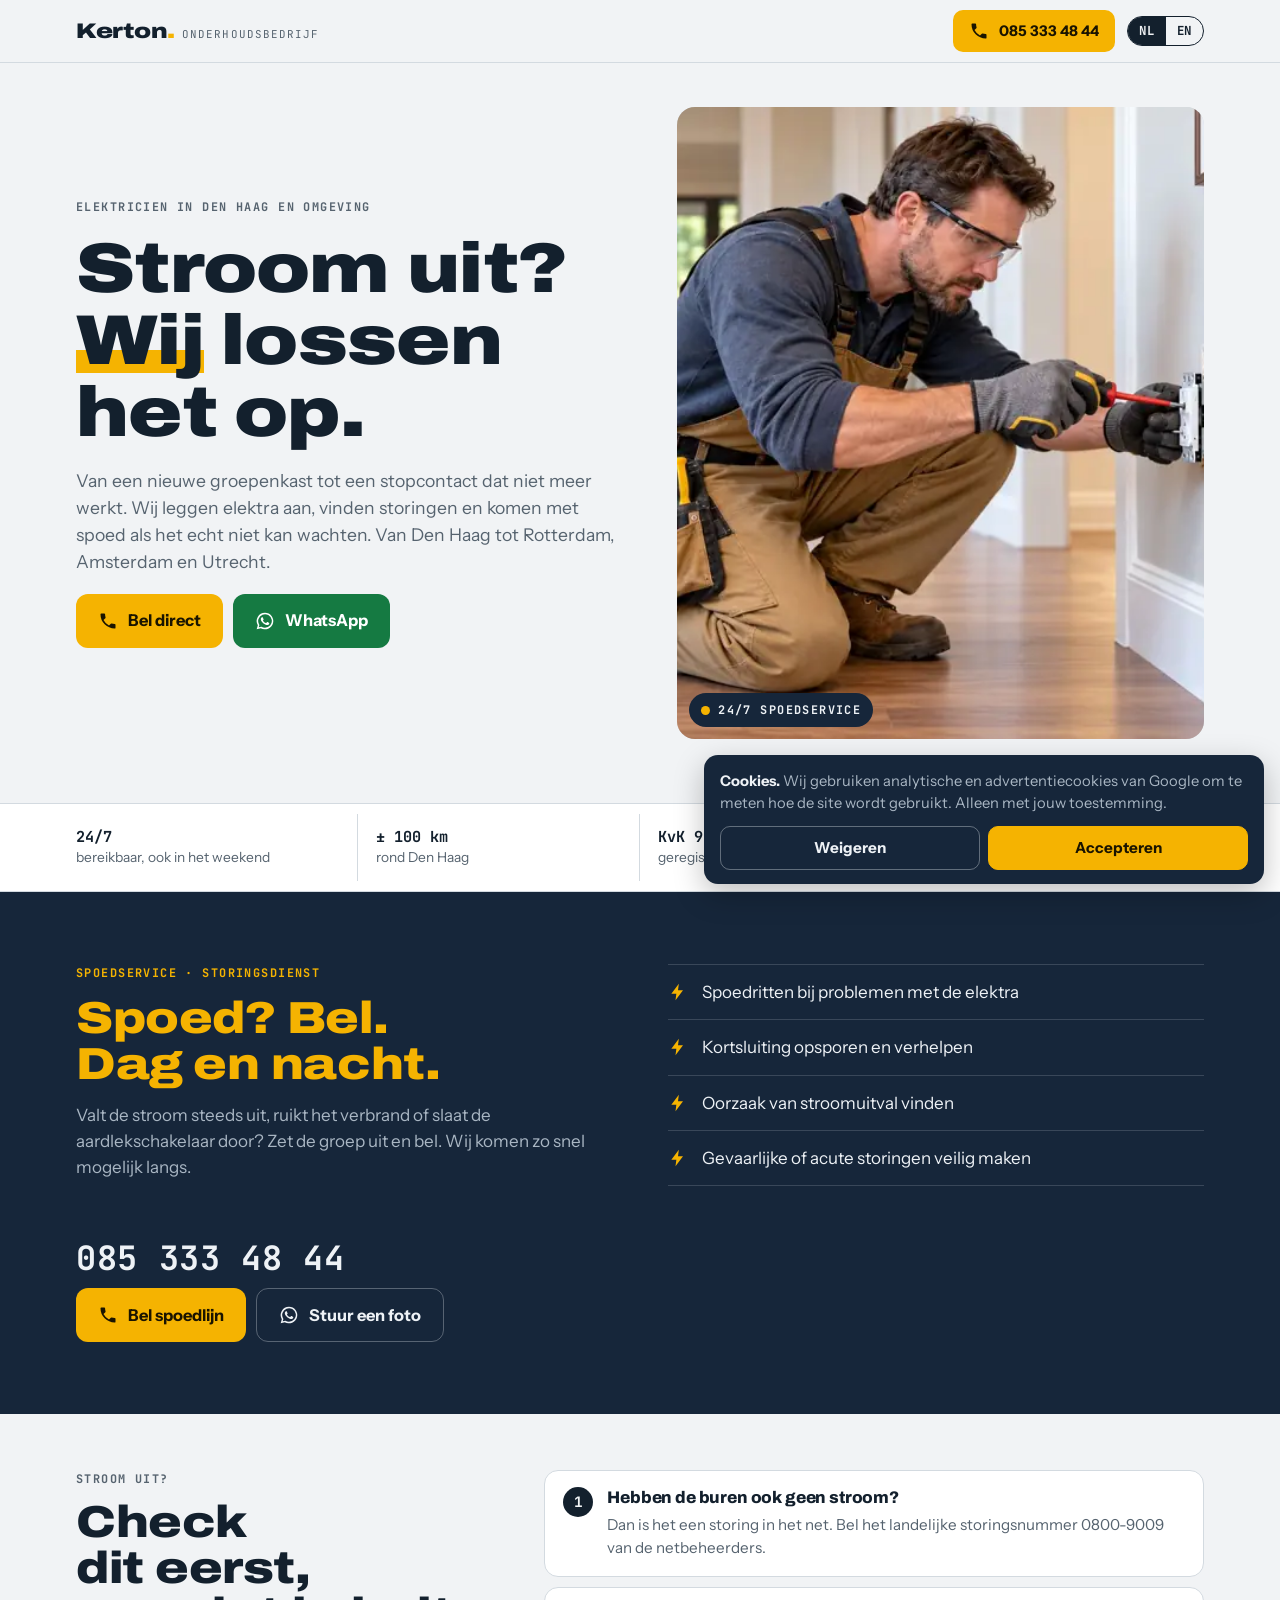
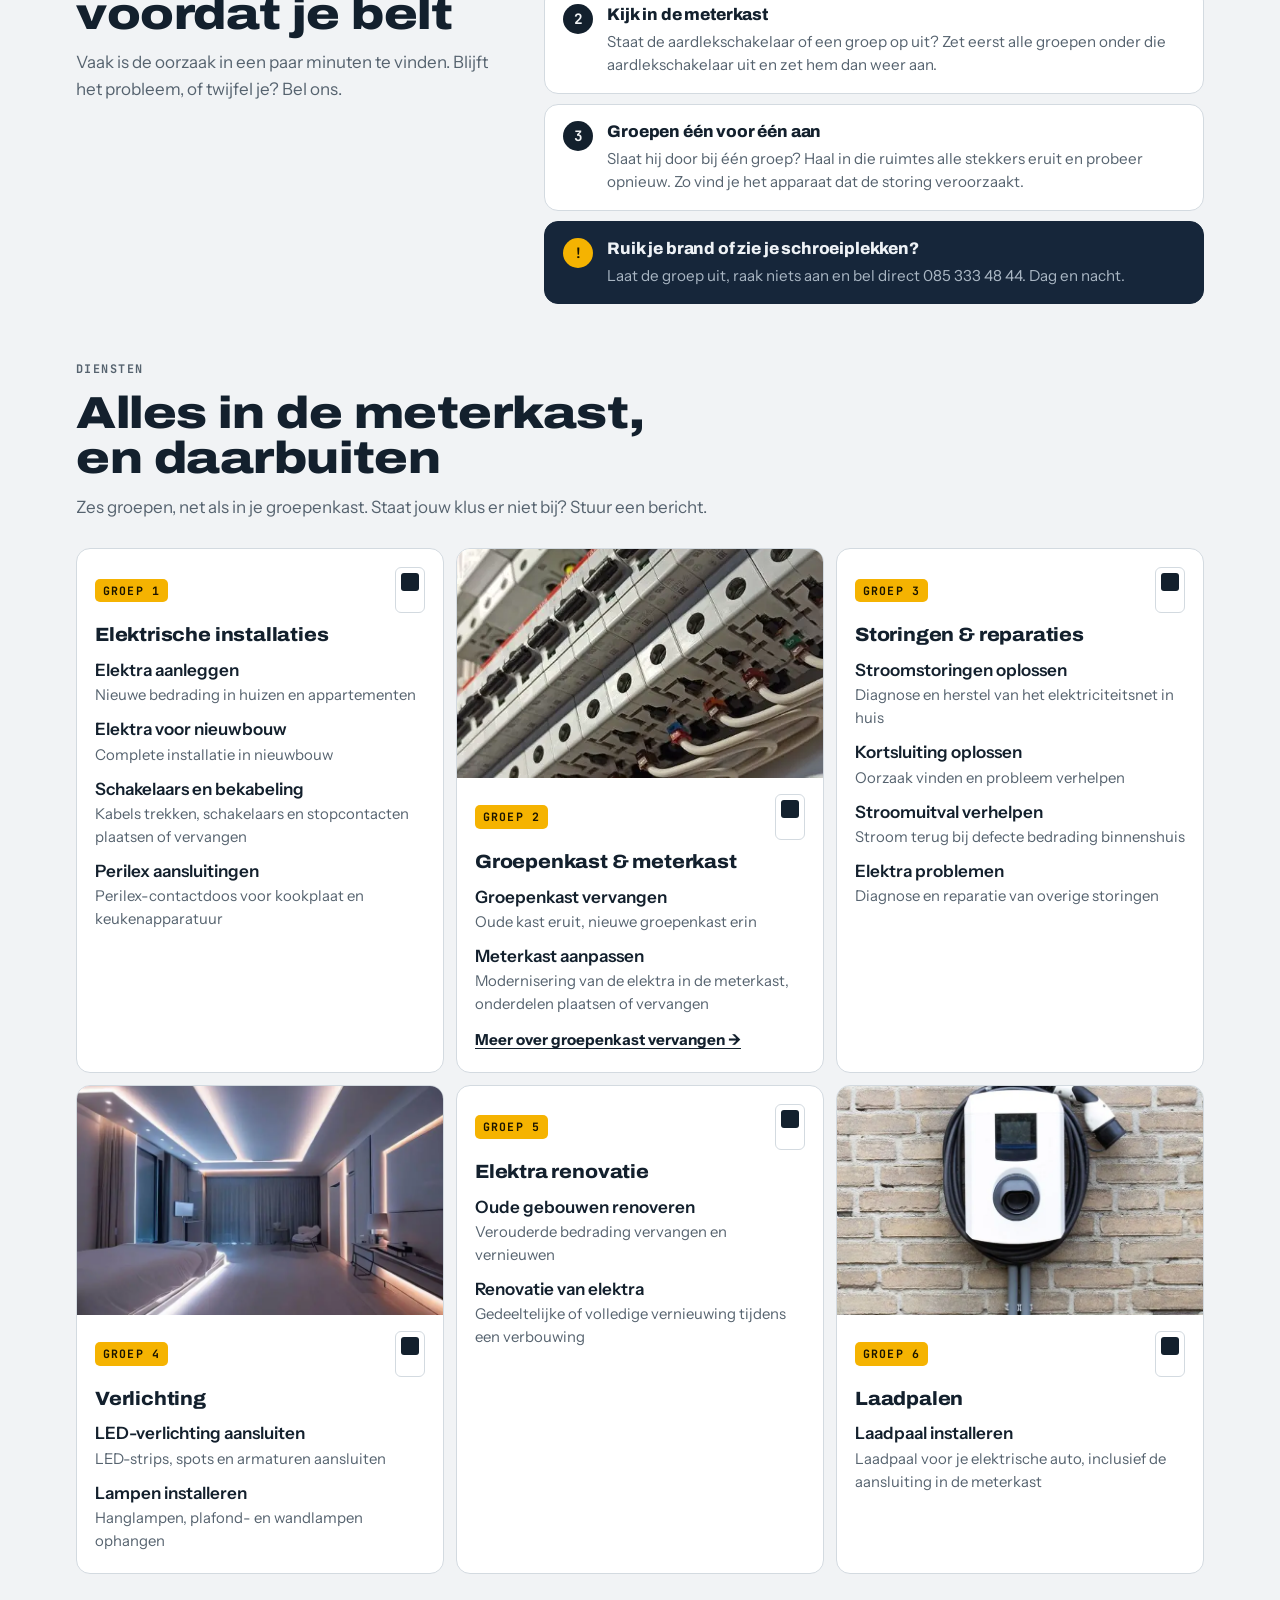
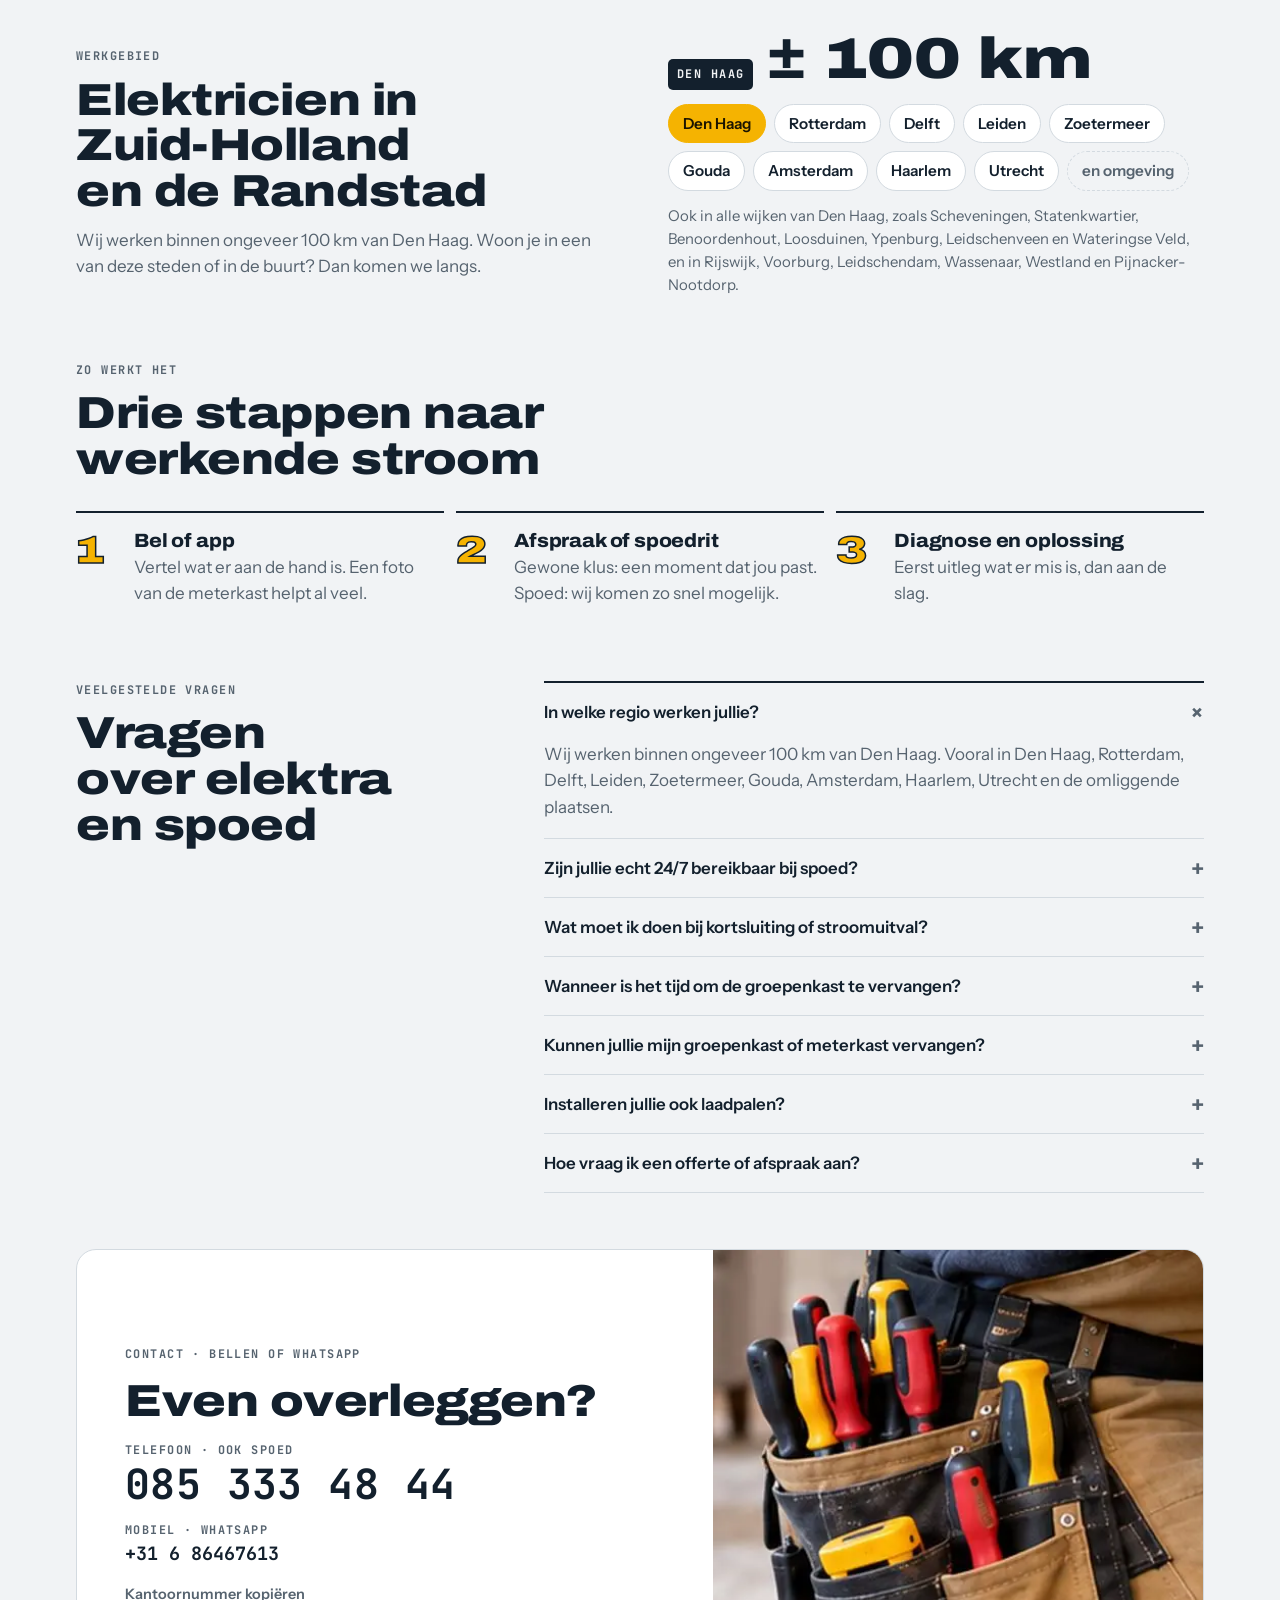
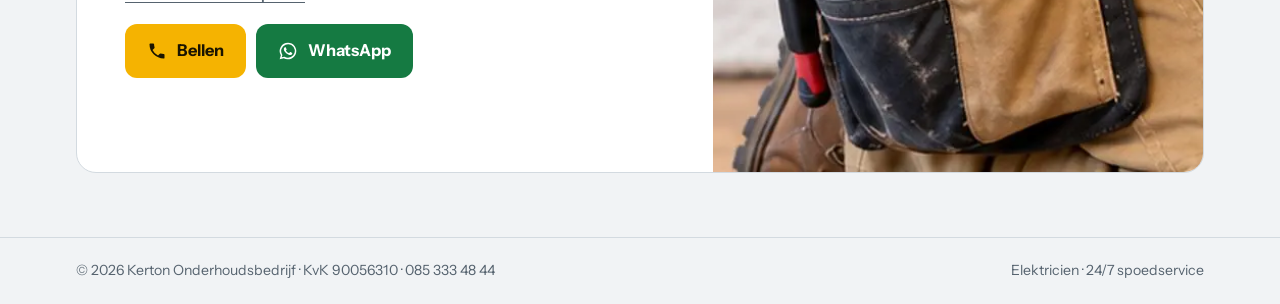
==== commit 84e08066: "Link homepage service card to groepenkast page (NL + EN) Co-Authored-By: Claude Opus 5.5 <noreply@an" ====
--- a/index.html
+++ b/index.html
@@ -142,6 +142,7 @@
 <li><b>Groepenkast vervangen</b><span>Oude kast eruit, nieuwe groepenkast erin</span></li>
 <li><b>Meterkast aanpassen</b><span>Modernisering van de elektra in de meterkast, onderdelen plaatsen of vervangen</span></li>
 </ul>
+<a class="more-link" href="/groepenkast-vervangen/">Meer over groepenkast vervangen →</a>
 </article>
 <article class="groep">
 <div class="groep-top"><span class="tag"><span>Groep 3</span></span><span aria-hidden="true" class="switch"></span></div>
--- a/assets/site.css
+++ b/assets/site.css
@@ -212,3 +212,25 @@
 .cookie button{min-height:44px;border-radius:10px;font:700 .95rem/1 var(--f-body);cursor:pointer;border:1.5px solid color-mix(in srgb,var(--panel-ink) 35%,transparent);background:transparent;color:var(--panel-ink)}
 .cookie button.ok{background:var(--volt);color:var(--volt-ink);border-color:var(--volt)}
 @media (min-width:860px){.cookie{bottom:16px;right:16px;left:auto;margin:0}}
+
+/* service pages */
+.crumbs{display:flex;flex-wrap:wrap;gap:8px;align-items:center;padding-block:14px 0;font-size:.85rem;color:var(--muted)}
+.crumbs a{color:var(--muted)}
+.sign-grid{list-style:none;margin:0;padding:0;display:grid;gap:10px;grid-template-columns:1fr}
+@media (min-width:620px){.sign-grid{grid-template-columns:1fr 1fr}}
+@media (min-width:1000px){.sign-grid{grid-template-columns:repeat(3,1fr)}}
+.sign-grid li{background:var(--surface);border:1px solid var(--line);border-left:4px solid var(--volt);border-radius:10px;padding:14px 16px;display:grid;gap:4px;min-width:0}
+.sign-grid b{font-weight:700}
+.sign-grid span{color:var(--muted);font-size:.95rem}
+.signs{padding-block:8px 56px}
+@media (min-width:860px){.steps-4 ol{grid-template-columns:repeat(4,1fr)}}
+.price{padding-block:0 56px}
+.price-grid{display:grid;gap:8px}
+.price-box{background:var(--surface);border:1px solid var(--line);border-radius:14px;padding:20px;display:grid;gap:14px;min-width:0}
+.price-box ul{margin:0;padding-left:1.1em;display:grid;gap:6px}
+.price-box p{font-weight:600}
+@media (min-width:860px){.price-grid{grid-template-columns:1fr 1.6fr;gap:56px;align-items:start}}
+.near-dark{color:var(--panel-muted);font-size:.93rem}
+.back{padding-block:28px 48px}
+.back a{font-weight:600}
+.more-link{font-weight:700;font-size:.95rem;color:var(--ink);text-underline-offset:3px}
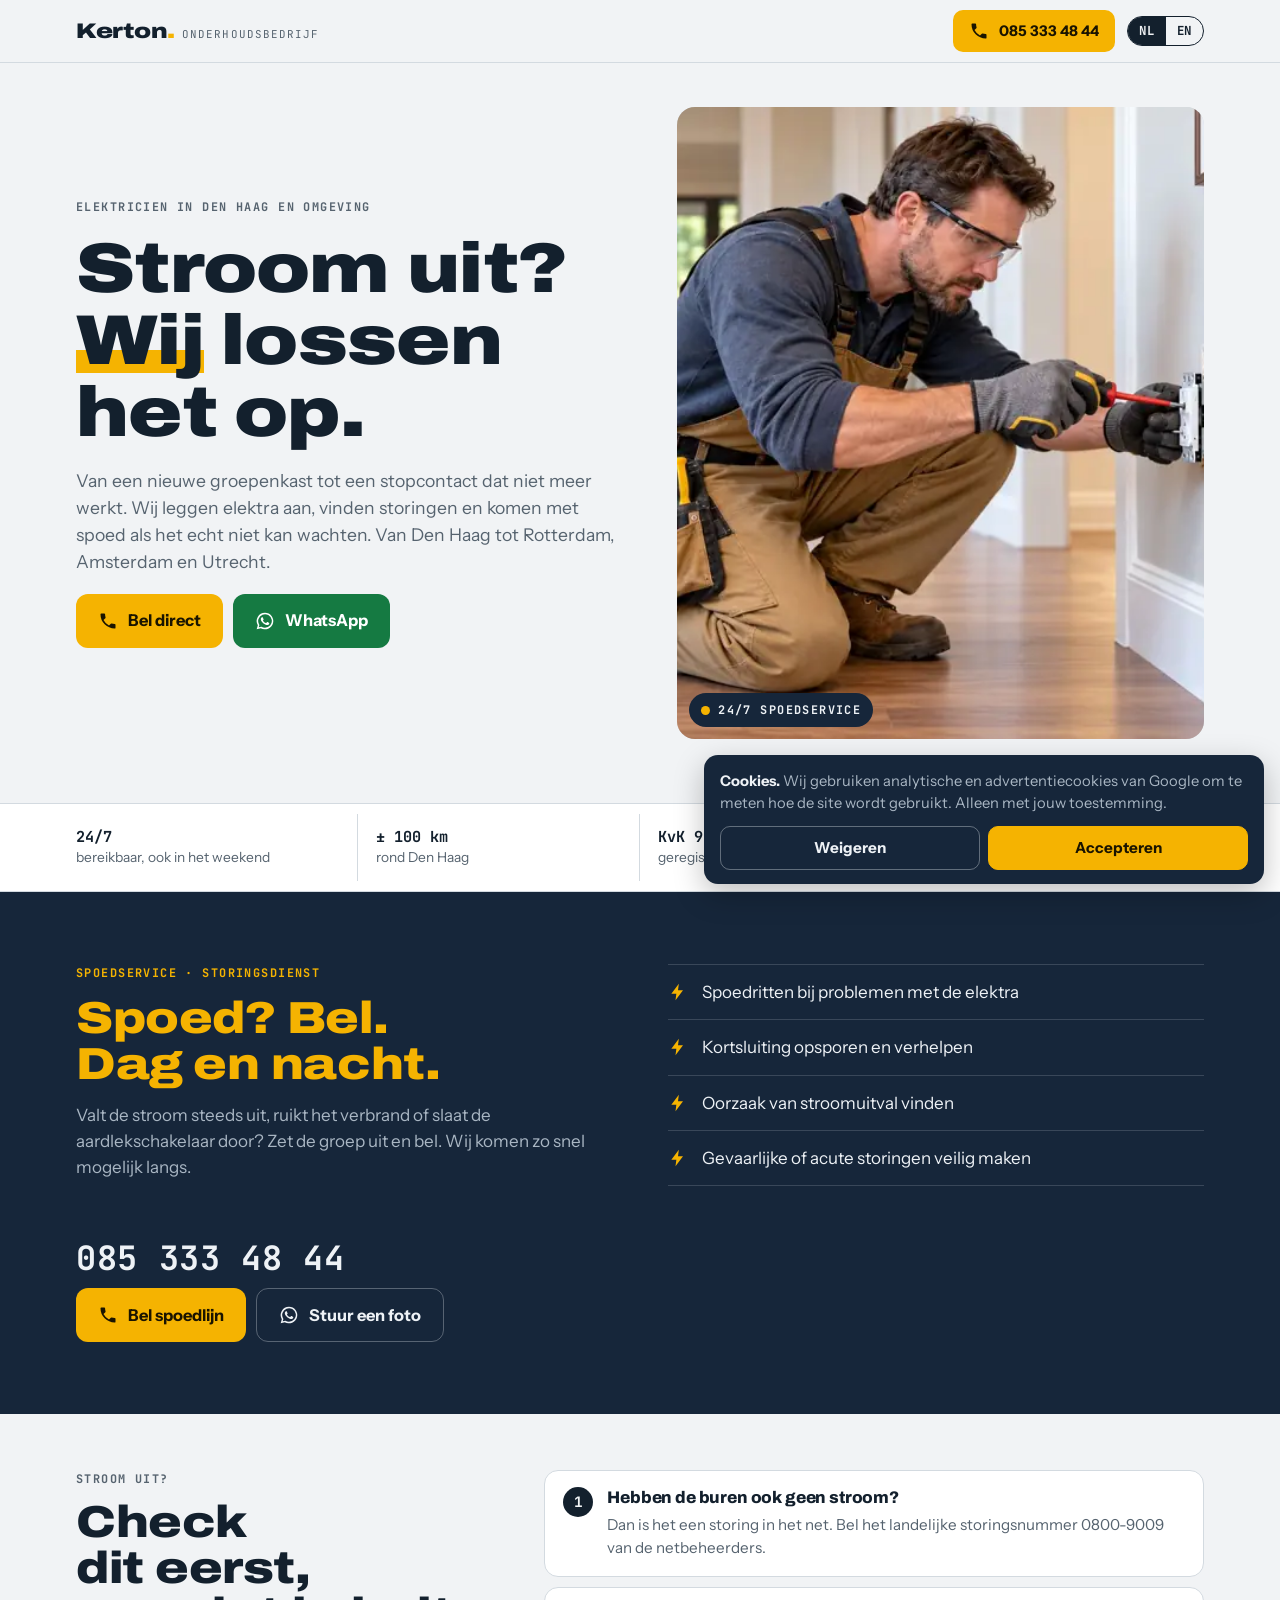
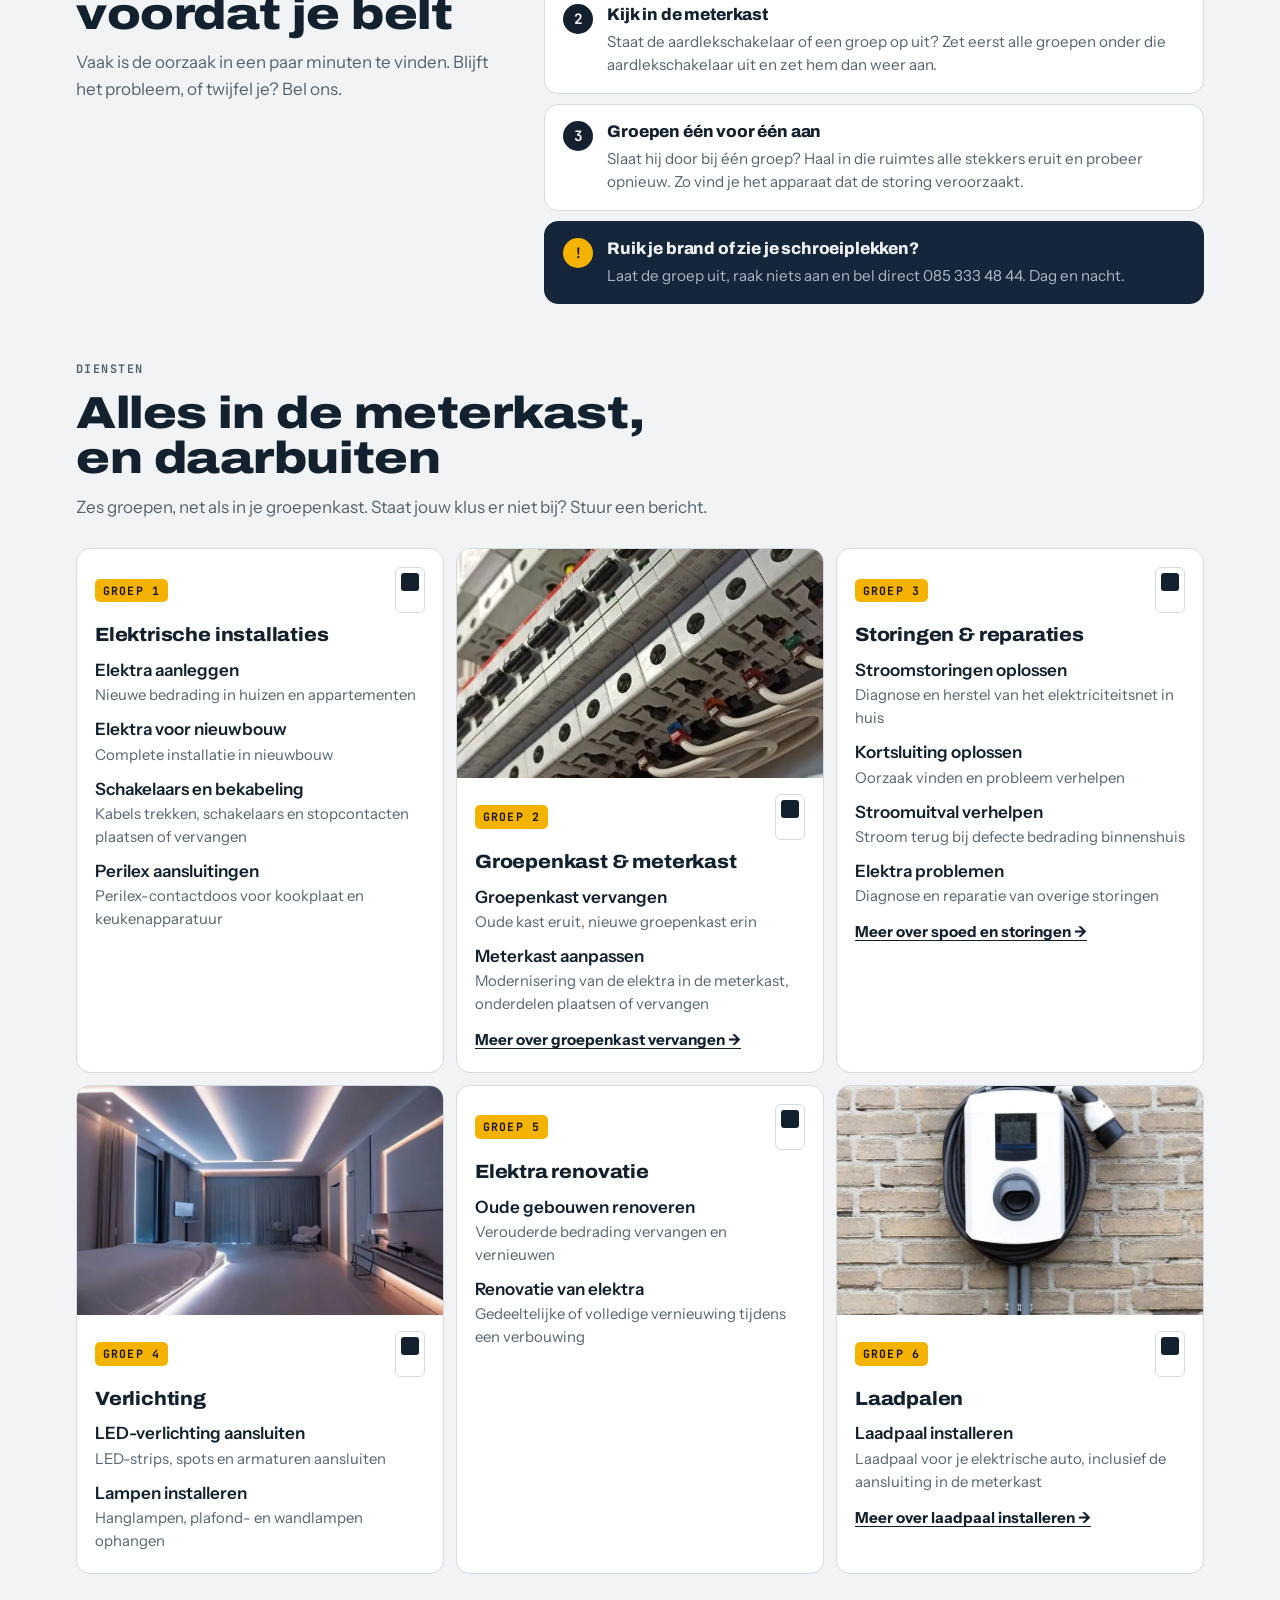
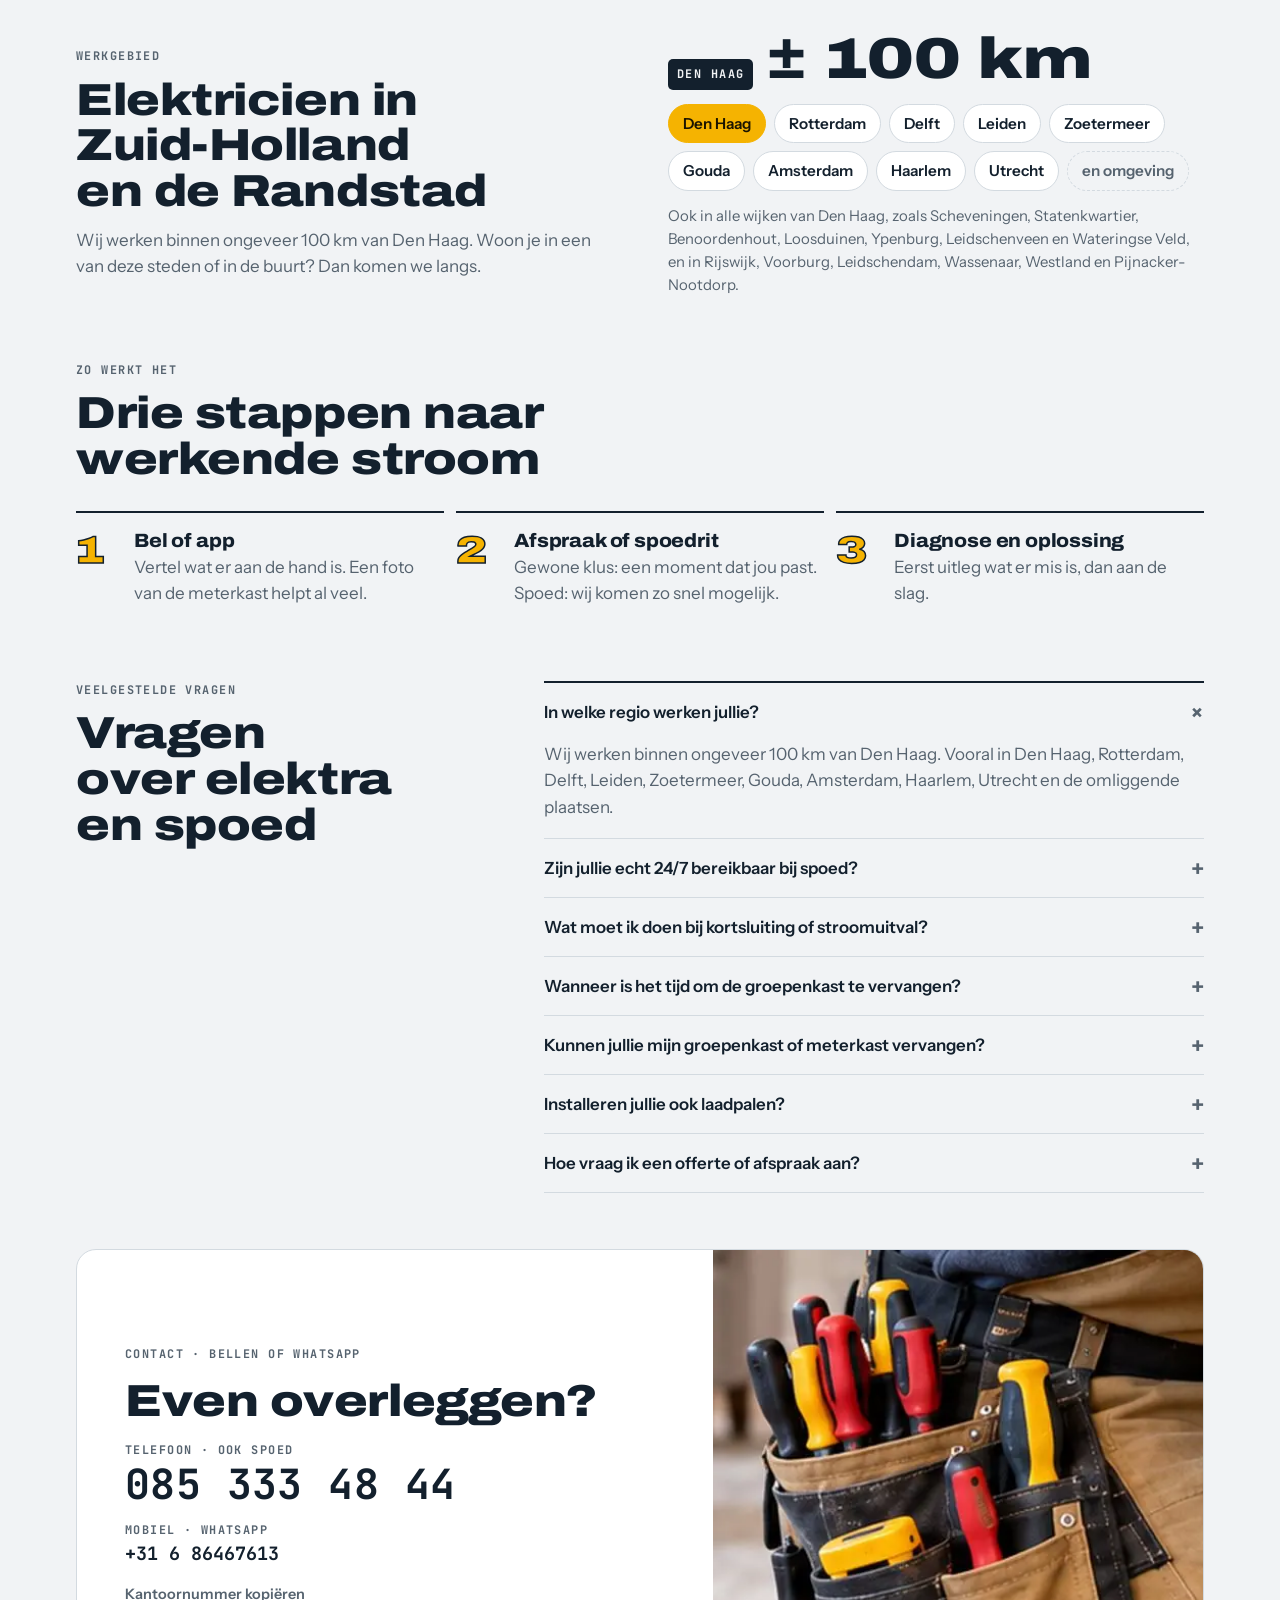
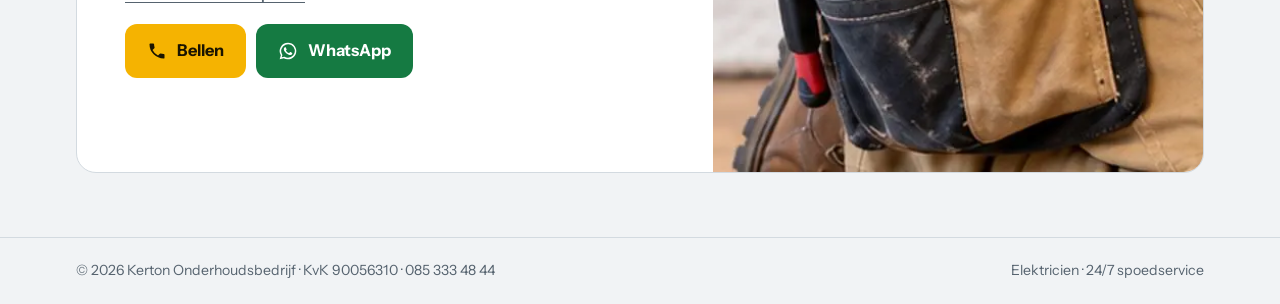
==== commit cb358178: "Link homepage service cards to spoed and laadpaal pages (NL + EN) Co-Authored-By: Claude Opus 5.5 <n" ====
--- a/index.html
+++ b/index.html
@@ -153,6 +153,7 @@
 <li><b>Stroomuitval verhelpen</b><span>Stroom terug bij defecte bedrading binnenshuis</span></li>
 <li><b>Elektra problemen</b><span>Diagnose en reparatie van overige storingen</span></li>
 </ul>
+<a class="more-link" href="/spoed-elektricien/">Meer over spoed en storingen →</a>
 </article>
 <article class="groep">
 <div class="groep-photo"><img alt="Slaapkamer met indirecte LED-verlichting" height="900" loading="lazy" src="images/led.webp" width="900"/></div>
@@ -178,6 +179,7 @@
 <ul>
 <li><b>Laadpaal installeren</b><span>Laadpaal voor je elektrische auto, inclusief de aansluiting in de meterkast</span></li>
 </ul>
+<a class="more-link" href="/laadpaal-installeren/">Meer over laadpaal installeren →</a>
 </article>
 </div>
 </div>
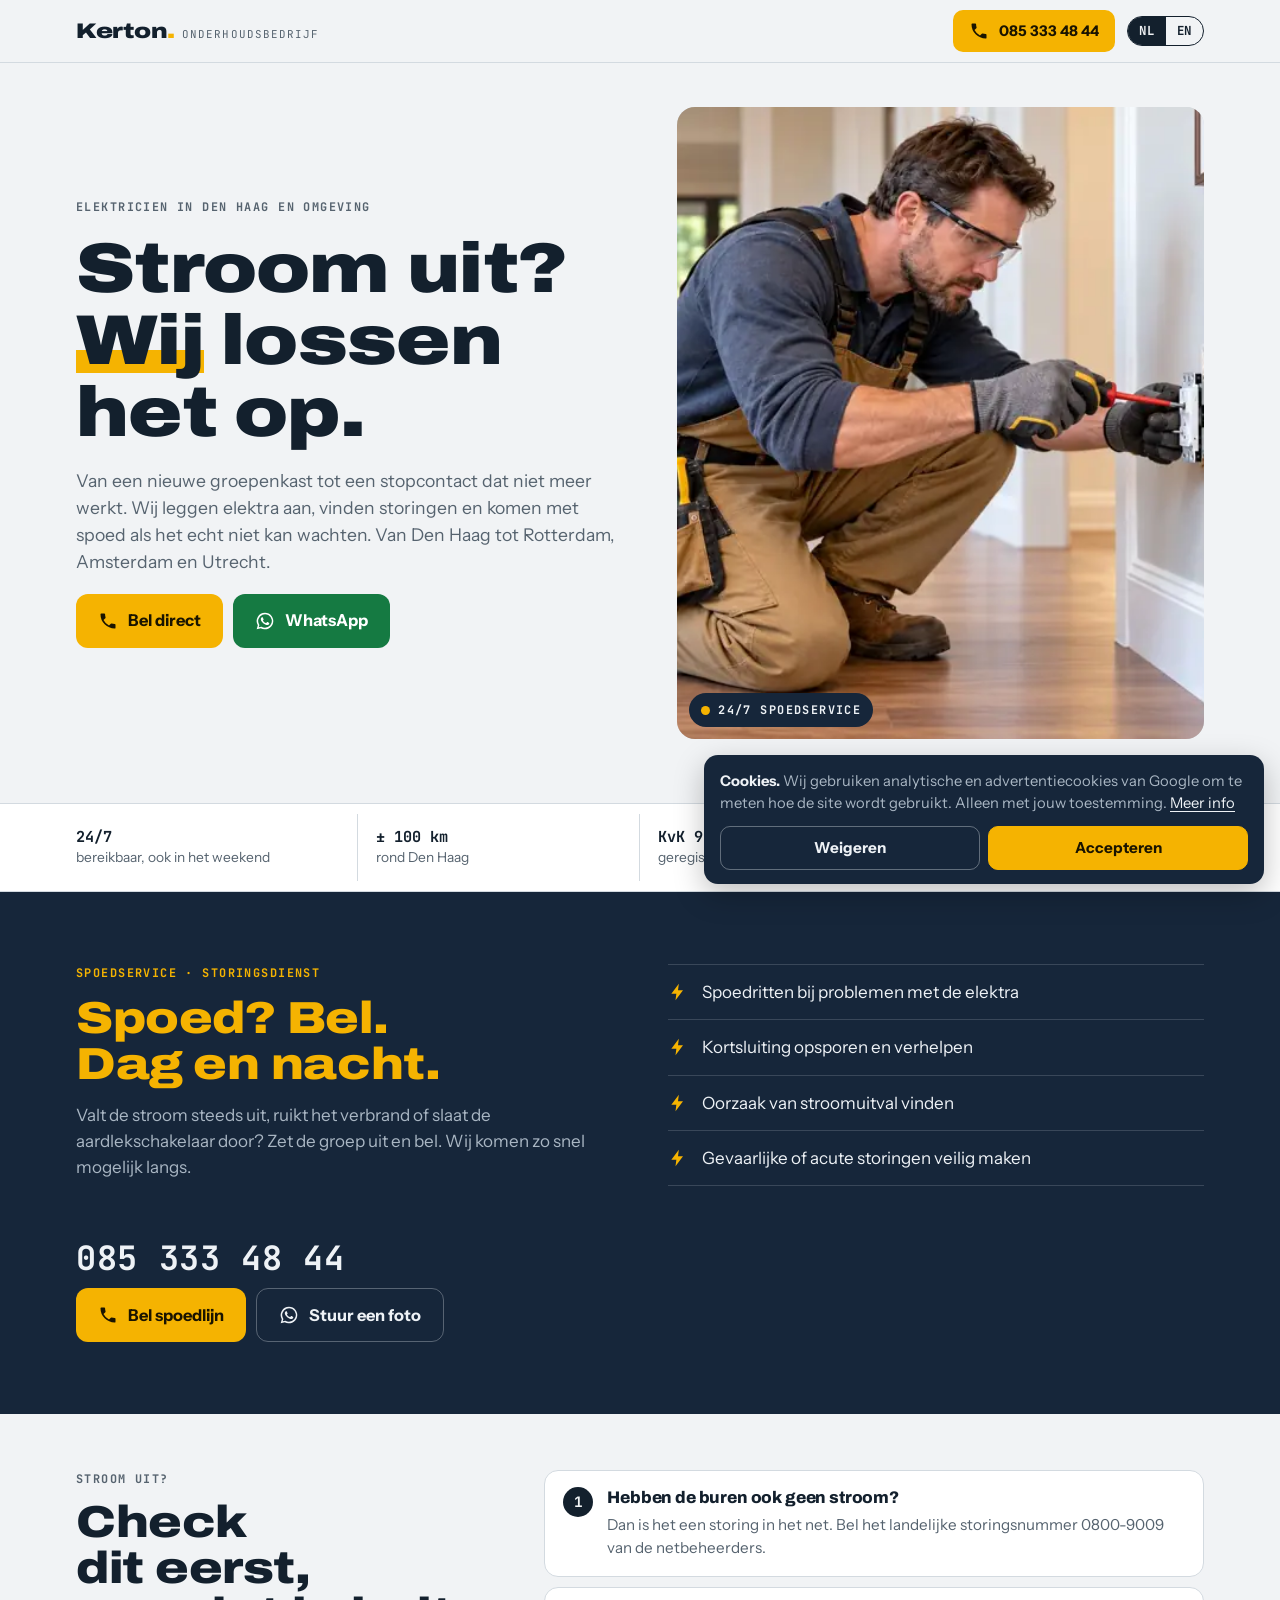
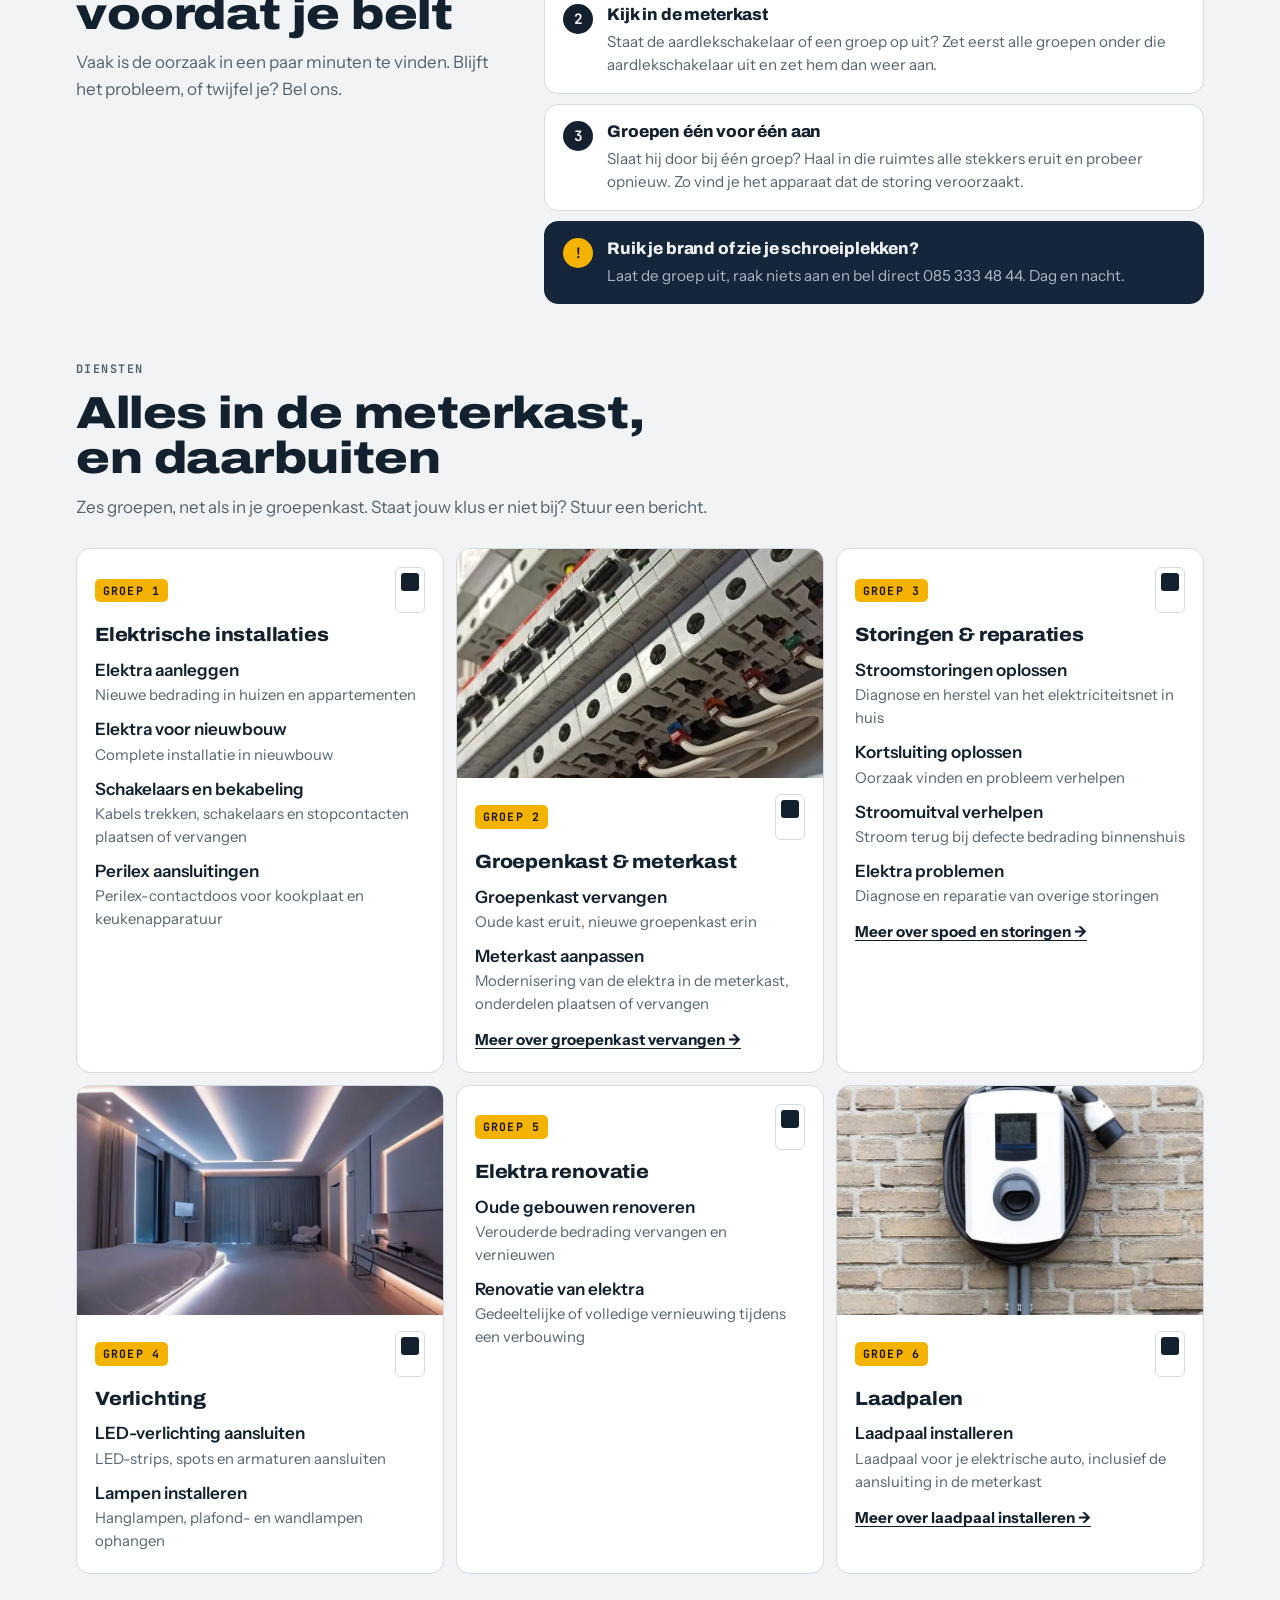
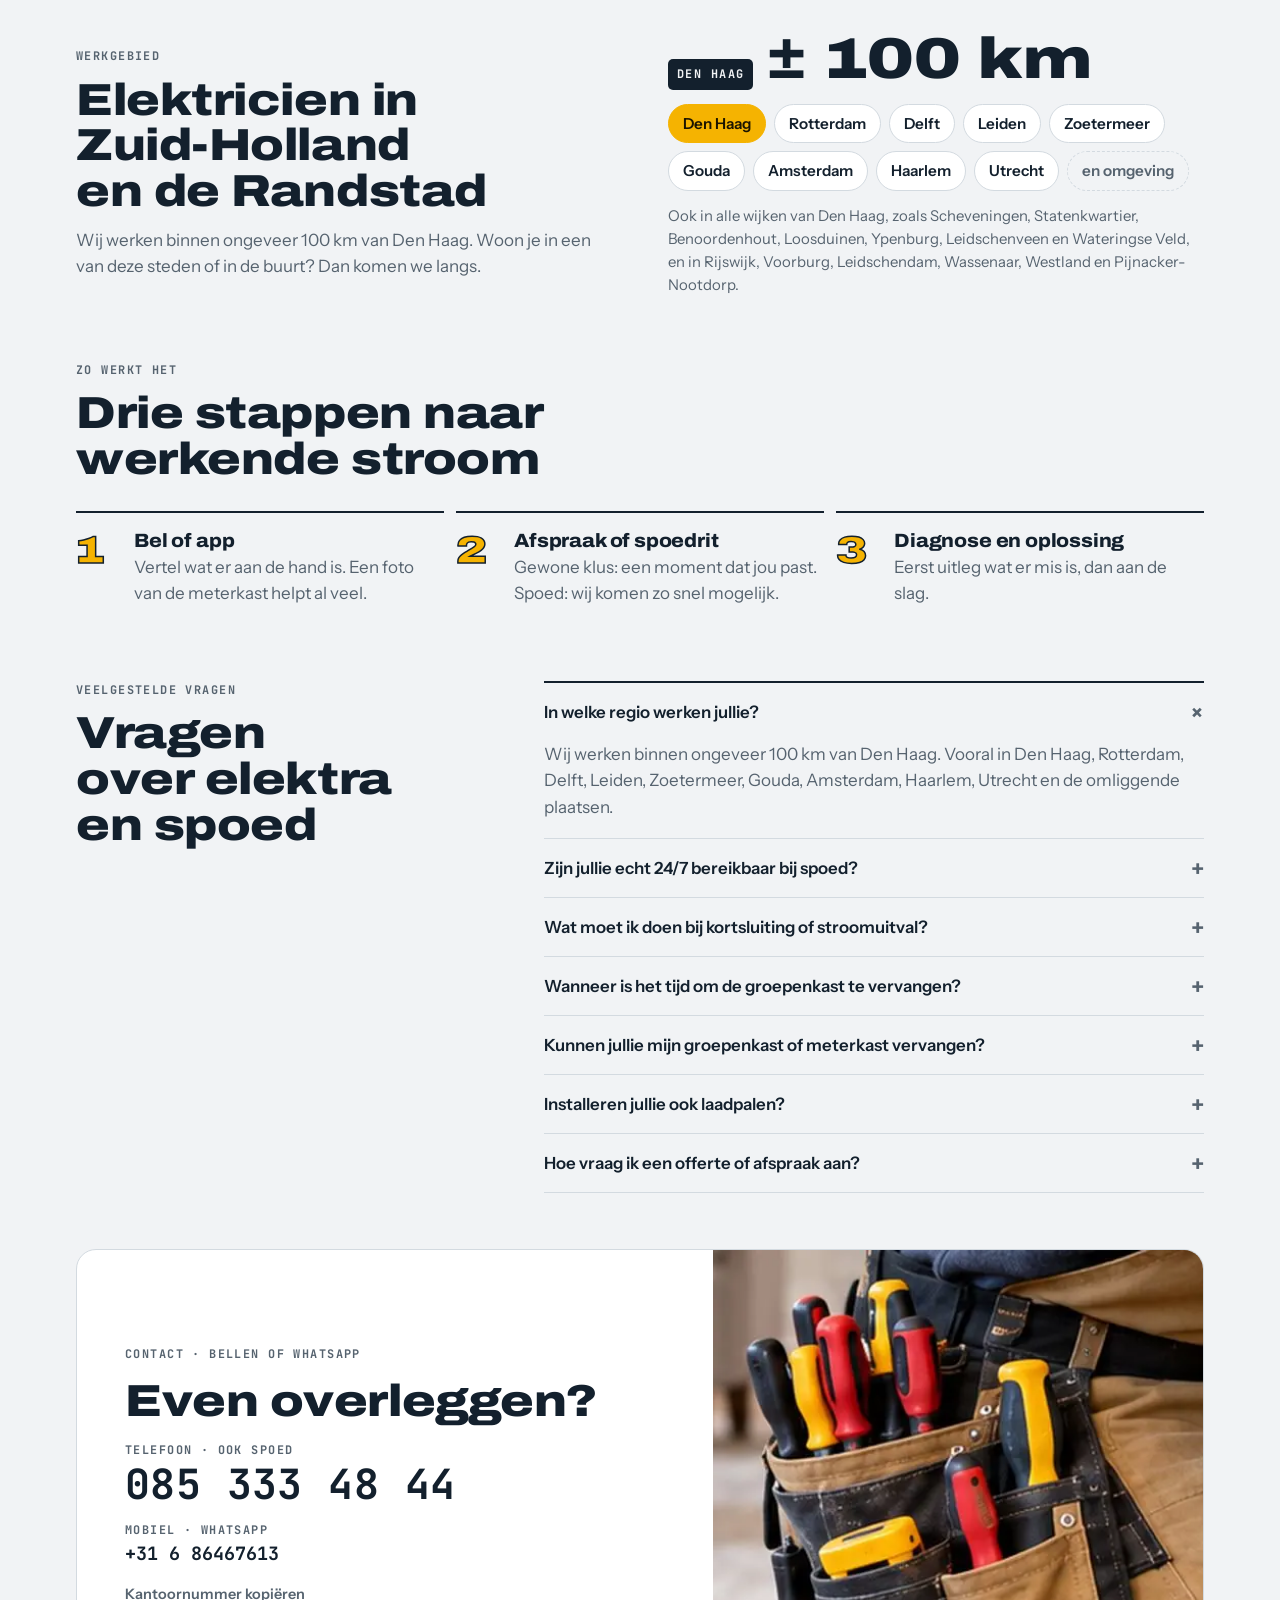
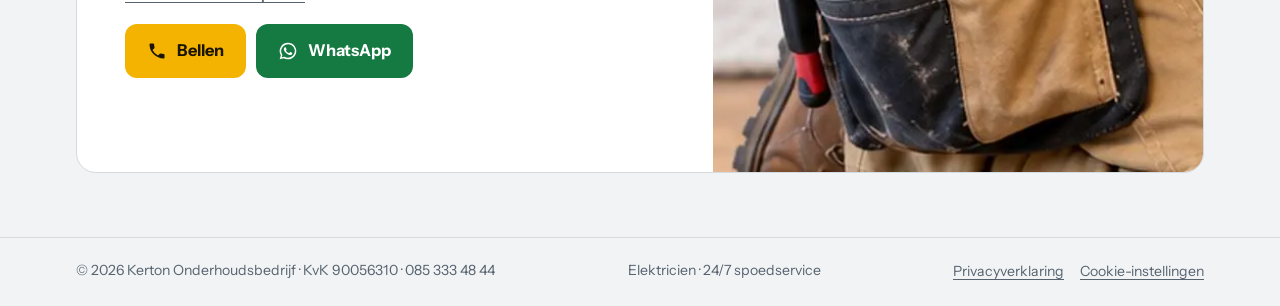
==== commit d7631601: "Homepages: privacy + cookie settings links in footer and banner Co-Authored-By: Claude Opus 5.5 <nor" ====
--- a/index.html
+++ b/index.html
@@ -275,6 +275,7 @@
 <div class="wrap">
 <span>© <span id="yr">2026</span> Kerton Onderhoudsbedrijf · KvK 90056310 · 085 333 48 44</span>
 <span>Elektricien · 24/7 spoedservice</span>
+<span class="foot-links"><a href="/privacyverklaring/">Privacyverklaring</a><button class="linkbtn" id="ck-open" type="button">Cookie-instellingen</button></span>
 </div>
 </footer>
 <nav aria-label="Contact" class="callbar">
@@ -285,7 +286,7 @@
 <script>(function(){document.getElementById('yr').textContent=new Date().getFullYear();var c=document.getElementById('copy');if(!c)return;c.addEventListener('click',function(){var lbl=c.innerHTML;function done(){c.textContent='Gekopieerd';setTimeout(function(){c.innerHTML=lbl},1600)}function sel(){var r=document.createRange();r.selectNodeContents(document.getElementById('num'));var w=getSelection();w.removeAllRanges();w.addRange(r)}try{navigator.clipboard.writeText('+31853334844').then(done,sel)}catch(e){sel()}})})();</script>
 
 <div class="cookie" id="cookie" role="dialog" aria-live="polite" aria-label="Cookies" hidden>
-  <p><b>Cookies.</b> Wij gebruiken analytische en advertentiecookies van Google om te meten hoe de site wordt gebruikt. Alleen met jouw toestemming.</p>
+  <p><b>Cookies.</b> Wij gebruiken analytische en advertentiecookies van Google om te meten hoe de site wordt gebruikt. Alleen met jouw toestemming. <a href="/privacyverklaring/">Meer info</a></p>
   <div class="cookie-btns"><button type="button" id="ck-no">Weigeren</button><button type="button" class="ok" id="ck-yes">Accepteren</button></div>
 </div>
 <script>
@@ -307,5 +308,6 @@
   });
 })();
 </script>
+<script>(function(){var o=document.getElementById("ck-open"),b=document.getElementById("cookie");if(o&&b)o.addEventListener("click",function(){b.hidden=false;var y=document.getElementById("ck-yes");if(y)y.focus()})})();</script>
 </body>
 </html>
--- a/assets/site.css
+++ b/assets/site.css
@@ -234,3 +234,18 @@
 .back{padding-block:28px 48px}
 .back a{font-weight:600}
 .more-link{font-weight:700;font-size:.95rem;color:var(--ink);text-underline-offset:3px}
+
+/* legal + footer links */
+.foot-links{display:flex;flex-wrap:wrap;gap:6px 16px;align-items:center}
+.foot-links a,.linkbtn{color:var(--muted);text-underline-offset:3px}
+.linkbtn{background:none;border:0;padding:0;font:inherit;text-decoration:underline;cursor:pointer;min-height:24px}
+.cookie p a{color:var(--panel-ink);text-underline-offset:3px}
+.legal{max-width:760px;padding-block:24px 64px;display:grid;gap:22px}
+.legal h1{font-family:var(--f-display);font-size:clamp(2rem,6vw,2.8rem);line-height:1.05;margin:0}
+.legal-upd{color:var(--muted);margin:-10px 0 0;font-size:.9rem}
+.legal section{display:grid;gap:10px}
+.legal h2{font-size:1.25rem;margin:0}
+.legal p,.legal ul{margin:0}
+.legal ul{padding-left:1.2em;display:grid;gap:6px}
+.legal a{color:var(--ink);text-underline-offset:3px}
+.legal code{font-family:var(--f-mono);font-size:.85em;background:var(--surface);border:1px solid var(--line);border-radius:5px;padding:1px 5px}
